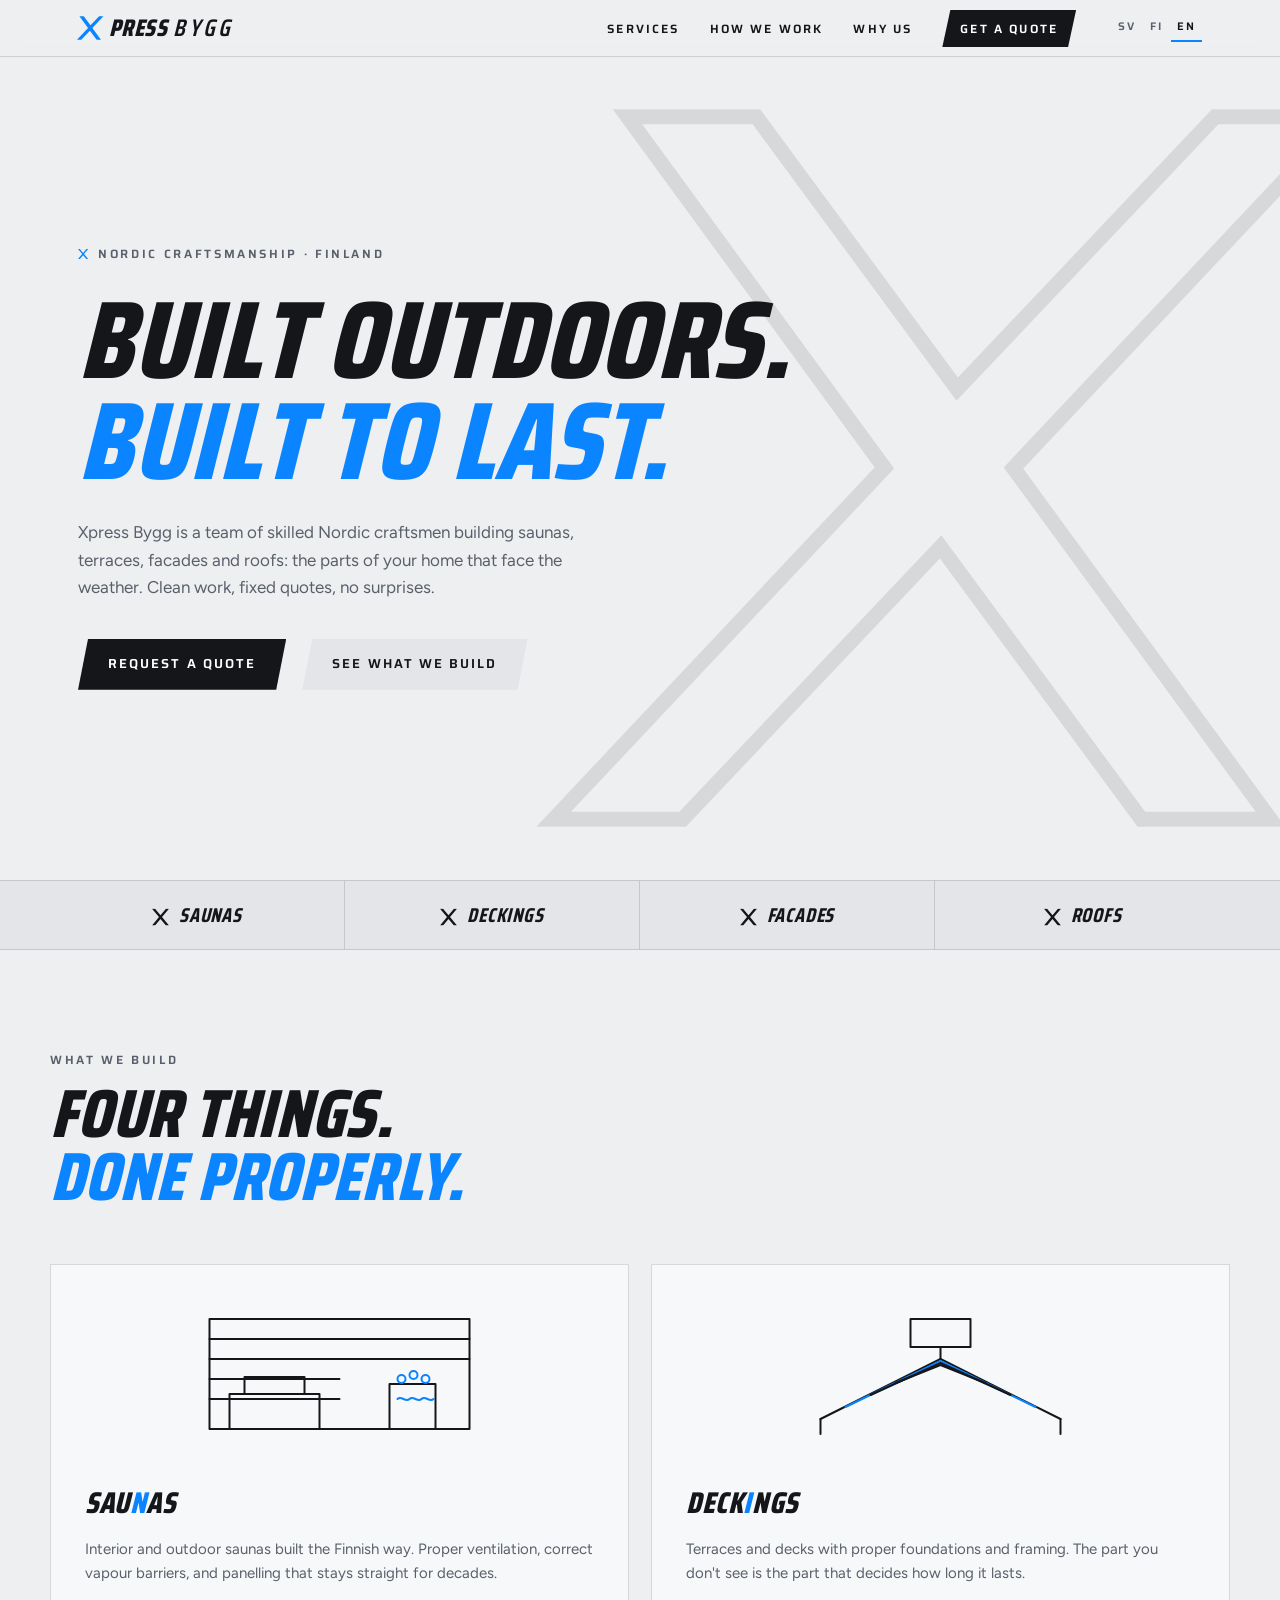
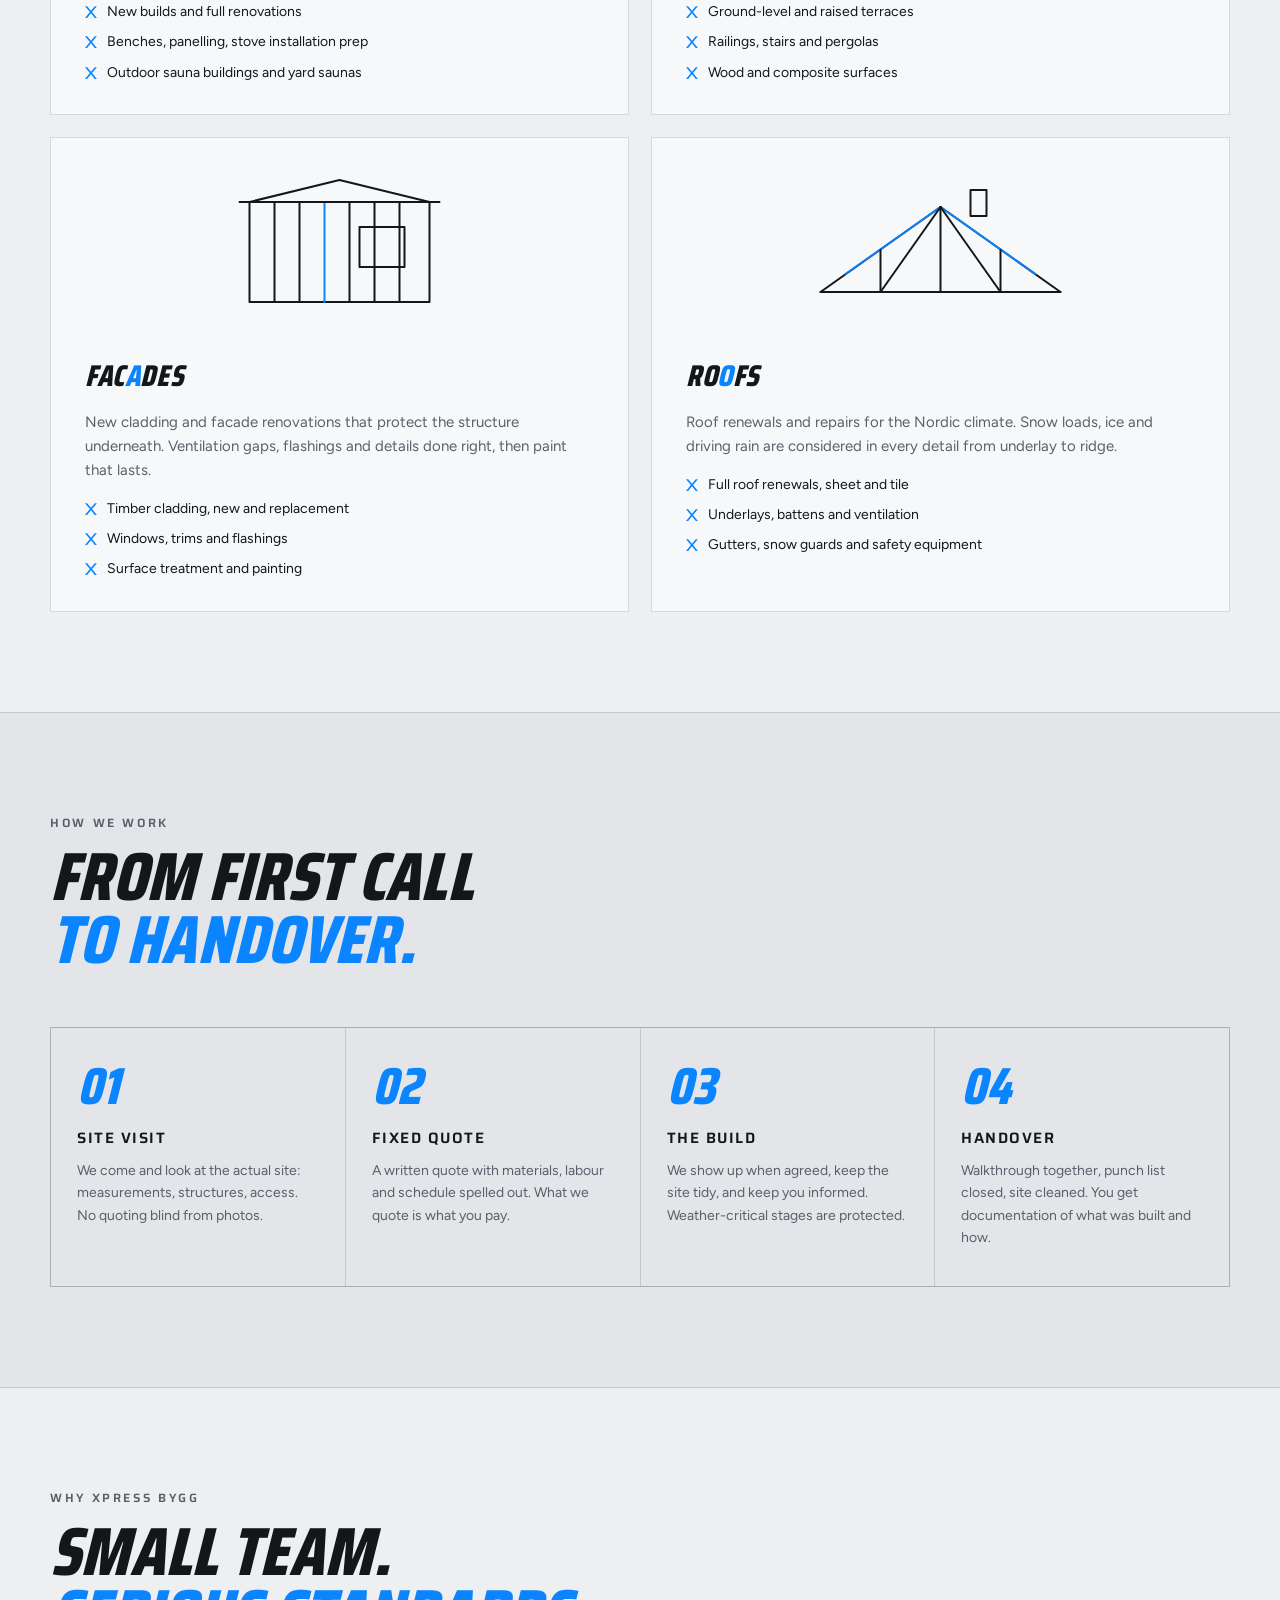
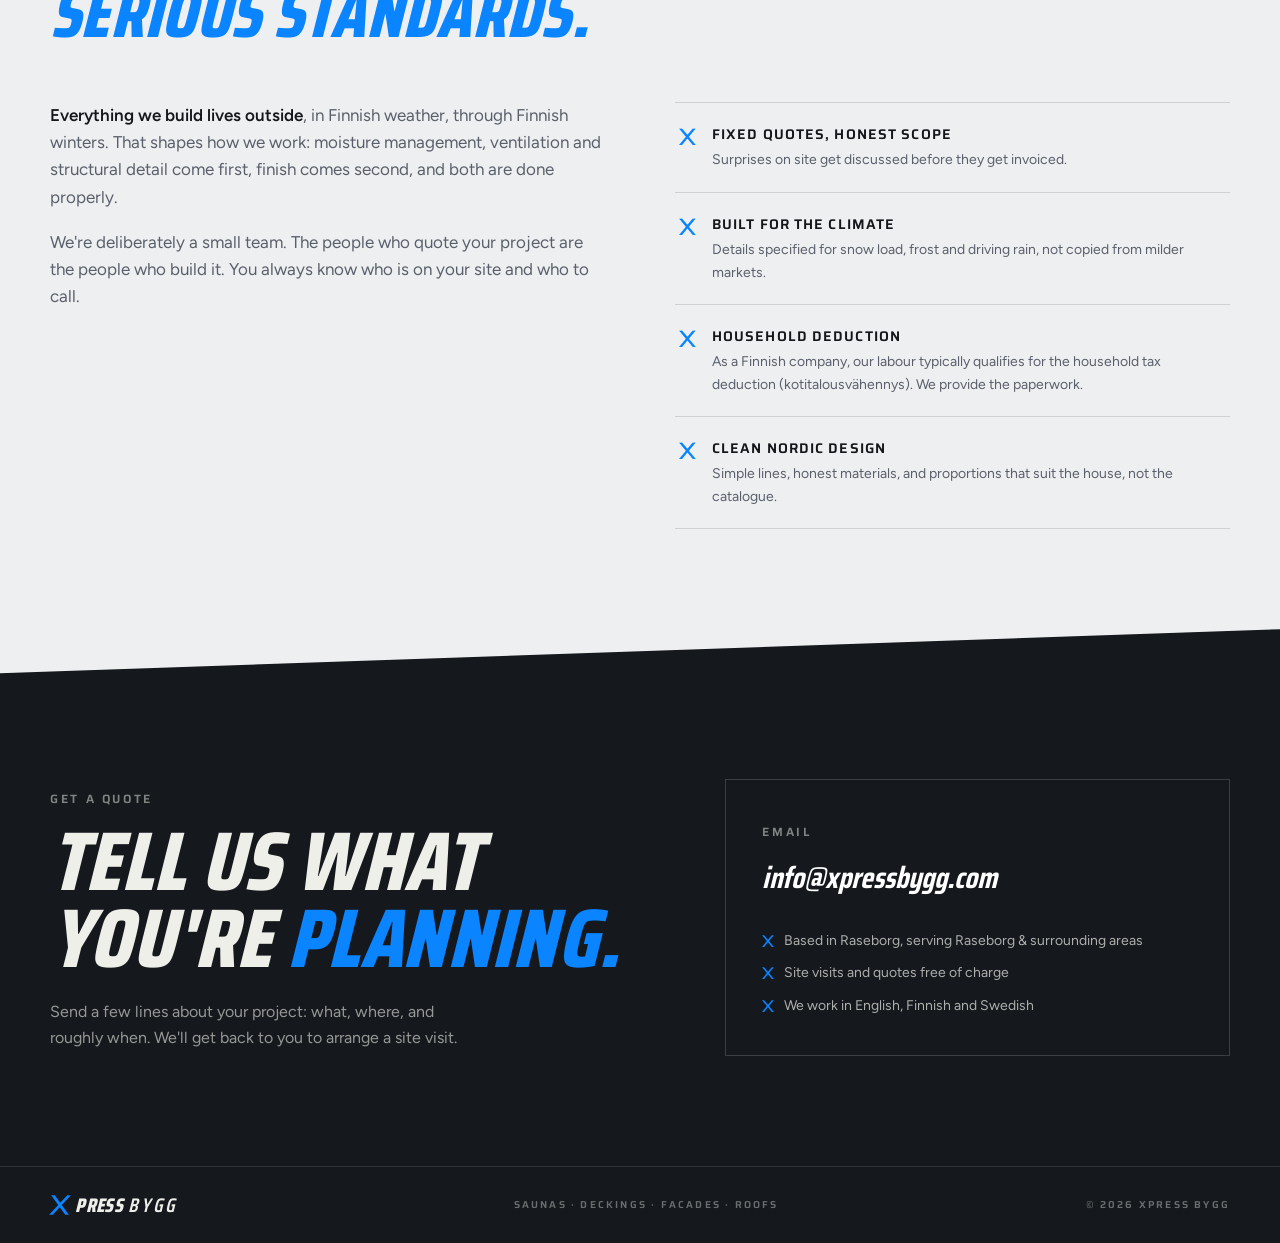
==== en/index.html @ eaad6d2d "Square corners on service cards and contact box Co-Authored-By: Claude Opus 5.5 <noreply@anthropic.c" ====
<!DOCTYPE html>
<html lang="en">
<head>
<meta charset="UTF-8">
<meta name="viewport" content="width=device-width, initial-scale=1.0">
<meta name="description" content="Xpress Bygg: saunas, deckings, facades and roofs. Skilled Nordic craftsmen based in Finland. Fixed quotes, clean work, built to last.">
<meta property="og:title" content="Xpress Bygg | Saunas, Deckings, Facades, Roofs">
<meta property="og:description" content="Skilled Nordic craftsmen in Finland. Fixed quotes, clean work, built to last.">
<meta property="og:image" content="/logo.png">
<link rel="alternate" hreflang="sv" href="https://xpressbygg.com/">
<link rel="alternate" hreflang="fi" href="https://xpressbygg.com/fi/">
<link rel="alternate" hreflang="en" href="https://xpressbygg.com/en/">
<link rel="alternate" hreflang="x-default" href="https://xpressbygg.com/">
<title>Xpress Bygg | Saunas · Deckings · Facades · Roofs</title>
<link rel="preconnect" href="https://fonts.googleapis.com">
<link rel="preconnect" href="https://fonts.gstatic.com" crossorigin>
<link href="https://fonts.googleapis.com/css2?family=Saira+Condensed:ital,wght@0,600;0,800;1,700;1,800&family=Saira:wght@500;600&family=Figtree:wght@400;500;600&display=swap" rel="stylesheet">
<style>
*,*::before,*::after{margin:0;padding:0;box-sizing:border-box}

:root{
  --paper:#EEEFF1;        /* light concrete */
  --panel:#E3E5E8;
  --ink:#14161A;
  --muted:#5A606B;
  --line:rgba(20,22,26,.14);
  --accent:#0A84FF;
  --accent-deep:#0060DF;
  --night:#15181D;        /* dark band only */
  --slant:-12deg;
  --radius:2px;
}

html{scroll-behavior:smooth;overflow-x:clip}
body{
  background:var(--paper);
  color:var(--ink);
  font-family:'Figtree',system-ui,sans-serif;
  font-size:16px;
  line-height:1.6;
  -webkit-font-smoothing:antialiased;
  overflow-x:hidden;
}

::selection{background:var(--accent);color:#fff}

img{max-width:100%;display:block}
a{color:inherit}

/* ── type helpers ─────────────────────── */
.display{
  font-family:'Saira Condensed',sans-serif;
  font-style:italic;
  font-weight:800;
  text-transform:uppercase;
  line-height:.92;
  letter-spacing:.005em;
}
.label{
  font-family:'Saira',sans-serif;
  font-weight:600;
  font-size:12px;
  letter-spacing:.22em;
  text-transform:uppercase;
  color:var(--muted);
}

/* X bullet: the logo glyph as a marker */
.xmark{display:inline-block;width:.85em;height:.85em;flex-shrink:0;transform:translateY(.08em)}

/* ── NAV ──────────────────────────────── */
header{
  position:fixed;top:0;left:0;right:0;z-index:100;
  background:color-mix(in srgb, var(--paper) 88%, transparent);
  backdrop-filter:blur(10px);
  border-bottom:1px solid var(--line);
}
.nav-inner{
  max-width:1180px;margin:0 auto;
  display:flex;align-items:center;justify-content:space-between;
  padding:14px 28px;
}
.brand{display:flex;align-items:center;gap:7px;text-decoration:none;color:var(--ink)}
.brand-x{height:24px;width:24px;flex-shrink:0;overflow:visible}
.brand-word{
  font-family:'Saira Condensed',sans-serif;font-style:italic;
  font-size:24px;line-height:1;letter-spacing:.02em;text-transform:uppercase;
  white-space:nowrap;display:flex;align-items:baseline;gap:6px;
}
.brand-word b{font-weight:800;font-style:italic}
.brand-word i{font-weight:600;font-style:italic;letter-spacing:.14em}
nav ul{display:flex;gap:30px;list-style:none;align-items:center}
nav a{
  font-family:'Saira',sans-serif;font-weight:600;font-size:12px;
  letter-spacing:.18em;text-transform:uppercase;
  text-decoration:none;color:var(--ink);
  padding:4px 0;border-bottom:2px solid transparent;
  transition:border-color .2s;
}
nav a:hover{border-color:var(--accent)}
.nav-cta{
  background:var(--ink);color:#fff !important;
  padding:9px 18px !important;border:none !important;
  clip-path:polygon(8px 0,100% 0,calc(100% - 8px) 100%,0 100%);
  transition:background .2s;
}
.nav-cta:hover{background:var(--accent-deep)}
.lang{display:flex;gap:2px;margin-left:6px}
.lang a{font-size:11px;padding:4px 6px;border-bottom:none !important;color:var(--muted)}
.lang a:hover{color:var(--ink)}
.lang a[aria-current]{color:var(--ink);border-bottom:2px solid var(--accent) !important}

/* ── HERO ─────────────────────────────── */
.hero{
  position:relative;
  padding:170px 28px 110px;
  max-width:1180px;margin:0 auto;
  overflow-x:visible;overflow-y:clip;
}
.hero-x{
  position:absolute;
  right:-150px;top:calc(50% + 28px);
  transform:translateY(-50%);
  width:min(70vw,860px);height:auto;
  opacity:.10;
  pointer-events:none;
  z-index:0;
}
.hero-x polygon{stroke-width:15px}
@media(min-width:881px){
  .hero{min-height:880px;display:flex;flex-direction:column;justify-content:center;padding-top:110px;padding-bottom:60px}
}
.hero-content{position:relative;z-index:1;max-width:820px}
.hero-kicker{
  display:inline-flex;align-items:center;gap:10px;
  margin-bottom:26px;
}
.hero h1{
  font-size:clamp(34px,8.6vw,112px);
}
.hero h1 .line{display:block;white-space:nowrap}
.hero h1 .accent{color:var(--accent)}
.hero-sub{
  margin-top:28px;
  max-width:520px;
  font-size:17px;
  color:var(--muted);
}
.hero-actions{margin-top:38px;display:flex;gap:16px;flex-wrap:wrap}
.btn{
  font-family:'Saira',sans-serif;font-weight:600;font-size:13px;
  letter-spacing:.16em;text-transform:uppercase;
  text-decoration:none;
  padding:15px 30px;
  clip-path:polygon(10px 0,100% 0,calc(100% - 10px) 100%,0 100%);
  transition:background .2s,color .2s;
  display:inline-block;
}
.btn-solid{background:var(--ink);color:#fff}
.btn-solid:hover{background:var(--accent-deep)}
.btn-ghost{background:var(--panel);color:var(--ink)}
.btn-ghost:hover{background:var(--accent);color:#fff}

/* service ticker strip under hero */
.strip{
  border-top:1px solid var(--line);
  border-bottom:1px solid var(--line);
  background:var(--panel);
}
.strip-inner{
  max-width:1180px;margin:0 auto;
  display:grid;grid-template-columns:repeat(4,1fr);
}
.strip a{
  display:flex;align-items:center;justify-content:center;gap:10px;
  padding:18px 10px;
  font-family:'Saira Condensed',sans-serif;font-style:italic;font-weight:700;
  font-size:20px;letter-spacing:.04em;text-transform:uppercase;
  text-decoration:none;
  border-right:1px solid var(--line);
  transition:background .2s,color .2s;
}
.strip a:last-child{border-right:none}
.strip a:hover{background:var(--ink);color:#fff}

/* ── SECTIONS ─────────────────────────── */
section{padding:100px 28px}
.container{max-width:1180px;margin:0 auto}
.sec-head{display:flex;flex-direction:column;align-items:flex-start;gap:14px;margin-bottom:56px}
.sec-head h2{font-size:clamp(38px,5.4vw,68px)}
.sec-head h2 .accent{color:var(--accent)}

/* services */
.svc-grid{
  display:grid;grid-template-columns:1fr 1fr;gap:22px;
}
.svc{
  background:#F7F8FA;
  border:1px solid var(--line);
  padding:34px 34px 30px;
  transition:border-color .25s, transform .25s;
  position:relative;
}
.svc:hover{border-color:var(--accent);transform:translateY(-3px)}
.svc svg.illu{width:100%;height:150px;margin-bottom:22px;stroke:var(--ink);}
.svc h3{
  font-family:'Saira Condensed',sans-serif;font-style:italic;font-weight:800;
  text-transform:uppercase;font-size:30px;letter-spacing:.02em;
  margin-bottom:10px;
}
.svc h3 em{font-style:italic;color:var(--accent)}
.svc p{color:var(--muted);font-size:15px}
.svc ul{list-style:none;margin-top:16px;display:grid;gap:8px}
.svc li{display:flex;gap:10px;font-size:14px;align-items:flex-start}
.svc li .xmark{margin-top:4px}

/* process */
#process{background:var(--panel);border-top:1px solid var(--line);border-bottom:1px solid var(--line)}
.steps{display:grid;grid-template-columns:repeat(4,1fr);gap:1px;background:var(--line);border:1px solid var(--line)}
.step{background:var(--panel);padding:32px 26px 36px}
.step-num{
  font-family:'Saira Condensed',sans-serif;font-style:italic;font-weight:800;
  font-size:52px;color:var(--accent);line-height:1;display:block;margin-bottom:14px;
}
.step h3{font-family:'Saira',sans-serif;font-weight:600;font-size:15px;letter-spacing:.1em;text-transform:uppercase;margin-bottom:10px}
.step p{font-size:14px;color:var(--muted)}

/* why us */
.why-layout{display:grid;grid-template-columns:1fr 1fr;gap:70px;align-items:start}
.why-copy p{font-size:17px;color:var(--muted);margin-bottom:18px}
.why-copy p strong{color:var(--ink);font-weight:600}
.why-list{display:grid;gap:0;border-top:1px solid var(--line)}
.why-item{
  display:flex;gap:16px;align-items:flex-start;
  padding:20px 4px;border-bottom:1px solid var(--line);
}
.why-item .xmark{width:1.05em;height:1.05em;margin-top:4px}
.why-item h4{font-family:'Saira',sans-serif;font-weight:600;font-size:14px;letter-spacing:.08em;text-transform:uppercase;margin-bottom:4px}
.why-item p{font-size:14px;color:var(--muted)}

/* ── CONTACT (single dark band) ───────── */
#contact{
  background:var(--night);
  color:#EDEFE8;
  clip-path:polygon(0 44px,100% 0,100% 100%,0 100%);
  padding:150px 28px 110px;
  margin-top:0;
}
.contact-inner{max-width:1180px;margin:0 auto;display:grid;grid-template-columns:1.2fr 1fr;gap:70px;align-items:center}
#contact h2{font-size:clamp(44px,6.5vw,84px)}
#contact h2 .accent{color:var(--accent)}
#contact .contact-note{margin-top:22px;color:rgba(237,239,232,.6);max-width:440px;font-size:16px}
.contact-card{
  border:1px solid rgba(237,239,232,.18);
  padding:38px 36px;
}
.contact-card .label{color:rgba(237,239,232,.5)}
.contact-card a.mail{
  display:block;
  font-family:'Saira Condensed',sans-serif;font-style:italic;font-weight:700;
  font-size:clamp(22px,2.6vw,30px);
  color:#fff;text-decoration:none;
  margin:10px 0 26px;
  word-break:break-all;
  border-bottom:2px solid transparent;
  width:fit-content;
  transition:color .2s;
}
.contact-card a.mail:hover{color:var(--accent)}
.contact-card .meta{display:grid;gap:10px}
.contact-card .meta div{display:flex;gap:10px;align-items:flex-start;font-size:14px;color:rgba(237,239,232,.7)}
.contact-card .meta .xmark{margin-top:4px}

/* footer */
footer{background:var(--night);color:rgba(237,239,232,.45);padding:26px 28px;border-top:1px solid rgba(237,239,232,.12)}
.foot-inner{max-width:1180px;margin:0 auto;display:flex;justify-content:space-between;align-items:center;gap:16px;flex-wrap:wrap}
.foot-inner .brand{transform:scale(.82);transform-origin:left center}
.foot-inner .label{color:rgba(237,239,232,.4);font-size:10px}

/* ── reveal ───────────────────────────── */
.reveal{opacity:0;transform:translateY(22px);transition:opacity .7s ease,transform .7s ease}
.reveal.visible{opacity:1;transform:translateY(0)}
@media (prefers-reduced-motion:reduce){
  html{scroll-behavior:auto}
  .reveal{opacity:1;transform:none;transition:none}
}
a:focus-visible,.btn:focus-visible{outline:3px solid var(--accent);outline-offset:3px}

/* ── mobile ───────────────────────────── */
@media(max-width:880px){
  nav ul{gap:18px}
  nav ul li.hide-m{display:none}
  .hero{padding:140px 20px 80px}
  .hero-x{right:-150px;width:560px;opacity:.07}
  .hero-x polygon{stroke-width:10px}
  .strip-inner{grid-template-columns:1fr 1fr}
  .strip a{border-bottom:1px solid var(--line)}
  .strip a:nth-child(2n){border-right:none}
  section{padding:72px 20px}
  .svc-grid{grid-template-columns:1fr}
  .steps{grid-template-columns:1fr 1fr}
  .why-layout{grid-template-columns:1fr;gap:36px}
  .contact-inner{grid-template-columns:1fr;gap:44px}
  #contact{clip-path:polygon(0 26px,100% 0,100% 100%,0 100%);padding:110px 20px 90px}
}
@media(max-width:600px){
  nav ul li:has(.nav-cta){display:none}
  .lang{margin-left:0}
}
@media(max-width:520px){
  .steps{grid-template-columns:1fr}
  .nav-inner{padding:12px 16px}
  .brand svg{height:22px}
}
</style>
</head>
<body>

<!-- reusable X glyph -->
<svg width="0" height="0" style="position:absolute" aria-hidden="true">
  <defs>
    <g id="xglyph">
      <polygon points="18,0 50,38 82,0 100,0 59,49 100,98 82,98 50,60 18,98 0,98 41,49 0,0"/>
    </g>
  </defs>
</svg>

<header>
  <div class="nav-inner">
    <a class="brand" href="#top" aria-label="Xpress Bygg, home">
      <svg class="brand-x" viewBox="0 0 100 98" aria-hidden="true"><use href="#xglyph" fill="var(--accent)" transform="skewX(-6) translate(6,0)"/></svg>
      <span class="brand-word"><b>PRESS</b><i>BYGG</i></span>
    </a>
    <nav aria-label="Main">
      <ul>
        <li class="hide-m"><a href="#services">Services</a></li>
        <li class="hide-m"><a href="#process">How we work</a></li>
        <li class="hide-m"><a href="#why">Why us</a></li>
        <li><a class="nav-cta" href="#contact">Get a quote</a></li>
        <li class="lang" aria-label="Language">
          <a href="/" hreflang="sv" lang="sv">SV</a>
          <a href="/fi/" hreflang="fi" lang="fi">FI</a>
          <a href="/en/" hreflang="en" aria-current="true">EN</a>
        </li>
      </ul>
    </nav>
  </div>
</header>

<!-- HERO -->
<main id="top">
<div class="hero">
  <svg class="hero-x" viewBox="-15 -4 120 106" aria-hidden="true">
    <polygon points="18,0 50,38 82,0 100,0 59,49 100,98 82,98 50,60 18,98 0,98 41,49 0,0" fill="none" stroke="var(--ink)" vector-effect="non-scaling-stroke" stroke-linejoin="miter" transform="skewX(-6)"/>
  </svg>
  <div class="hero-content">
    <span class="hero-kicker label">
      <svg class="xmark" viewBox="0 0 100 98" aria-hidden="true"><use href="#xglyph" fill="var(--accent)"/></svg>
      Nordic craftsmanship · Finland
    </span>
    <h1 class="display">
      <span class="line">Built outdoors.</span>
      <span class="line accent">Built to last.</span>
    </h1>
    <p class="hero-sub">Xpress Bygg is a team of skilled Nordic craftsmen building saunas, terraces, facades and roofs: the parts of your home that face the weather. Clean work, fixed quotes, no surprises.</p>
    <div class="hero-actions">
      <a class="btn btn-solid" href="#contact">Request a quote</a>
      <a class="btn btn-ghost" href="#services">See what we build</a>
    </div>
  </div>
</div>

<!-- service strip -->
<div class="strip" aria-label="Services shortcut">
  <div class="strip-inner">
    <a href="#svc-sauna"><svg class="xmark" viewBox="0 0 100 98" aria-hidden="true"><use href="#xglyph" fill="currentColor"/></svg>Saunas</a>
    <a href="#svc-deck"><svg class="xmark" viewBox="0 0 100 98" aria-hidden="true"><use href="#xglyph" fill="currentColor"/></svg>Deckings</a>
    <a href="#svc-facade"><svg class="xmark" viewBox="0 0 100 98" aria-hidden="true"><use href="#xglyph" fill="currentColor"/></svg>Facades</a>
    <a href="#svc-roof"><svg class="xmark" viewBox="0 0 100 98" aria-hidden="true"><use href="#xglyph" fill="currentColor"/></svg>Roofs</a>
  </div>
</div>

<!-- SERVICES -->
<section id="services">
  <div class="container">
    <div class="sec-head reveal">
      <span class="label">What we build</span>
      <h2 class="display">Four things.<br><span class="accent">Done properly.</span></h2>
    </div>
    <div class="svc-grid">

      <article class="svc reveal" id="svc-sauna">
        <svg class="illu" viewBox="0 0 300 150" fill="none" stroke-width="2" stroke-linecap="round" stroke-linejoin="round" aria-hidden="true">
          <!-- sauna interior: benches, stove, window -->
          <rect x="20" y="20" width="260" height="110"/>
          <line x1="20" y1="40" x2="280" y2="40"/><line x1="20" y1="60" x2="280" y2="60"/>
          <line x1="20" y1="80" x2="150" y2="80"/><line x1="20" y1="100" x2="150" y2="100"/>
          <path d="M40 130V95h90v35"/><path d="M55 95V78h60v17"/>
          <rect x="200" y="85" width="46" height="45"/>
          <circle cx="212" cy="80" r="4" stroke="var(--accent)"/><circle cx="224" cy="76" r="4" stroke="var(--accent)"/><circle cx="236" cy="80" r="4" stroke="var(--accent)"/>
          <path d="M208 100c4-4 8 4 12 0s8 4 12 0s8 4 12 0" stroke="var(--accent)"/>
        </svg>
        <h3>Sau<em>n</em>as</h3>
        <p>Interior and outdoor saunas built the Finnish way. Proper ventilation, correct vapour barriers, and panelling that stays straight for decades.</p>
        <ul>
          <li><svg class="xmark" viewBox="0 0 100 98" aria-hidden="true"><use href="#xglyph" fill="var(--accent)"/></svg>New builds and full renovations</li>
          <li><svg class="xmark" viewBox="0 0 100 98" aria-hidden="true"><use href="#xglyph" fill="var(--accent)"/></svg>Benches, panelling, stove installation prep</li>
          <li><svg class="xmark" viewBox="0 0 100 98" aria-hidden="true"><use href="#xglyph" fill="var(--accent)"/></svg>Outdoor sauna buildings and yard saunas</li>
        </ul>
      </article>

      <article class="svc reveal" id="svc-deck">
        <svg class="illu" viewBox="0 0 300 150" fill="none" stroke-width="2" stroke-linecap="round" stroke-linejoin="round" aria-hidden="true">
          <!-- deck perspective -->
          <path d="M30 120L150 60l120 60"/>
          <path d="M55 108L150 62l95 46" stroke="var(--accent)"/>
          <path d="M80 96L150 64l70 32"/>
          <path d="M105 84L150 66l45 18"/>
          <line x1="30" y1="120" x2="30" y2="135"/><line x1="270" y1="120" x2="270" y2="135"/>
          <line x1="150" y1="60" x2="150" y2="48"/>
          <rect x="120" y="20" width="60" height="28"/>
        </svg>
        <h3>Deck<em>i</em>ngs</h3>
        <p>Terraces and decks with proper foundations and framing. The part you don't see is the part that decides how long it lasts.</p>
        <ul>
          <li><svg class="xmark" viewBox="0 0 100 98" aria-hidden="true"><use href="#xglyph" fill="var(--accent)"/></svg>Ground-level and raised terraces</li>
          <li><svg class="xmark" viewBox="0 0 100 98" aria-hidden="true"><use href="#xglyph" fill="var(--accent)"/></svg>Railings, stairs and pergolas</li>
          <li><svg class="xmark" viewBox="0 0 100 98" aria-hidden="true"><use href="#xglyph" fill="var(--accent)"/></svg>Wood and composite surfaces</li>
        </ul>
      </article>

      <article class="svc reveal" id="svc-facade">
        <svg class="illu" viewBox="0 0 300 150" fill="none" stroke-width="2" stroke-linecap="round" stroke-linejoin="round" aria-hidden="true">
          <!-- facade cladding -->
          <rect x="60" y="30" width="180" height="100"/>
          <line x1="85" y1="30" x2="85" y2="130"/><line x1="110" y1="30" x2="110" y2="130"/>
          <line x1="135" y1="30" x2="135" y2="130" stroke="var(--accent)"/>
          <line x1="160" y1="30" x2="160" y2="130"/><line x1="185" y1="30" x2="185" y2="130"/>
          <line x1="210" y1="30" x2="210" y2="130"/>
          <rect x="170" y="55" width="45" height="40"/>
          <path d="M50 30h200"/><path d="M60 30L150 8l90 22"/>
        </svg>
        <h3>Fac<em>a</em>des</h3>
        <p>New cladding and facade renovations that protect the structure underneath. Ventilation gaps, flashings and details done right, then paint that lasts.</p>
        <ul>
          <li><svg class="xmark" viewBox="0 0 100 98" aria-hidden="true"><use href="#xglyph" fill="var(--accent)"/></svg>Timber cladding, new and replacement</li>
          <li><svg class="xmark" viewBox="0 0 100 98" aria-hidden="true"><use href="#xglyph" fill="var(--accent)"/></svg>Windows, trims and flashings</li>
          <li><svg class="xmark" viewBox="0 0 100 98" aria-hidden="true"><use href="#xglyph" fill="var(--accent)"/></svg>Surface treatment and painting</li>
        </ul>
      </article>

      <article class="svc reveal" id="svc-roof">
        <svg class="illu" viewBox="0 0 300 150" fill="none" stroke-width="2" stroke-linecap="round" stroke-linejoin="round" aria-hidden="true">
          <!-- roof trusses -->
          <path d="M30 120L150 35l120 85"/>
          <path d="M55 102L150 35l95 67" stroke="var(--accent)"/>
          <line x1="30" y1="120" x2="270" y2="120"/>
          <line x1="90" y1="78" x2="90" y2="120"/><line x1="150" y1="35" x2="150" y2="120"/><line x1="210" y1="78" x2="210" y2="120"/>
          <line x1="150" y1="35" x2="90" y2="120"/><line x1="150" y1="35" x2="210" y2="120"/>
          <rect x="180" y="18" width="16" height="26"/>
        </svg>
        <h3>Ro<em>o</em>fs</h3>
        <p>Roof renewals and repairs for the Nordic climate. Snow loads, ice and driving rain are considered in every detail from underlay to ridge.</p>
        <ul>
          <li><svg class="xmark" viewBox="0 0 100 98" aria-hidden="true"><use href="#xglyph" fill="var(--accent)"/></svg>Full roof renewals, sheet and tile</li>
          <li><svg class="xmark" viewBox="0 0 100 98" aria-hidden="true"><use href="#xglyph" fill="var(--accent)"/></svg>Underlays, battens and ventilation</li>
          <li><svg class="xmark" viewBox="0 0 100 98" aria-hidden="true"><use href="#xglyph" fill="var(--accent)"/></svg>Gutters, snow guards and safety equipment</li>
        </ul>
      </article>

    </div>
  </div>
</section>

<!-- PROCESS -->
<section id="process">
  <div class="container">
    <div class="sec-head reveal">
      <span class="label">How we work</span>
      <h2 class="display">From first call<br><span class="accent">to handover.</span></h2>
    </div>
    <div class="steps reveal">
      <div class="step">
        <span class="step-num">01</span>
        <h3>Site visit</h3>
        <p>We come and look at the actual site: measurements, structures, access. No quoting blind from photos.</p>
      </div>
      <div class="step">
        <span class="step-num">02</span>
        <h3>Fixed quote</h3>
        <p>A written quote with materials, labour and schedule spelled out. What we quote is what you pay.</p>
      </div>
      <div class="step">
        <span class="step-num">03</span>
        <h3>The build</h3>
        <p>We show up when agreed, keep the site tidy, and keep you informed. Weather-critical stages are protected.</p>
      </div>
      <div class="step">
        <span class="step-num">04</span>
        <h3>Handover</h3>
        <p>Walkthrough together, punch list closed, site cleaned. You get documentation of what was built and how.</p>
      </div>
    </div>
  </div>
</section>

<!-- WHY US -->
<section id="why">
  <div class="container">
    <div class="sec-head reveal">
      <span class="label">Why Xpress Bygg</span>
      <h2 class="display">Small team.<br><span class="accent">Serious standards.</span></h2>
    </div>
    <div class="why-layout">
      <div class="why-copy reveal">
        <p><strong>Everything we build lives outside</strong>, in Finnish weather, through Finnish winters. That shapes how we work: moisture management, ventilation and structural detail come first, finish comes second, and both are done properly.</p>
        <p>We're deliberately a small team. The people who quote your project are the people who build it. You always know who is on your site and who to call.</p>
      </div>
      <div class="why-list reveal">
        <div class="why-item">
          <svg class="xmark" viewBox="0 0 100 98" aria-hidden="true"><use href="#xglyph" fill="var(--accent)"/></svg>
          <div><h4>Fixed quotes, honest scope</h4><p>Surprises on site get discussed before they get invoiced.</p></div>
        </div>
        <div class="why-item">
          <svg class="xmark" viewBox="0 0 100 98" aria-hidden="true"><use href="#xglyph" fill="var(--accent)"/></svg>
          <div><h4>Built for the climate</h4><p>Details specified for snow load, frost and driving rain, not copied from milder markets.</p></div>
        </div>
        <div class="why-item">
          <svg class="xmark" viewBox="0 0 100 98" aria-hidden="true"><use href="#xglyph" fill="var(--accent)"/></svg>
          <div><h4>Household deduction</h4><p>As a Finnish company, our labour typically qualifies for the household tax deduction (kotitalousvähennys). We provide the paperwork.</p></div>
        </div>
        <div class="why-item">
          <svg class="xmark" viewBox="0 0 100 98" aria-hidden="true"><use href="#xglyph" fill="var(--accent)"/></svg>
          <div><h4>Clean Nordic design</h4><p>Simple lines, honest materials, and proportions that suit the house, not the catalogue.</p></div>
        </div>
      </div>
    </div>
  </div>
</section>

<!-- CONTACT -->
<section id="contact">
  <div class="contact-inner">
    <div class="reveal">
      <span class="label" style="color:rgba(237,239,232,.5)">Get a quote</span>
      <h2 class="display" style="margin-top:14px">Tell us what<br>you're <span class="accent">planning.</span></h2>
      <p class="contact-note">Send a few lines about your project: what, where, and roughly when. We'll get back to you to arrange a site visit.</p>
    </div>
    <div class="contact-card reveal">
      <span class="label">Email</span>
      <a class="mail" href="mailto:info@xpressbygg.com">info@xpressbygg.com</a>
      <div class="meta">
        <div><svg class="xmark" viewBox="0 0 100 98" aria-hidden="true"><use href="#xglyph" fill="var(--accent)"/></svg>Based in Raseborg, serving Raseborg &amp; surrounding areas</div>
        <div><svg class="xmark" viewBox="0 0 100 98" aria-hidden="true"><use href="#xglyph" fill="var(--accent)"/></svg>Site visits and quotes free of charge</div>
        <div><svg class="xmark" viewBox="0 0 100 98" aria-hidden="true"><use href="#xglyph" fill="var(--accent)"/></svg>We work in English, Finnish and Swedish</div>
      </div>
    </div>
  </div>
</section>
</main>

<footer>
  <div class="foot-inner">
    <span class="brand" style="color:#EDEFE8">
      <svg class="brand-x" viewBox="0 0 100 98" aria-hidden="true"><use href="#xglyph" fill="var(--accent)" transform="skewX(-6) translate(6,0)"/></svg>
      <span class="brand-word"><b>PRESS</b><i>BYGG</i></span>
    </span>
    <span class="label">Saunas · Deckings · Facades · Roofs</span>
    <span class="label">© <span id="yr">2026</span> Xpress Bygg</span>
  </div>
</footer>

<script>
document.getElementById('yr').textContent = new Date().getFullYear();

// scale hero headline so the longest nowrap line fits its container
const heroH1 = document.querySelector('.hero h1');
function fitHero(){
  if(!heroH1) return;
  heroH1.style.fontSize='';
  const max = heroH1.parentElement.clientWidth;
  let size = parseFloat(getComputedStyle(heroH1).fontSize);
  const widest = () => Math.max(...[...heroH1.querySelectorAll('.line')].map(l=>l.scrollWidth));
  let guard = 40;
  while(widest() > max && size > 24 && guard--){
    size *= 0.94;
    heroH1.style.fontSize = size+'px';
  }
}
fitHero();
addEventListener('resize', fitHero);
if(document.fonts && document.fonts.ready) document.fonts.ready.then(fitHero);

const io = new IntersectionObserver((entries)=>{
  entries.forEach(e=>{
    if(e.isIntersecting){e.target.classList.add('visible');io.unobserve(e.target);}
  });
},{threshold:0.12});
document.querySelectorAll('.reveal').forEach(el=>io.observe(el));
</script>

</body>
</html>
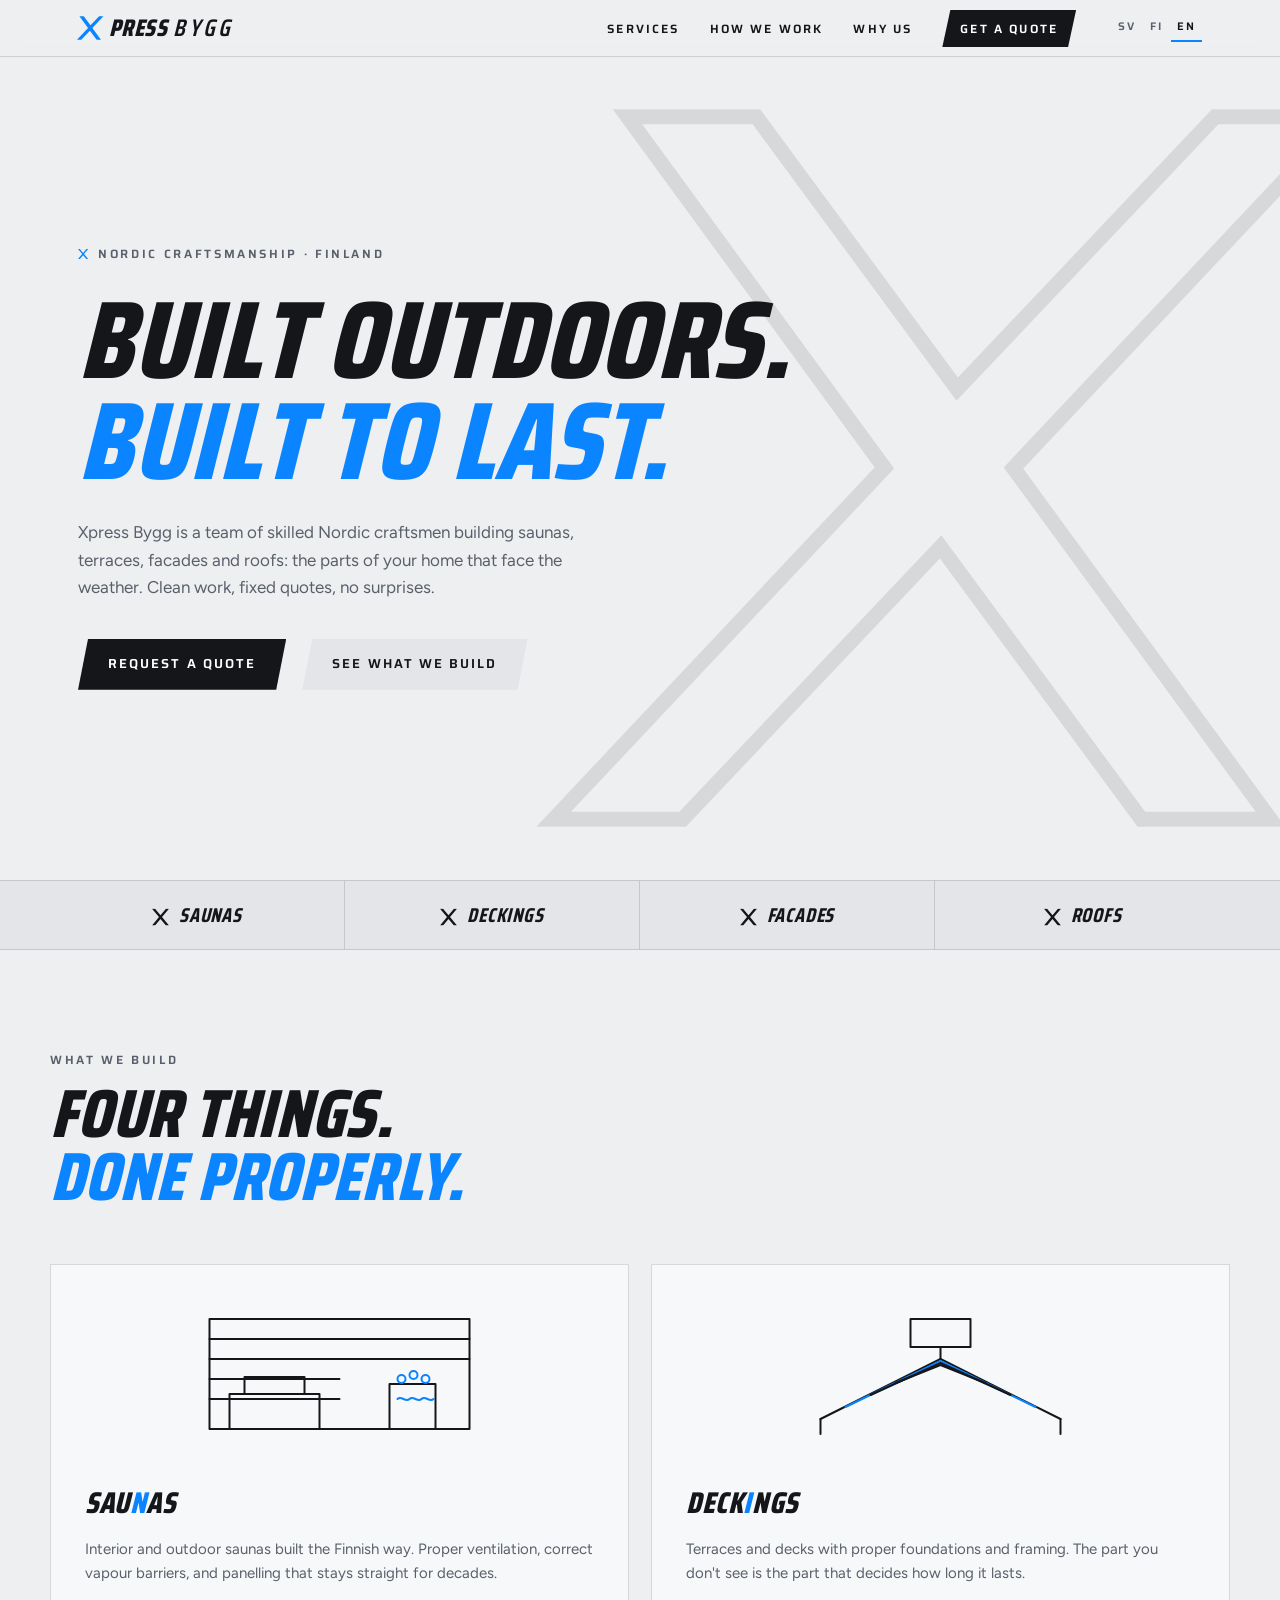
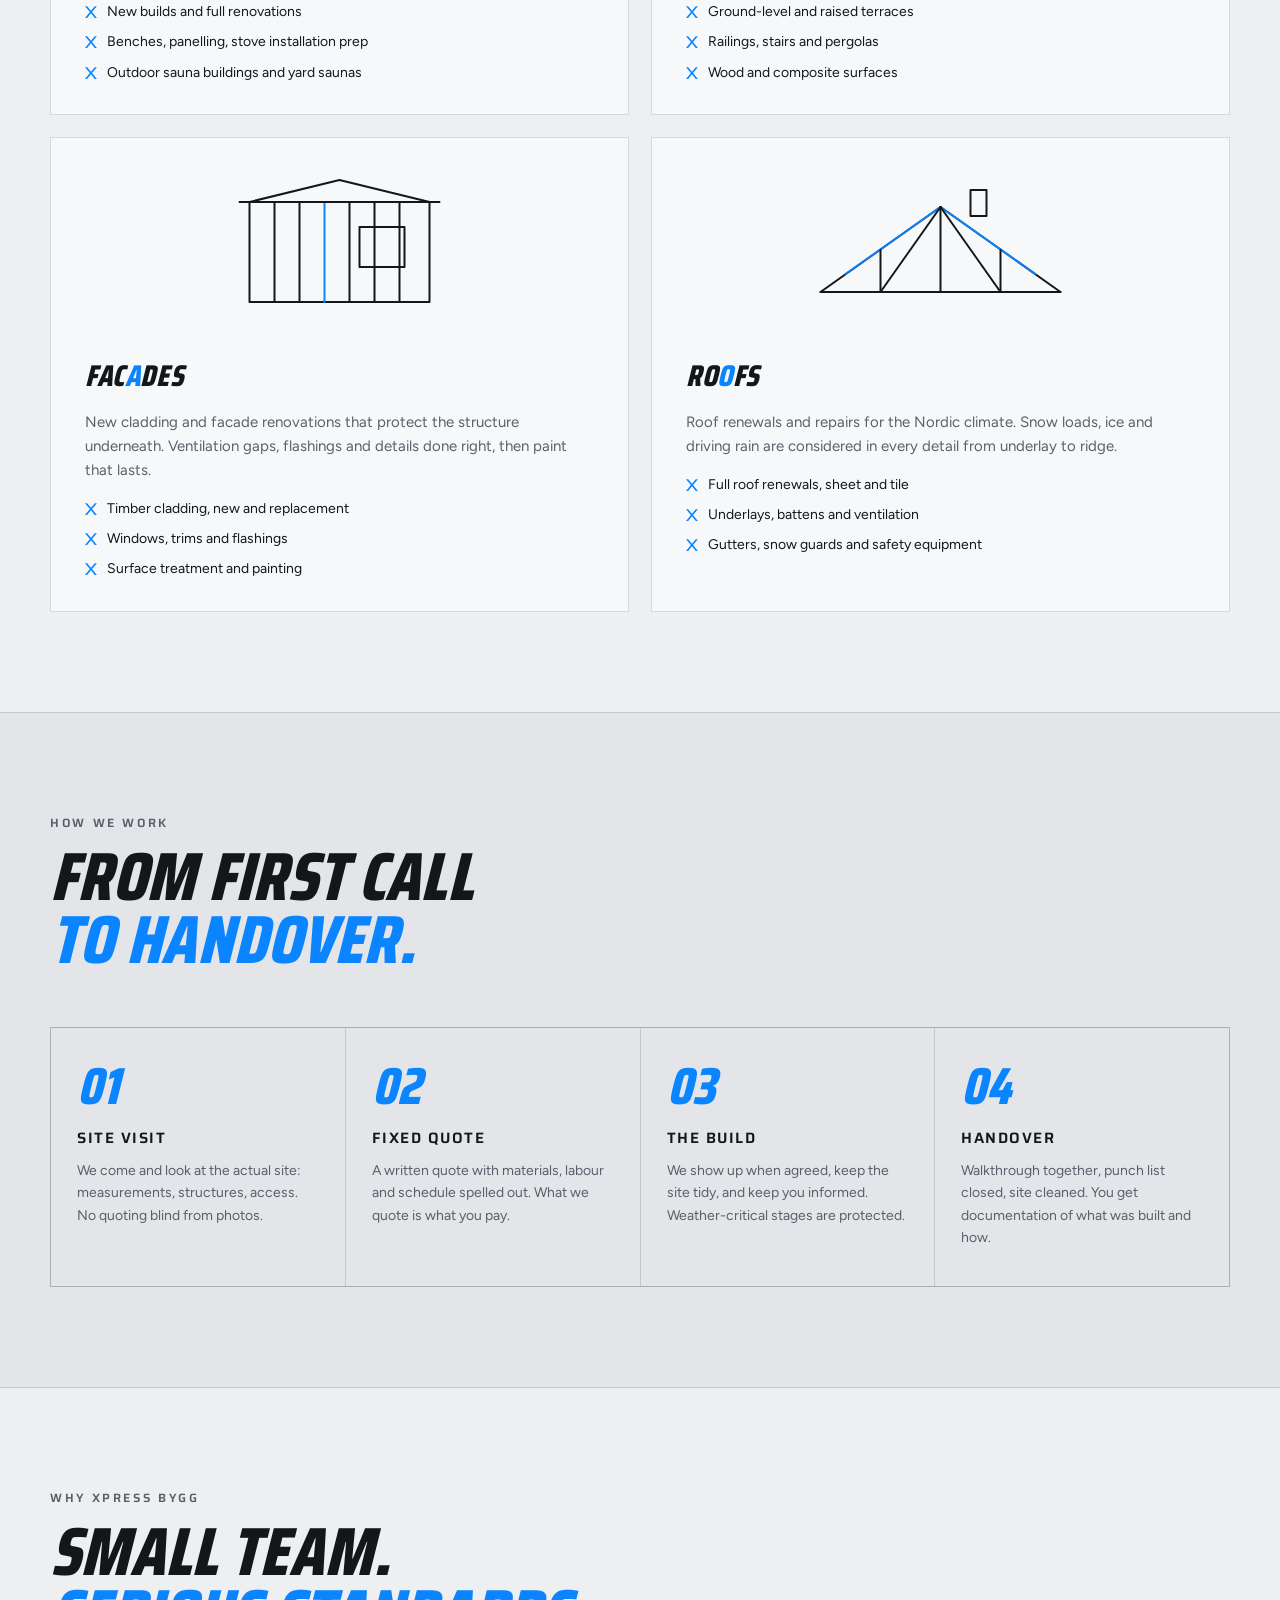
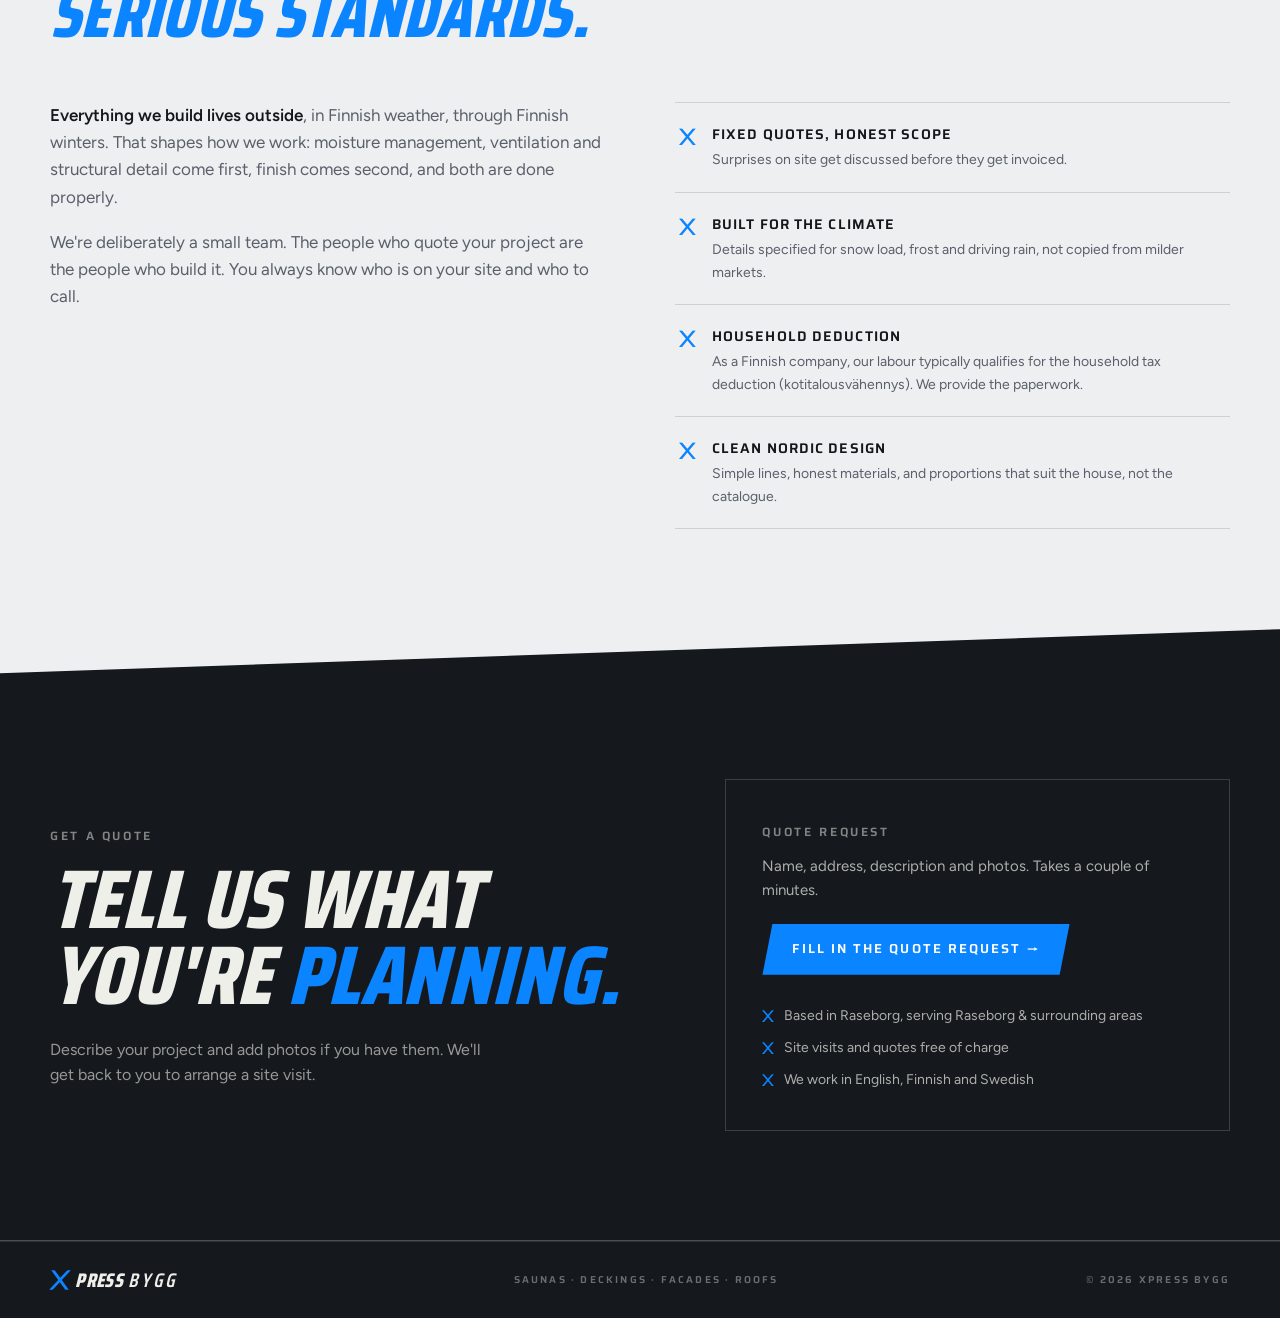
==== commit 8f1f9f4e: "Add quote request page with photo upload and email back end - New pages: /offert/, /fi/tarjous/, /en" ====
--- a/en/index.html
+++ b/en/index.html
@@ -267,6 +267,10 @@
   transition:color .2s;
 }
 .contact-card a.mail:hover{color:var(--accent)}
+.cc-sub{color:rgba(237,239,232,.7);font-size:15px;margin:10px 0 22px}
+.btn-accent{background:var(--accent);color:#fff}
+.btn-accent:hover{background:#fff;color:var(--ink)}
+.cc-btn{margin-bottom:30px}
 .contact-card .meta{display:grid;gap:10px}
 .contact-card .meta div{display:flex;gap:10px;align-items:flex-start;font-size:14px;color:rgba(237,239,232,.7)}
 .contact-card .meta .xmark{margin-top:4px}
@@ -336,7 +340,7 @@
         <li class="hide-m"><a href="#services">Services</a></li>
         <li class="hide-m"><a href="#process">How we work</a></li>
         <li class="hide-m"><a href="#why">Why us</a></li>
-        <li><a class="nav-cta" href="#contact">Get a quote</a></li>
+        <li><a class="nav-cta" href="/en/quote/">Get a quote</a></li>
         <li class="lang" aria-label="Language">
           <a href="/" hreflang="sv" lang="sv">SV</a>
           <a href="/fi/" hreflang="fi" lang="fi">FI</a>
@@ -364,7 +368,7 @@
     </h1>
     <p class="hero-sub">Xpress Bygg is a team of skilled Nordic craftsmen building saunas, terraces, facades and roofs: the parts of your home that face the weather. Clean work, fixed quotes, no surprises.</p>
     <div class="hero-actions">
-      <a class="btn btn-solid" href="#contact">Request a quote</a>
+      <a class="btn btn-solid" href="/en/quote/">Request a quote</a>
       <a class="btn btn-ghost" href="#services">See what we build</a>
     </div>
   </div>
@@ -544,11 +548,12 @@
     <div class="reveal">
       <span class="label" style="color:rgba(237,239,232,.5)">Get a quote</span>
       <h2 class="display" style="margin-top:14px">Tell us what<br>you're <span class="accent">planning.</span></h2>
-      <p class="contact-note">Send a few lines about your project: what, where, and roughly when. We'll get back to you to arrange a site visit.</p>
+      <p class="contact-note">Describe your project and add photos if you have them. We'll get back to you to arrange a site visit.</p>
     </div>
     <div class="contact-card reveal">
-      <span class="label">Email</span>
-      <a class="mail" href="mailto:info@xpressbygg.com">info@xpressbygg.com</a>
+      <span class="label">Quote request</span>
+      <p class="cc-sub">Name, address, description and photos. Takes a couple of minutes.</p>
+      <a class="btn btn-accent cc-btn" href="/en/quote/">Fill in the quote request &rarr;</a>
       <div class="meta">
         <div><svg class="xmark" viewBox="0 0 100 98" aria-hidden="true"><use href="#xglyph" fill="var(--accent)"/></svg>Based in Raseborg, serving Raseborg &amp; surrounding areas</div>
         <div><svg class="xmark" viewBox="0 0 100 98" aria-hidden="true"><use href="#xglyph" fill="var(--accent)"/></svg>Site visits and quotes free of charge</div>
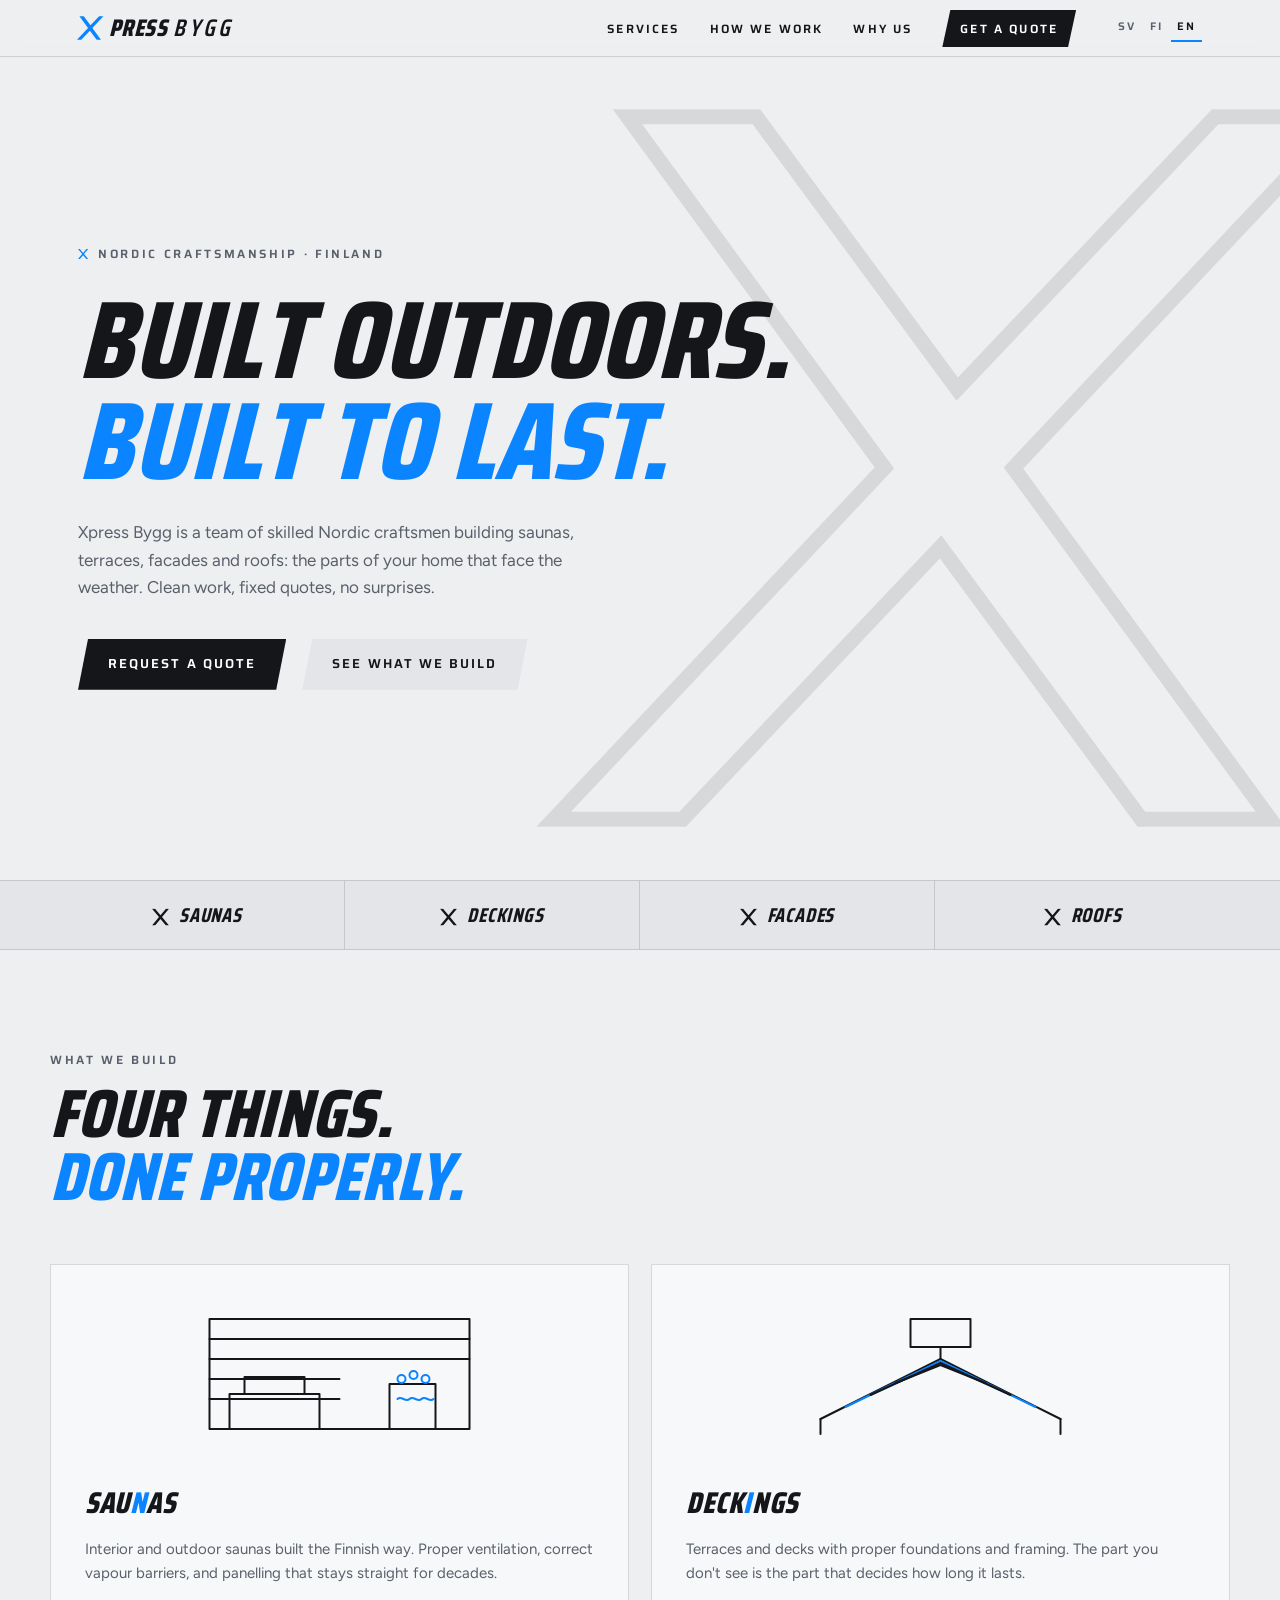
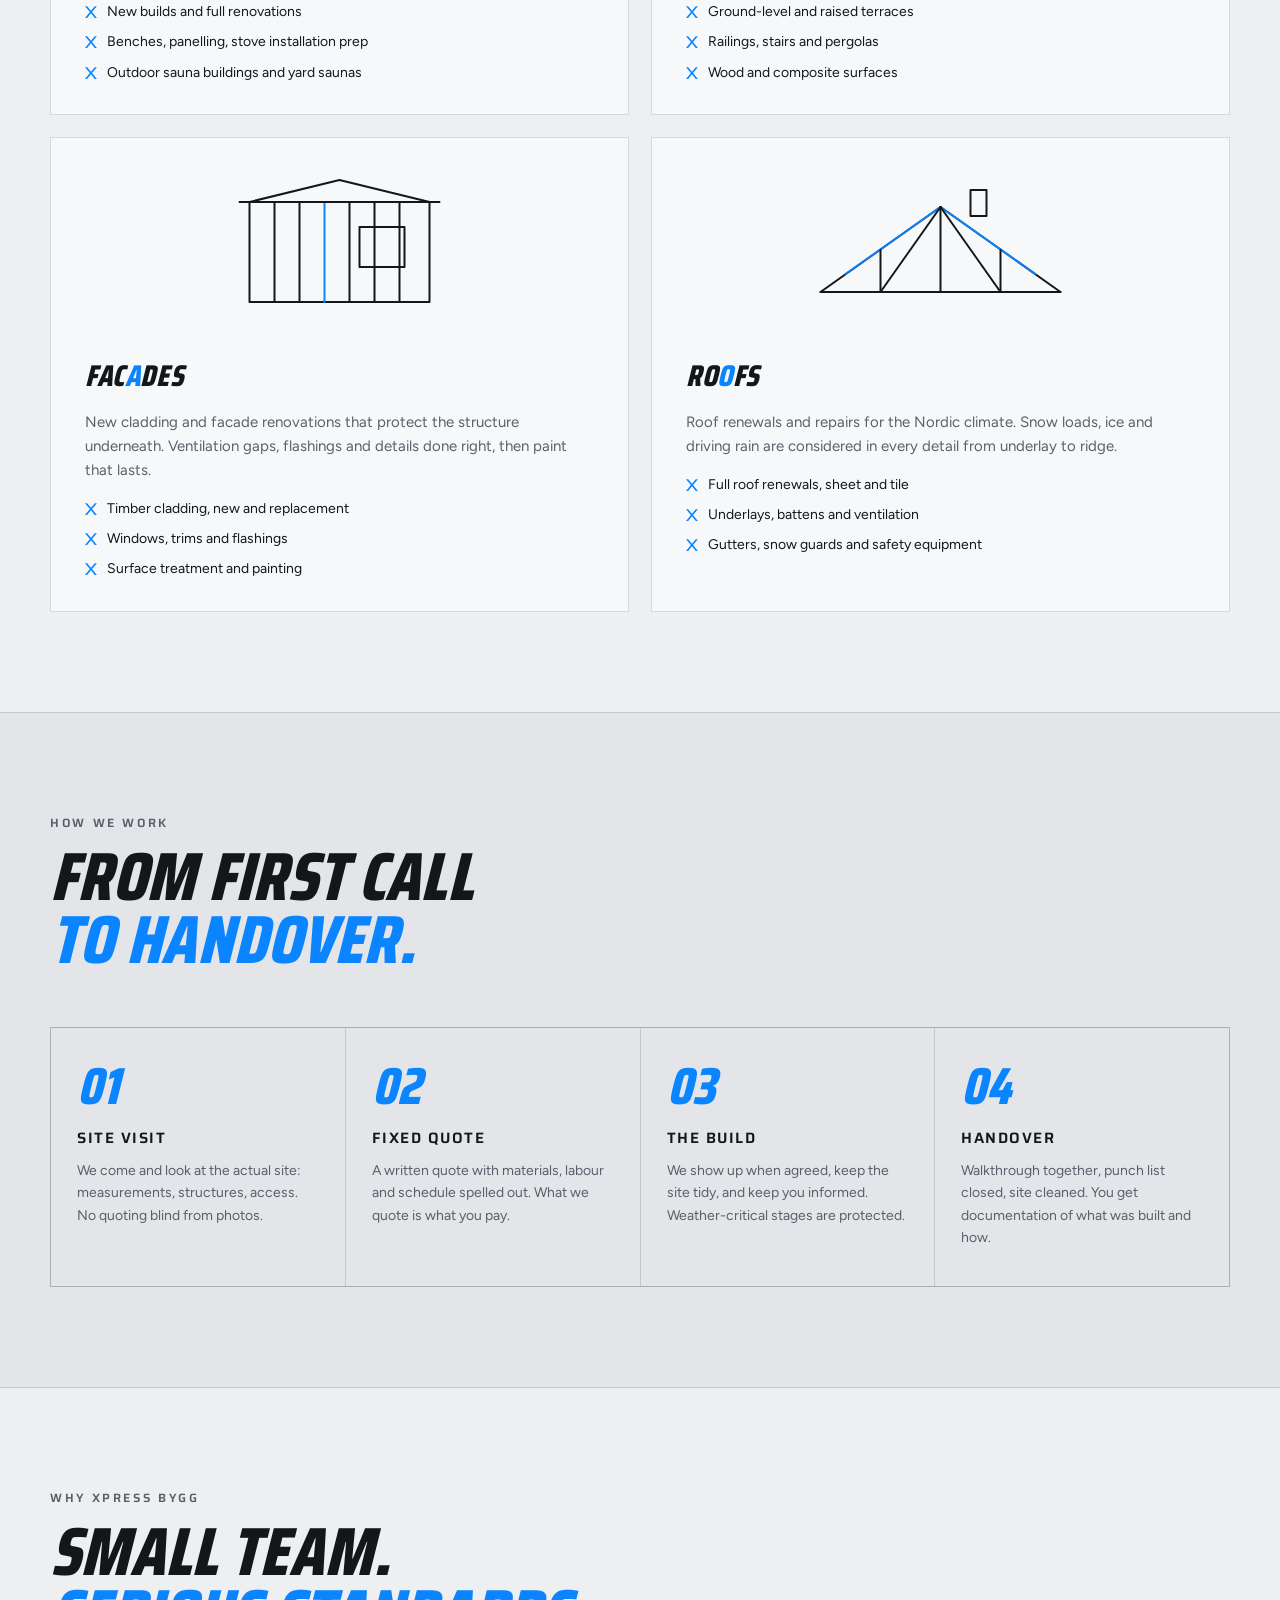
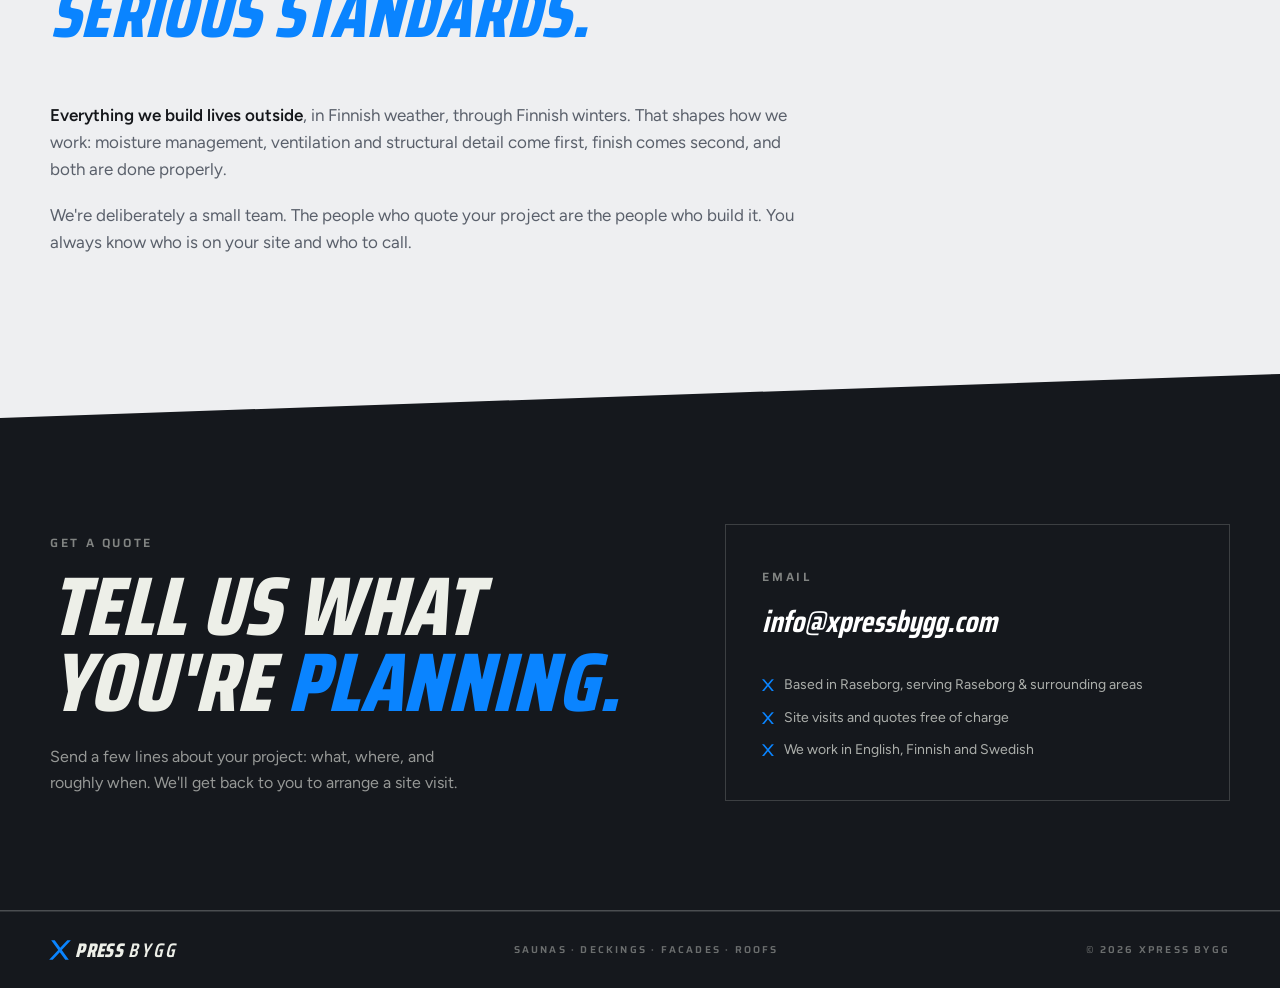
==== commit bc70aba0: "Remove the four-point list from the Why us section Co-Authored-By: Claude Opus 5.5 <noreply@anthropi" ====
--- a/en/index.html
+++ b/en/index.html
@@ -226,17 +226,9 @@
 .step p{font-size:14px;color:var(--muted)}
 
 /* why us */
-.why-layout{display:grid;grid-template-columns:1fr 1fr;gap:70px;align-items:start}
+.why-layout{max-width:760px}
 .why-copy p{font-size:17px;color:var(--muted);margin-bottom:18px}
 .why-copy p strong{color:var(--ink);font-weight:600}
-.why-list{display:grid;gap:0;border-top:1px solid var(--line)}
-.why-item{
-  display:flex;gap:16px;align-items:flex-start;
-  padding:20px 4px;border-bottom:1px solid var(--line);
-}
-.why-item .xmark{width:1.05em;height:1.05em;margin-top:4px}
-.why-item h4{font-family:'Saira',sans-serif;font-weight:600;font-size:14px;letter-spacing:.08em;text-transform:uppercase;margin-bottom:4px}
-.why-item p{font-size:14px;color:var(--muted)}
 
 /* ── CONTACT (single dark band) ───────── */
 #contact{
@@ -267,10 +259,6 @@
   transition:color .2s;
 }
 .contact-card a.mail:hover{color:var(--accent)}
-.cc-sub{color:rgba(237,239,232,.7);font-size:15px;margin:10px 0 22px}
-.btn-accent{background:var(--accent);color:#fff}
-.btn-accent:hover{background:#fff;color:var(--ink)}
-.cc-btn{margin-bottom:30px}
 .contact-card .meta{display:grid;gap:10px}
 .contact-card .meta div{display:flex;gap:10px;align-items:flex-start;font-size:14px;color:rgba(237,239,232,.7)}
 .contact-card .meta .xmark{margin-top:4px}
@@ -303,7 +291,6 @@
   section{padding:72px 20px}
   .svc-grid{grid-template-columns:1fr}
   .steps{grid-template-columns:1fr 1fr}
-  .why-layout{grid-template-columns:1fr;gap:36px}
   .contact-inner{grid-template-columns:1fr;gap:44px}
   #contact{clip-path:polygon(0 26px,100% 0,100% 100%,0 100%);padding:110px 20px 90px}
 }
@@ -340,7 +327,7 @@
         <li class="hide-m"><a href="#services">Services</a></li>
         <li class="hide-m"><a href="#process">How we work</a></li>
         <li class="hide-m"><a href="#why">Why us</a></li>
-        <li><a class="nav-cta" href="/en/quote/">Get a quote</a></li>
+        <li><a class="nav-cta" href="#contact">Get a quote</a></li>
         <li class="lang" aria-label="Language">
           <a href="/" hreflang="sv" lang="sv">SV</a>
           <a href="/fi/" hreflang="fi" lang="fi">FI</a>
@@ -368,7 +355,7 @@
     </h1>
     <p class="hero-sub">Xpress Bygg is a team of skilled Nordic craftsmen building saunas, terraces, facades and roofs: the parts of your home that face the weather. Clean work, fixed quotes, no surprises.</p>
     <div class="hero-actions">
-      <a class="btn btn-solid" href="/en/quote/">Request a quote</a>
+      <a class="btn btn-solid" href="#contact">Request a quote</a>
       <a class="btn btn-ghost" href="#services">See what we build</a>
     </div>
   </div>
@@ -520,24 +507,6 @@
         <p><strong>Everything we build lives outside</strong>, in Finnish weather, through Finnish winters. That shapes how we work: moisture management, ventilation and structural detail come first, finish comes second, and both are done properly.</p>
         <p>We're deliberately a small team. The people who quote your project are the people who build it. You always know who is on your site and who to call.</p>
       </div>
-      <div class="why-list reveal">
-        <div class="why-item">
-          <svg class="xmark" viewBox="0 0 100 98" aria-hidden="true"><use href="#xglyph" fill="var(--accent)"/></svg>
-          <div><h4>Fixed quotes, honest scope</h4><p>Surprises on site get discussed before they get invoiced.</p></div>
-        </div>
-        <div class="why-item">
-          <svg class="xmark" viewBox="0 0 100 98" aria-hidden="true"><use href="#xglyph" fill="var(--accent)"/></svg>
-          <div><h4>Built for the climate</h4><p>Details specified for snow load, frost and driving rain, not copied from milder markets.</p></div>
-        </div>
-        <div class="why-item">
-          <svg class="xmark" viewBox="0 0 100 98" aria-hidden="true"><use href="#xglyph" fill="var(--accent)"/></svg>
-          <div><h4>Household deduction</h4><p>As a Finnish company, our labour typically qualifies for the household tax deduction (kotitalousvähennys). We provide the paperwork.</p></div>
-        </div>
-        <div class="why-item">
-          <svg class="xmark" viewBox="0 0 100 98" aria-hidden="true"><use href="#xglyph" fill="var(--accent)"/></svg>
-          <div><h4>Clean Nordic design</h4><p>Simple lines, honest materials, and proportions that suit the house, not the catalogue.</p></div>
-        </div>
-      </div>
     </div>
   </div>
 </section>
@@ -548,12 +517,11 @@
     <div class="reveal">
       <span class="label" style="color:rgba(237,239,232,.5)">Get a quote</span>
       <h2 class="display" style="margin-top:14px">Tell us what<br>you're <span class="accent">planning.</span></h2>
-      <p class="contact-note">Describe your project and add photos if you have them. We'll get back to you to arrange a site visit.</p>
+      <p class="contact-note">Send a few lines about your project: what, where, and roughly when. We'll get back to you to arrange a site visit.</p>
     </div>
     <div class="contact-card reveal">
-      <span class="label">Quote request</span>
-      <p class="cc-sub">Name, address, description and photos. Takes a couple of minutes.</p>
-      <a class="btn btn-accent cc-btn" href="/en/quote/">Fill in the quote request &rarr;</a>
+      <span class="label">Email</span>
+      <a class="mail" href="mailto:info@xpressbygg.com">info@xpressbygg.com</a>
       <div class="meta">
         <div><svg class="xmark" viewBox="0 0 100 98" aria-hidden="true"><use href="#xglyph" fill="var(--accent)"/></svg>Based in Raseborg, serving Raseborg &amp; surrounding areas</div>
         <div><svg class="xmark" viewBox="0 0 100 98" aria-hidden="true"><use href="#xglyph" fill="var(--accent)"/></svg>Site visits and quotes free of charge</div>
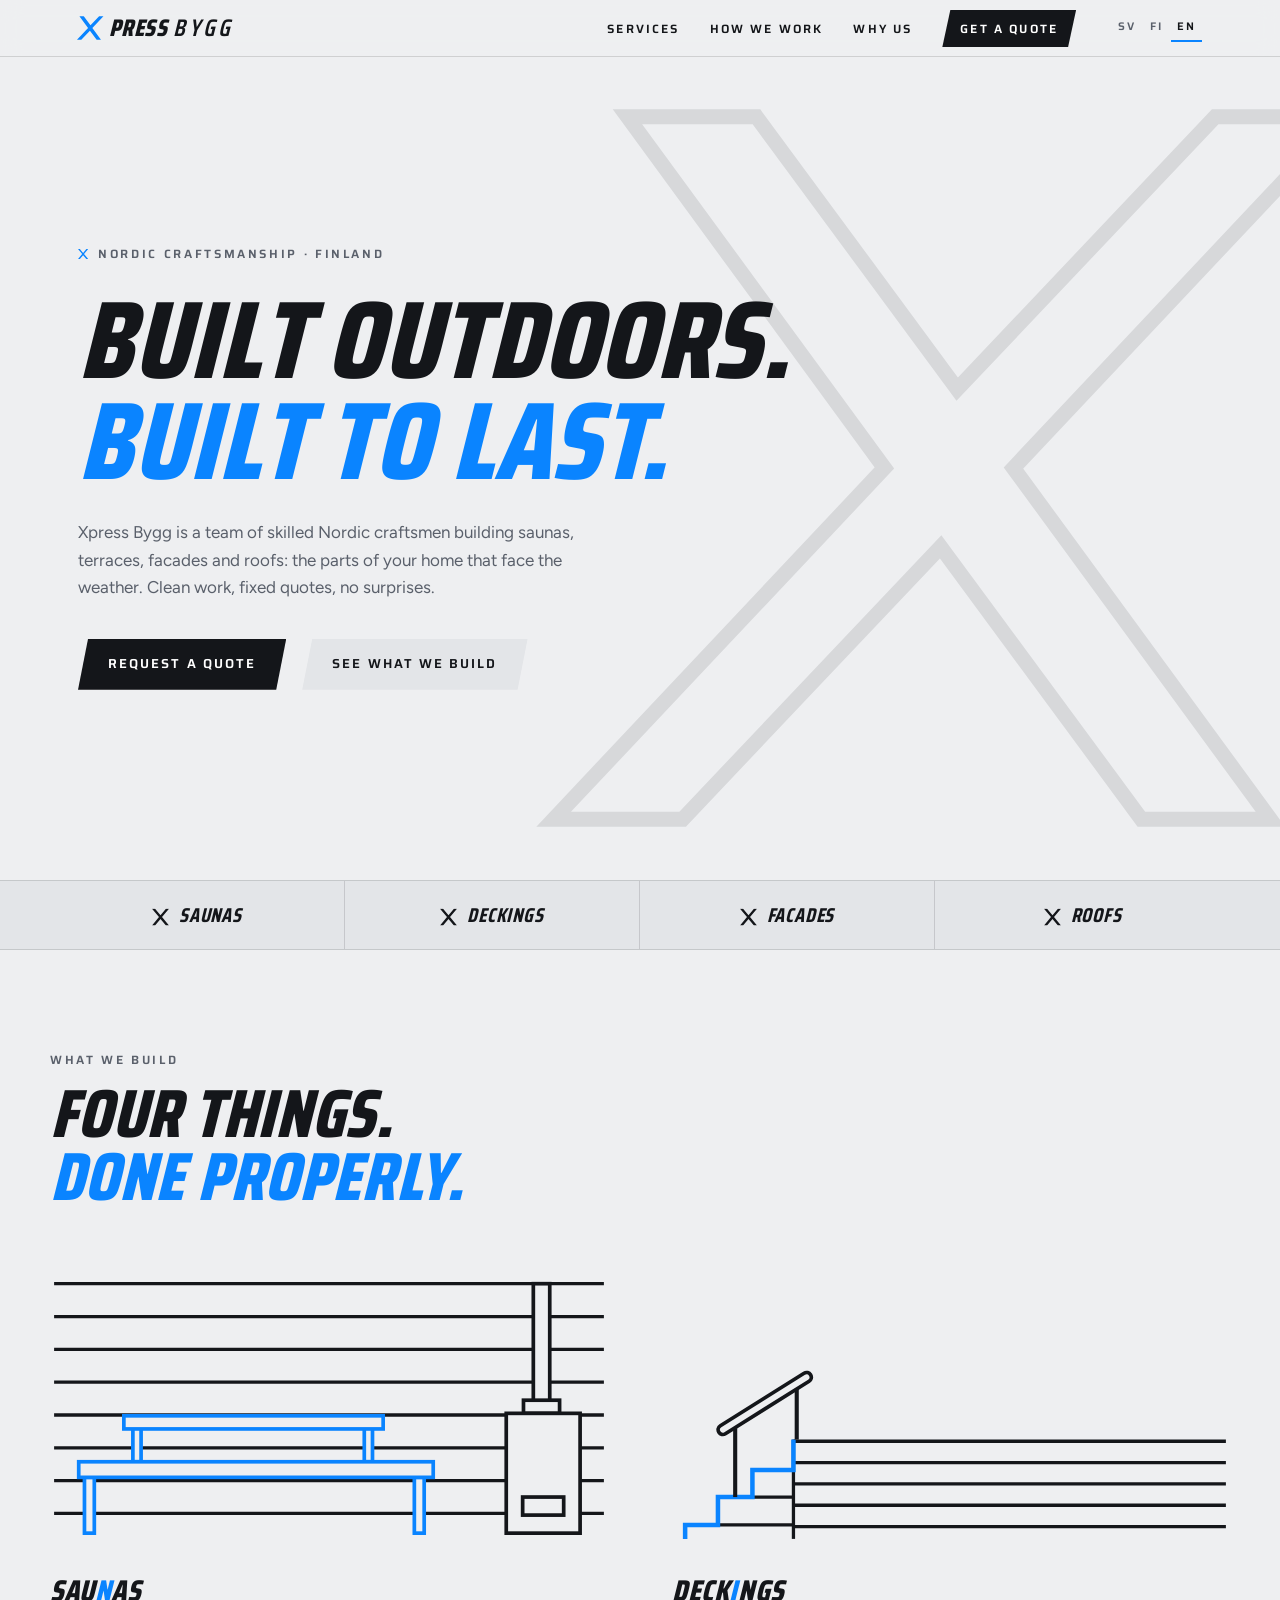
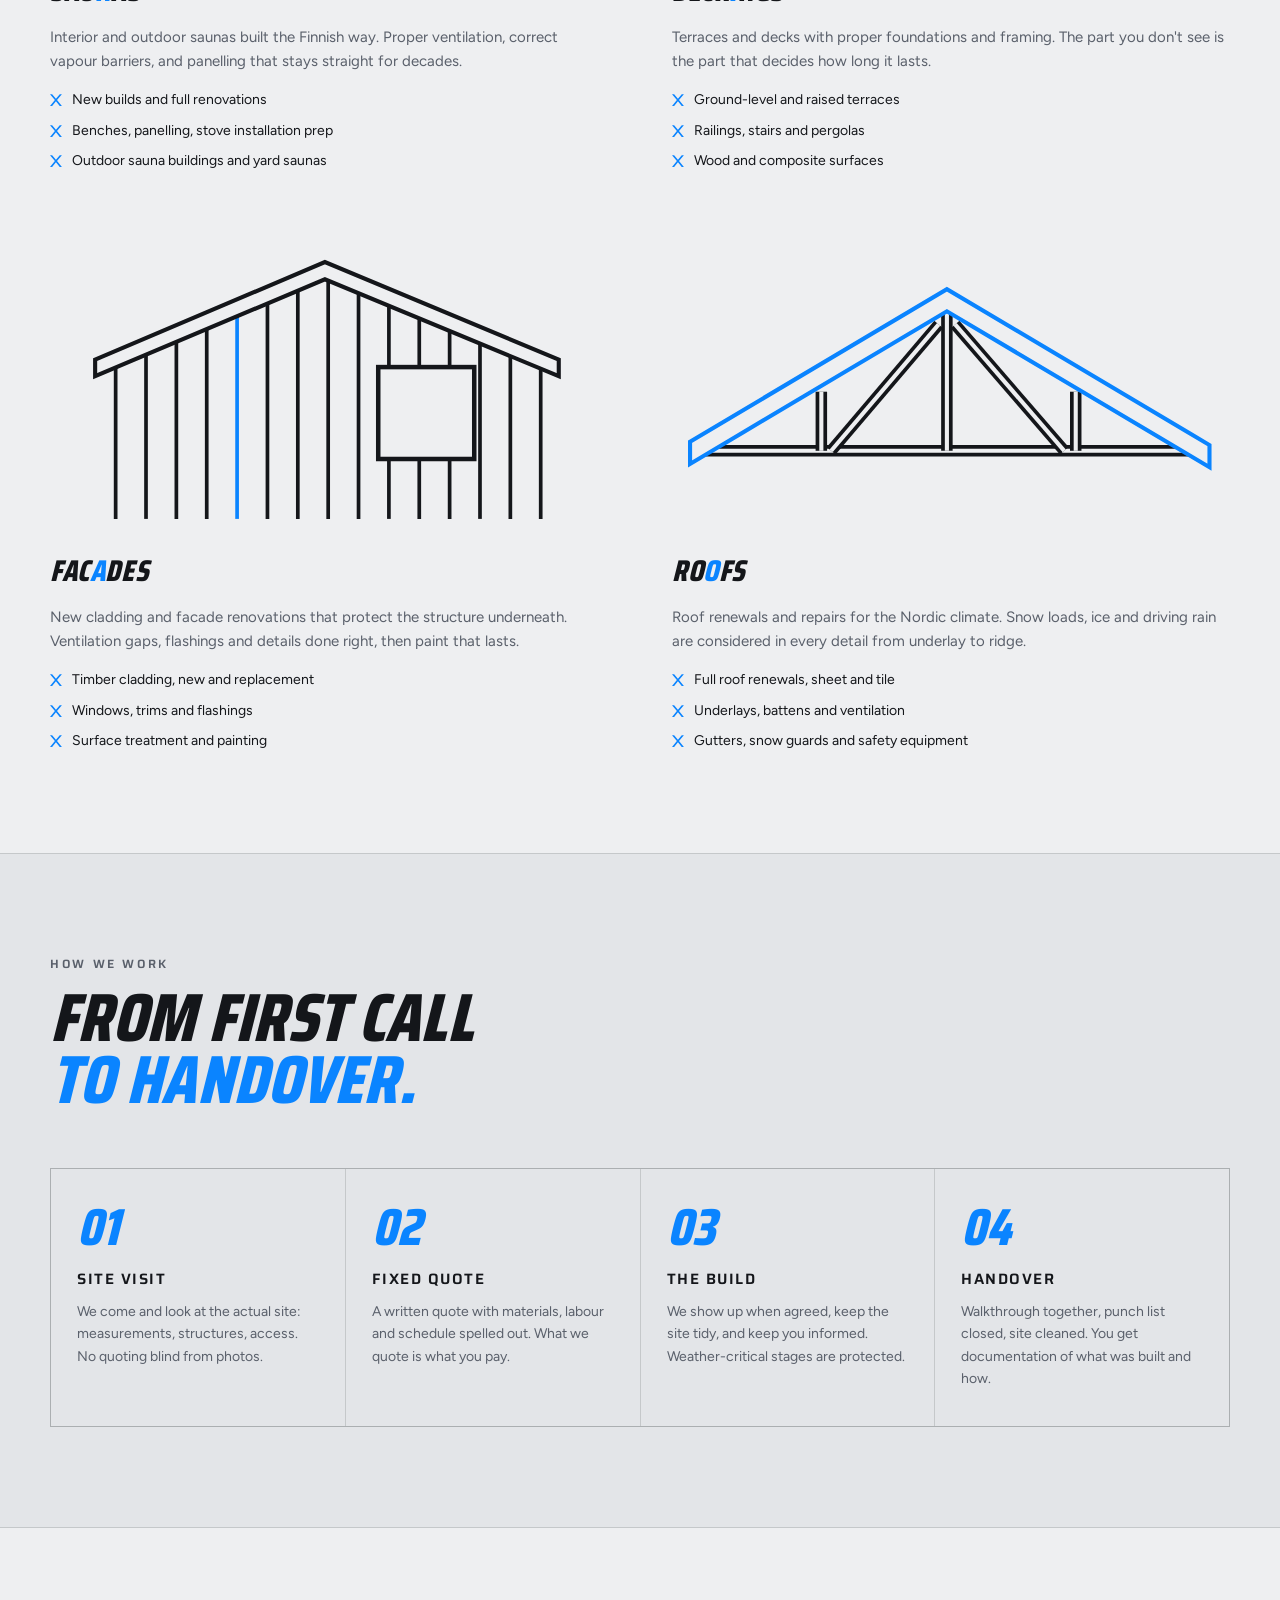
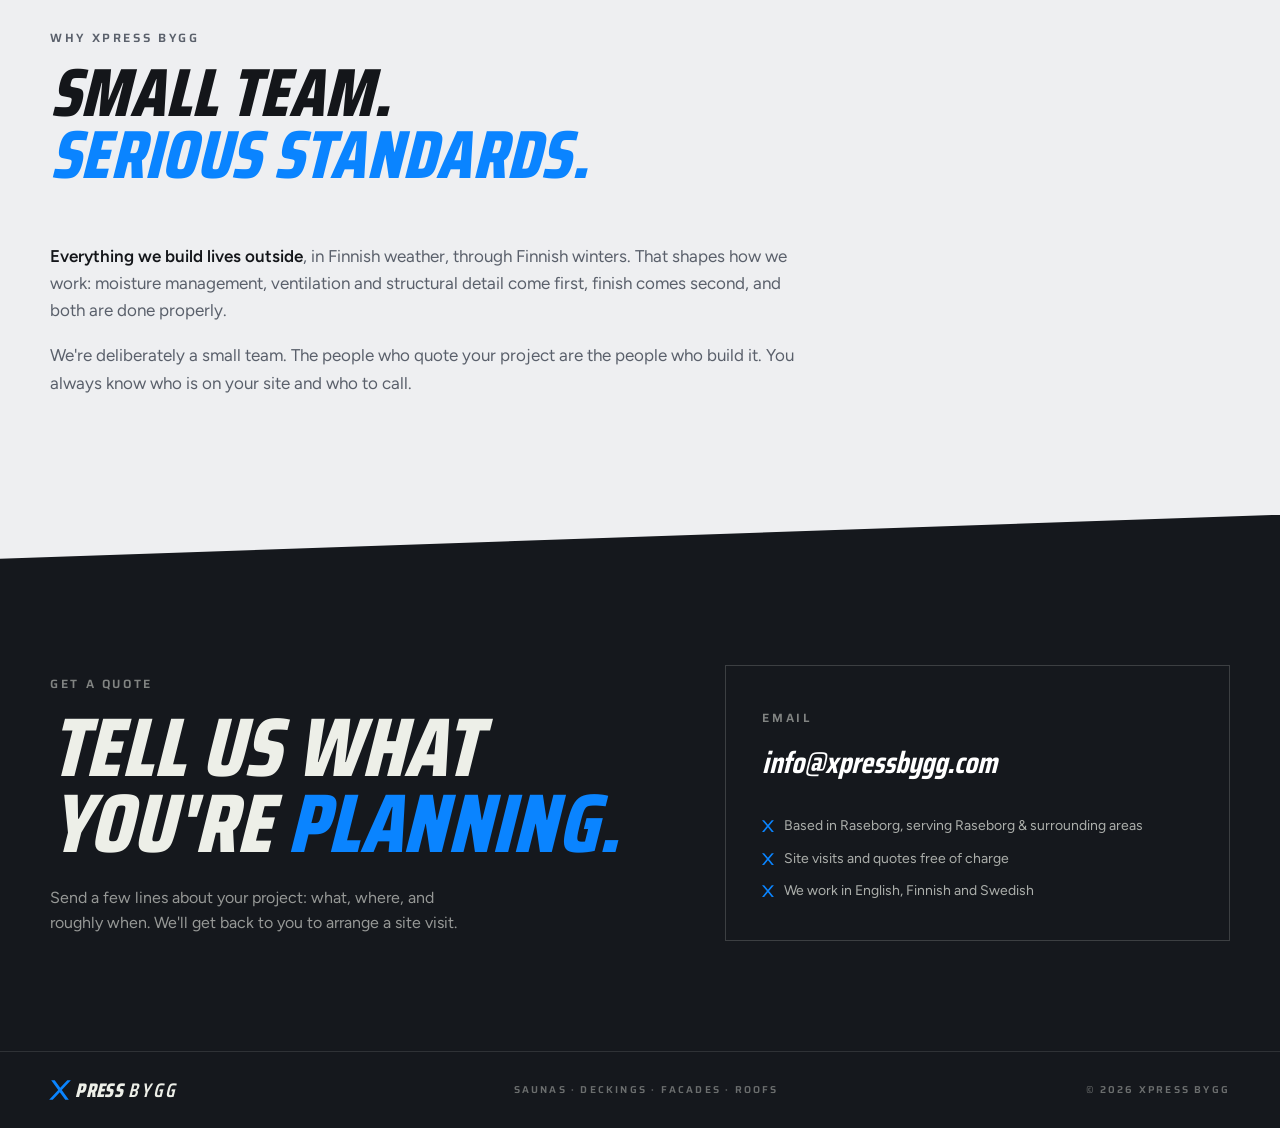
==== commit 012fdecf: "New service drawings in the reference style; no frames or card boxes Co-Authored-By: Claude Opus 5.5" ====
--- a/en/index.html
+++ b/en/index.html
@@ -192,17 +192,10 @@
 
 /* services */
 .svc-grid{
-  display:grid;grid-template-columns:1fr 1fr;gap:22px;
-}
-.svc{
-  background:#F7F8FA;
-  border:1px solid var(--line);
-  padding:34px 34px 30px;
-  transition:border-color .25s, transform .25s;
-  position:relative;
-}
-.svc:hover{border-color:var(--accent);transform:translateY(-3px)}
-.svc svg.illu{width:100%;height:150px;margin-bottom:22px;stroke:var(--ink);}
+  display:grid;grid-template-columns:1fr 1fr;gap:72px 64px;
+}
+.svc{position:relative}
+.svc svg.illu{display:block;width:100%;height:auto;aspect-ratio:2/1;margin-bottom:24px}
 .svc h3{
   font-family:'Saira Condensed',sans-serif;font-style:italic;font-weight:800;
   text-transform:uppercase;font-size:30px;letter-spacing:.02em;
@@ -381,16 +374,7 @@
     <div class="svc-grid">
 
       <article class="svc reveal" id="svc-sauna">
-        <svg class="illu" viewBox="0 0 300 150" fill="none" stroke-width="2" stroke-linecap="round" stroke-linejoin="round" aria-hidden="true">
-          <!-- sauna interior: benches, stove, window -->
-          <rect x="20" y="20" width="260" height="110"/>
-          <line x1="20" y1="40" x2="280" y2="40"/><line x1="20" y1="60" x2="280" y2="60"/>
-          <line x1="20" y1="80" x2="150" y2="80"/><line x1="20" y1="100" x2="150" y2="100"/>
-          <path d="M40 130V95h90v35"/><path d="M55 95V78h60v17"/>
-          <rect x="200" y="85" width="46" height="45"/>
-          <circle cx="212" cy="80" r="4" stroke="var(--accent)"/><circle cx="224" cy="76" r="4" stroke="var(--accent)"/><circle cx="236" cy="80" r="4" stroke="var(--accent)"/>
-          <path d="M208 100c4-4 8 4 12 0s8 4 12 0s8 4 12 0" stroke="var(--accent)"/>
-        </svg>
+        <svg class="illu" viewBox="0 0 680 340" role="img" aria-label="Bastu" stroke-linecap="butt"><line x1="5" y1="24" x2="675" y2="24" stroke="var(--ink)" stroke-width="4"/><line x1="5" y1="64" x2="675" y2="64" stroke="var(--ink)" stroke-width="4"/><line x1="5" y1="104" x2="675" y2="104" stroke="var(--ink)" stroke-width="4"/><line x1="5" y1="144" x2="675" y2="144" stroke="var(--ink)" stroke-width="4"/><line x1="5" y1="184" x2="675" y2="184" stroke="var(--ink)" stroke-width="4"/><line x1="5" y1="224" x2="675" y2="224" stroke="var(--ink)" stroke-width="4"/><line x1="5" y1="264" x2="675" y2="264" stroke="var(--ink)" stroke-width="4"/><line x1="5" y1="304" x2="675" y2="304" stroke="var(--ink)" stroke-width="4"/><rect x="589" y="24" width="20" height="147" fill="var(--paper)" stroke="var(--ink)" stroke-width="4.5"/><rect x="577" y="166" width="44" height="16" fill="var(--paper)" stroke="var(--ink)" stroke-width="4.5"/><rect x="556" y="182" width="90" height="146" fill="var(--paper)" stroke="var(--ink)" stroke-width="4.5"/><rect x="576" y="284" width="50" height="22" fill="var(--paper)" stroke="var(--ink)" stroke-width="4.5"/><rect x="42" y="260" width="12" height="68" fill="var(--paper)" stroke="var(--accent)" stroke-width="4.5"/><rect x="444" y="260" width="12" height="68" fill="var(--paper)" stroke="var(--accent)" stroke-width="4.5"/><rect x="101" y="200" width="10" height="41" fill="var(--paper)" stroke="var(--accent)" stroke-width="4.5"/><rect x="383" y="200" width="10" height="41" fill="var(--paper)" stroke="var(--accent)" stroke-width="4.5"/><rect x="90" y="185" width="316" height="16" fill="var(--paper)" stroke="var(--accent)" stroke-width="4.5"/><rect x="35" y="241" width="432" height="19" fill="var(--paper)" stroke="var(--accent)" stroke-width="4.5"/></svg>
         <h3>Sau<em>n</em>as</h3>
         <p>Interior and outdoor saunas built the Finnish way. Proper ventilation, correct vapour barriers, and panelling that stays straight for decades.</p>
         <ul>
@@ -401,16 +385,7 @@
       </article>
 
       <article class="svc reveal" id="svc-deck">
-        <svg class="illu" viewBox="0 0 300 150" fill="none" stroke-width="2" stroke-linecap="round" stroke-linejoin="round" aria-hidden="true">
-          <!-- deck perspective -->
-          <path d="M30 120L150 60l120 60"/>
-          <path d="M55 108L150 62l95 46" stroke="var(--accent)"/>
-          <path d="M80 96L150 64l70 32"/>
-          <path d="M105 84L150 66l45 18"/>
-          <line x1="30" y1="120" x2="30" y2="135"/><line x1="270" y1="120" x2="270" y2="135"/>
-          <line x1="150" y1="60" x2="150" y2="48"/>
-          <rect x="120" y="20" width="60" height="28"/>
-        </svg>
+        <svg class="illu" viewBox="0 0 680 340" role="img" aria-label="Terrass" stroke-linecap="butt"><line x1="148" y1="216" x2="675" y2="216" stroke="var(--ink)" stroke-width="4"/><line x1="148" y1="242" x2="675" y2="242" stroke="var(--ink)" stroke-width="4"/><line x1="148" y1="268" x2="675" y2="268" stroke="var(--ink)" stroke-width="4"/><line x1="148" y1="294" x2="675" y2="294" stroke="var(--ink)" stroke-width="4"/><line x1="148" y1="320" x2="675" y2="320" stroke="var(--ink)" stroke-width="4"/><line x1="148" y1="214" x2="148" y2="335" stroke="var(--ink)" stroke-width="4"/><line x1="56" y1="318" x2="148" y2="318" stroke="var(--ink)" stroke-width="4"/><line x1="98" y1="284" x2="148" y2="284" stroke="var(--ink)" stroke-width="4"/><line x1="140" y1="251" x2="148" y2="251" stroke="var(--ink)" stroke-width="4"/><path d="M16 335 V318 H56 V284 H98 V251 H148 V214" fill="none" stroke="var(--accent)" stroke-width="5.5" stroke-linejoin="miter"/><line x1="77" y1="200" x2="77" y2="284" stroke="var(--ink)" stroke-width="5"/><line x1="152" y1="150" x2="152" y2="214" stroke="var(--ink)" stroke-width="5"/><path d="M62 202 L164 138" fill="none" stroke="var(--ink)" stroke-width="16" stroke-linecap="round" stroke-linejoin="miter"/><path d="M62 202 L164 138" fill="none" stroke="var(--paper)" stroke-width="7" stroke-linecap="round" stroke-linejoin="miter"/></svg>
         <h3>Deck<em>i</em>ngs</h3>
         <p>Terraces and decks with proper foundations and framing. The part you don't see is the part that decides how long it lasts.</p>
         <ul>
@@ -421,16 +396,7 @@
       </article>
 
       <article class="svc reveal" id="svc-facade">
-        <svg class="illu" viewBox="0 0 300 150" fill="none" stroke-width="2" stroke-linecap="round" stroke-linejoin="round" aria-hidden="true">
-          <!-- facade cladding -->
-          <rect x="60" y="30" width="180" height="100"/>
-          <line x1="85" y1="30" x2="85" y2="130"/><line x1="110" y1="30" x2="110" y2="130"/>
-          <line x1="135" y1="30" x2="135" y2="130" stroke="var(--accent)"/>
-          <line x1="160" y1="30" x2="160" y2="130"/><line x1="185" y1="30" x2="185" y2="130"/>
-          <line x1="210" y1="30" x2="210" y2="130"/>
-          <rect x="170" y="55" width="45" height="40"/>
-          <path d="M50 30h200"/><path d="M60 30L150 8l90 22"/>
-        </svg>
+        <svg class="illu" viewBox="0 0 680 340" role="img" aria-label="Fasad" stroke-linecap="butt"><line x1="80" y1="150.5" x2="80" y2="335" stroke="var(--ink)" stroke-width="4.5"/><line x1="117" y1="134.9" x2="117" y2="335" stroke="var(--ink)" stroke-width="4.5"/><line x1="154" y1="119.3" x2="154" y2="335" stroke="var(--ink)" stroke-width="4.5"/><line x1="191" y1="103.7" x2="191" y2="335" stroke="var(--ink)" stroke-width="4.5"/><line x1="228" y1="88.1" x2="228" y2="335" stroke="var(--accent)" stroke-width="4.5"/><line x1="265" y1="72.5" x2="265" y2="335" stroke="var(--ink)" stroke-width="4.5"/><line x1="302" y1="56.9" x2="302" y2="335" stroke="var(--ink)" stroke-width="4.5"/><line x1="339" y1="44.7" x2="339" y2="335" stroke="var(--ink)" stroke-width="4.5"/><line x1="376" y1="60.0" x2="376" y2="335" stroke="var(--ink)" stroke-width="4.5"/><line x1="413" y1="75.3" x2="413" y2="335" stroke="var(--ink)" stroke-width="4.5"/><line x1="450" y1="90.6" x2="450" y2="335" stroke="var(--ink)" stroke-width="4.5"/><line x1="487" y1="105.9" x2="487" y2="335" stroke="var(--ink)" stroke-width="4.5"/><line x1="524" y1="121.3" x2="524" y2="335" stroke="var(--ink)" stroke-width="4.5"/><line x1="561" y1="136.6" x2="561" y2="335" stroke="var(--ink)" stroke-width="4.5"/><line x1="598" y1="151.9" x2="598" y2="335" stroke="var(--ink)" stroke-width="4.5"/><rect x="400" y="150" width="117" height="112" fill="var(--paper)" stroke="var(--ink)" stroke-width="5.5"/><path d="M55 141 L335 22 L620 141 L620 161 L335 43 L55 161 Z" fill="var(--paper)" stroke="var(--ink)" stroke-width="5" stroke-linejoin="miter"/></svg>
         <h3>Fac<em>a</em>des</h3>
         <p>New cladding and facade renovations that protect the structure underneath. Ventilation gaps, flashings and details done right, then paint that lasts.</p>
         <ul>
@@ -441,15 +407,7 @@
       </article>
 
       <article class="svc reveal" id="svc-roof">
-        <svg class="illu" viewBox="0 0 300 150" fill="none" stroke-width="2" stroke-linecap="round" stroke-linejoin="round" aria-hidden="true">
-          <!-- roof trusses -->
-          <path d="M30 120L150 35l120 85"/>
-          <path d="M55 102L150 35l95 67" stroke="var(--accent)"/>
-          <line x1="30" y1="120" x2="270" y2="120"/>
-          <line x1="90" y1="78" x2="90" y2="120"/><line x1="150" y1="35" x2="150" y2="120"/><line x1="210" y1="78" x2="210" y2="120"/>
-          <line x1="150" y1="35" x2="90" y2="120"/><line x1="150" y1="35" x2="210" y2="120"/>
-          <rect x="180" y="18" width="16" height="26"/>
-        </svg>
+        <svg class="illu" viewBox="0 0 680 340" role="img" aria-label="Tak" stroke-linecap="butt"><path d="M40 252 H640" fill="none" stroke="var(--ink)" stroke-width="14" stroke-linecap="butt" stroke-linejoin="miter"/><path d="M40 252 H640" fill="none" stroke="var(--paper)" stroke-width="5" stroke-linecap="butt" stroke-linejoin="miter"/><path d="M182 180 V252" fill="none" stroke="var(--ink)" stroke-width="14" stroke-linecap="butt" stroke-linejoin="miter"/><path d="M182 180 V252" fill="none" stroke="var(--paper)" stroke-width="5" stroke-linecap="butt" stroke-linejoin="miter"/><path d="M492 180 V252" fill="none" stroke="var(--ink)" stroke-width="14" stroke-linecap="butt" stroke-linejoin="miter"/><path d="M492 180 V252" fill="none" stroke="var(--paper)" stroke-width="5" stroke-linecap="butt" stroke-linejoin="miter"/><path d="M335 82 V252" fill="none" stroke="var(--ink)" stroke-width="14" stroke-linecap="butt" stroke-linejoin="miter"/><path d="M335 82 V252" fill="none" stroke="var(--paper)" stroke-width="5" stroke-linecap="butt" stroke-linejoin="miter"/><path d="M325 98 L194 252" fill="none" stroke="var(--ink)" stroke-width="14" stroke-linecap="butt" stroke-linejoin="miter"/><path d="M325 98 L194 252" fill="none" stroke="var(--paper)" stroke-width="5" stroke-linecap="butt" stroke-linejoin="miter"/><path d="M345 98 L478 252" fill="none" stroke="var(--ink)" stroke-width="14" stroke-linecap="butt" stroke-linejoin="miter"/><path d="M345 98 L478 252" fill="none" stroke="var(--paper)" stroke-width="5" stroke-linecap="butt" stroke-linejoin="miter"/><path d="M22 241 L335 55 L655 245 L655 272 L335 82 L22 268 Z" fill="var(--paper)" stroke="var(--accent)" stroke-width="5" stroke-linejoin="miter"/></svg>
         <h3>Ro<em>o</em>fs</h3>
         <p>Roof renewals and repairs for the Nordic climate. Snow loads, ice and driving rain are considered in every detail from underlay to ridge.</p>
         <ul>
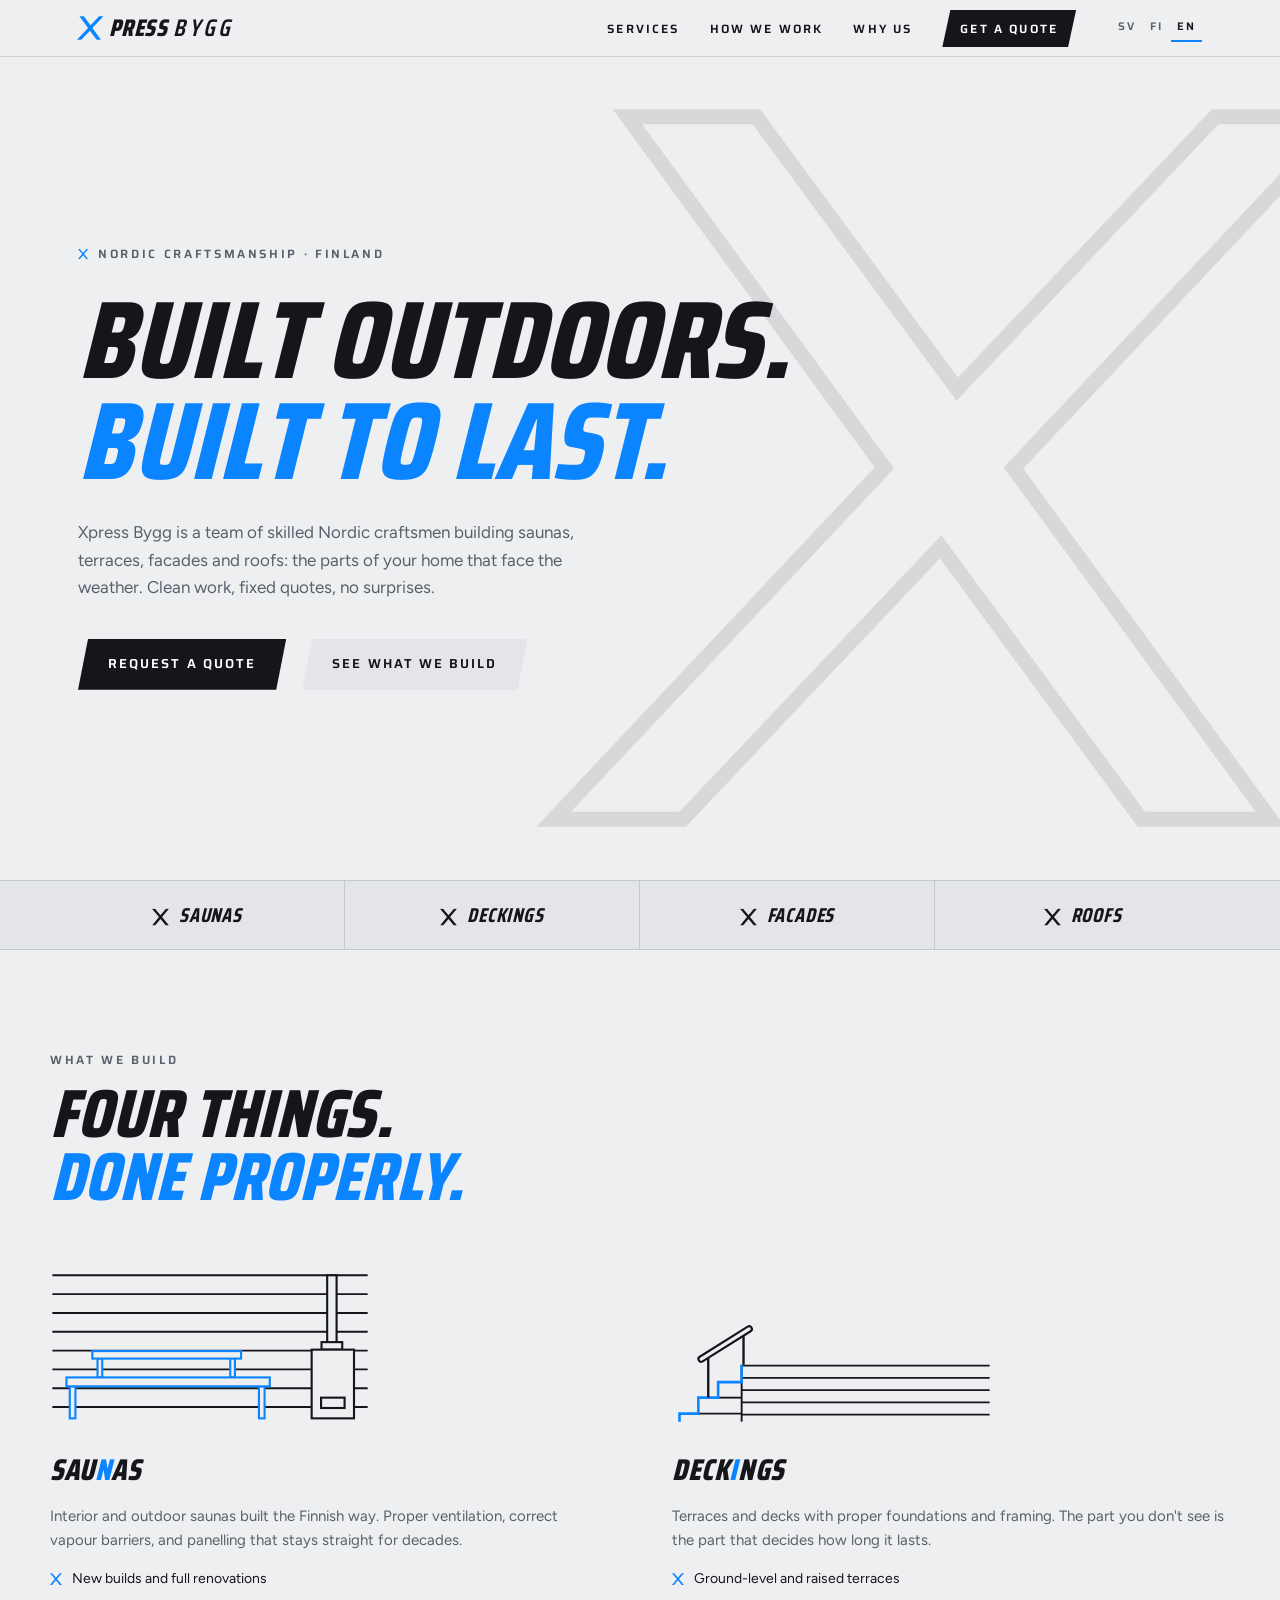
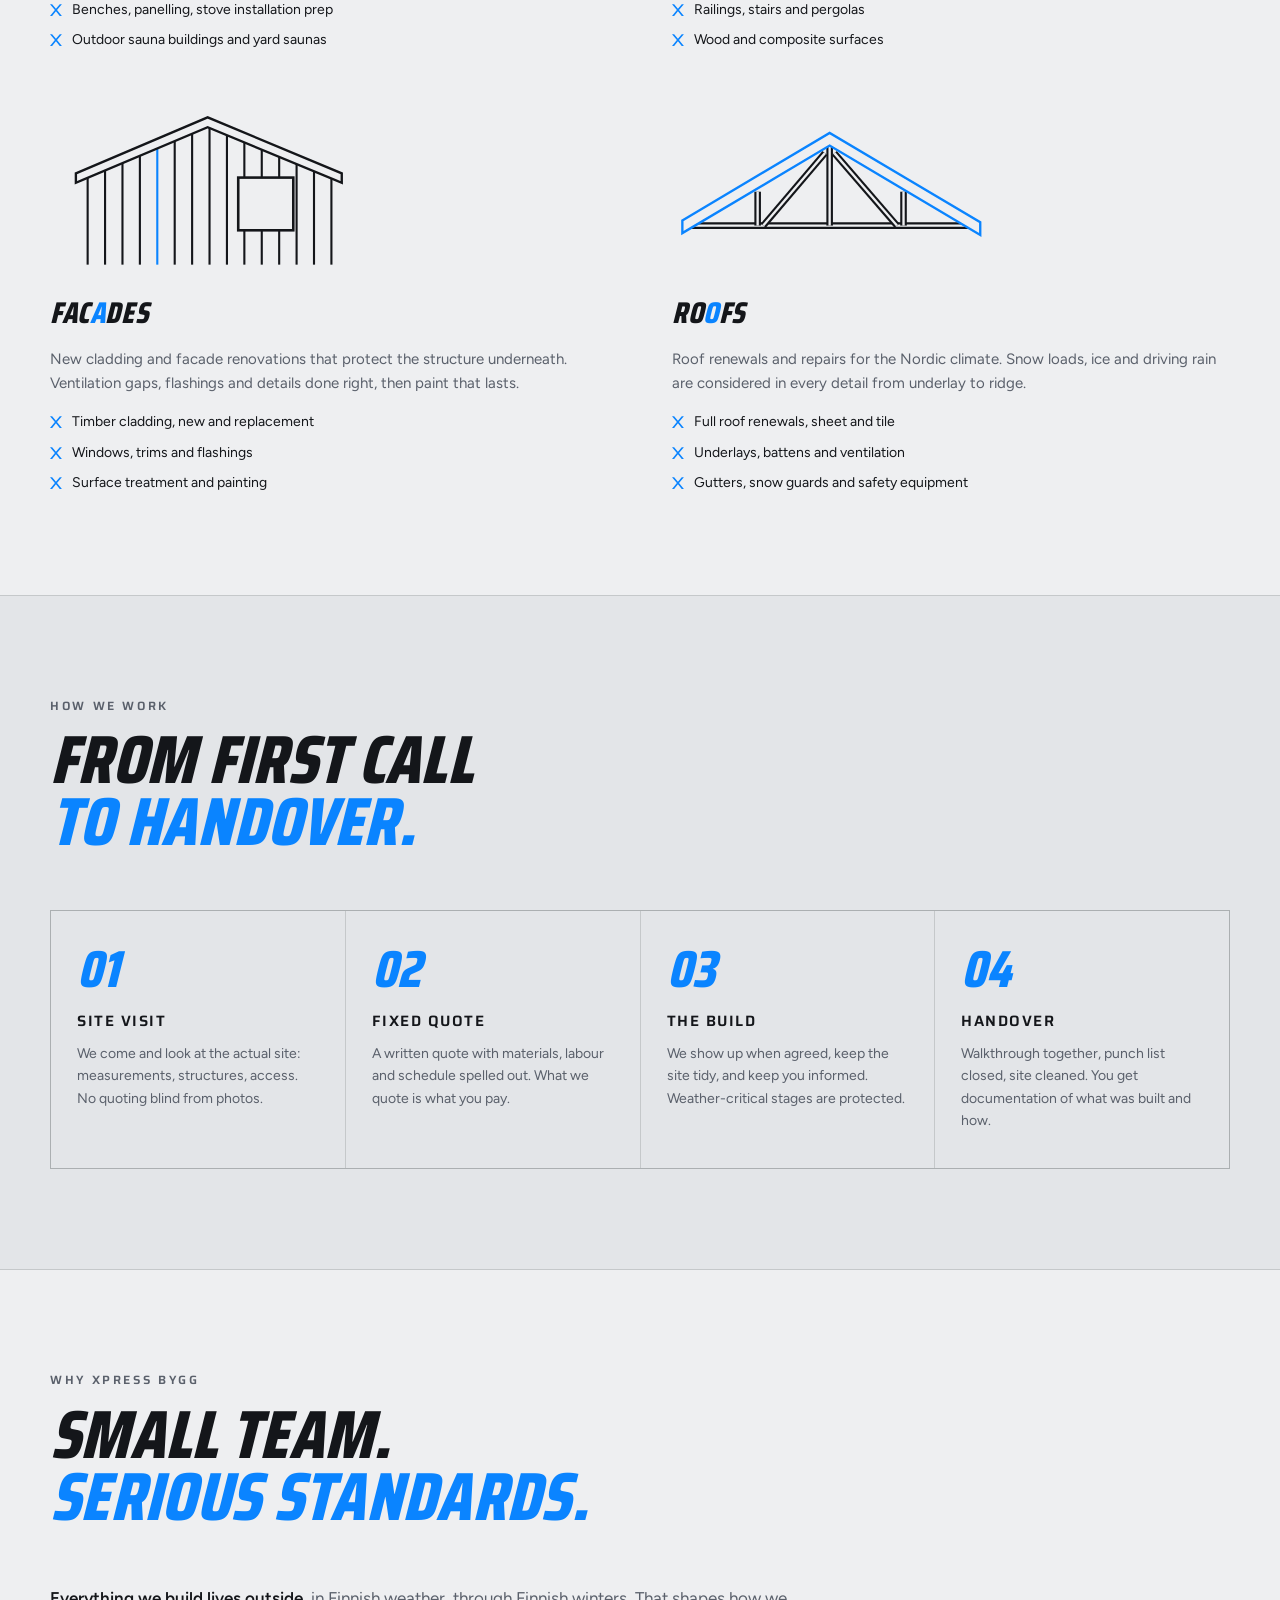
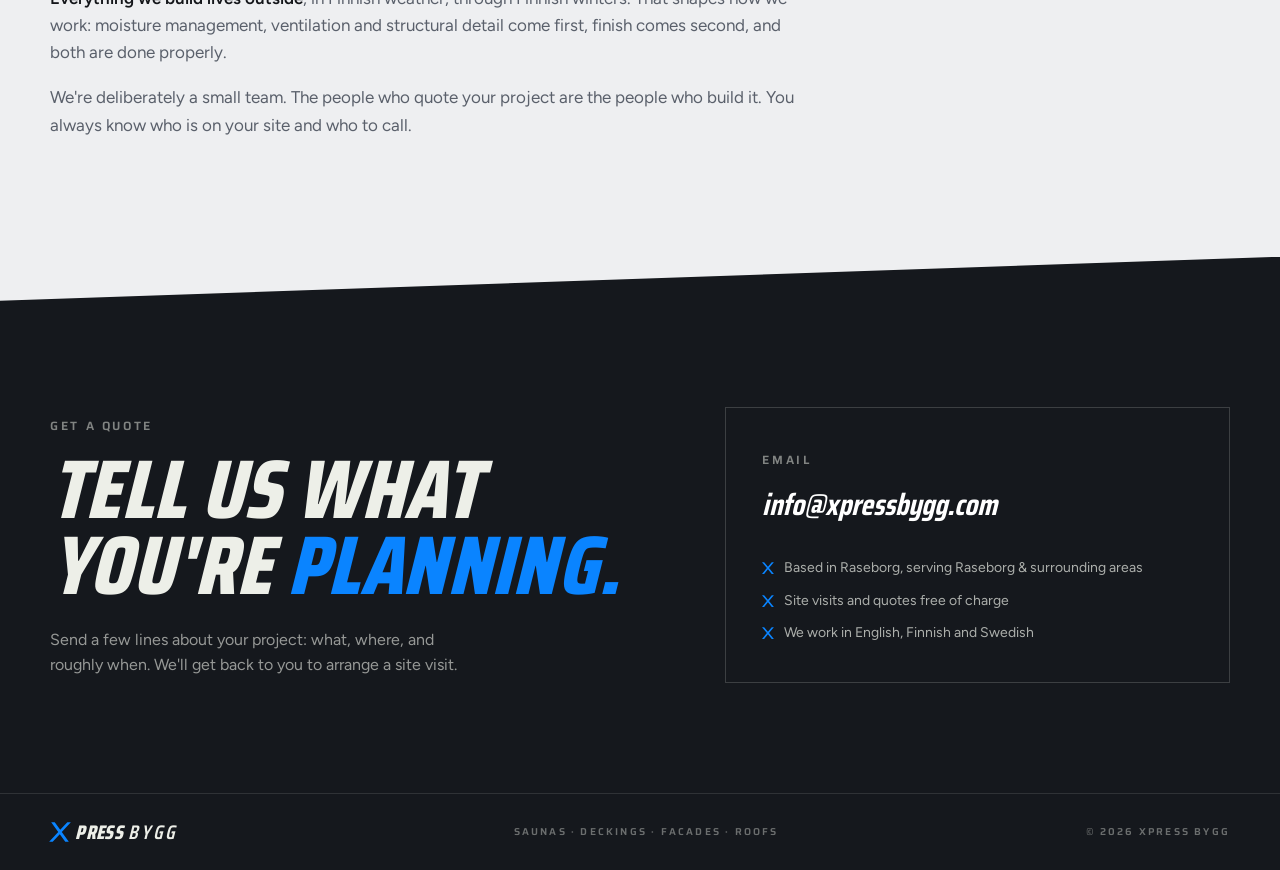
==== commit 73d3a17e: "Smaller service drawings (max 320px wide) Co-Authored-By: Claude Opus 5.5 <noreply@anthropic.com> Cl" ====
--- a/en/index.html
+++ b/en/index.html
@@ -192,10 +192,10 @@
 
 /* services */
 .svc-grid{
-  display:grid;grid-template-columns:1fr 1fr;gap:72px 64px;
+  display:grid;grid-template-columns:1fr 1fr;gap:56px 64px;
 }
 .svc{position:relative}
-.svc svg.illu{display:block;width:100%;height:auto;aspect-ratio:2/1;margin-bottom:24px}
+.svc svg.illu{display:block;width:100%;max-width:320px;height:auto;aspect-ratio:2/1;margin-bottom:22px}
 .svc h3{
   font-family:'Saira Condensed',sans-serif;font-style:italic;font-weight:800;
   text-transform:uppercase;font-size:30px;letter-spacing:.02em;
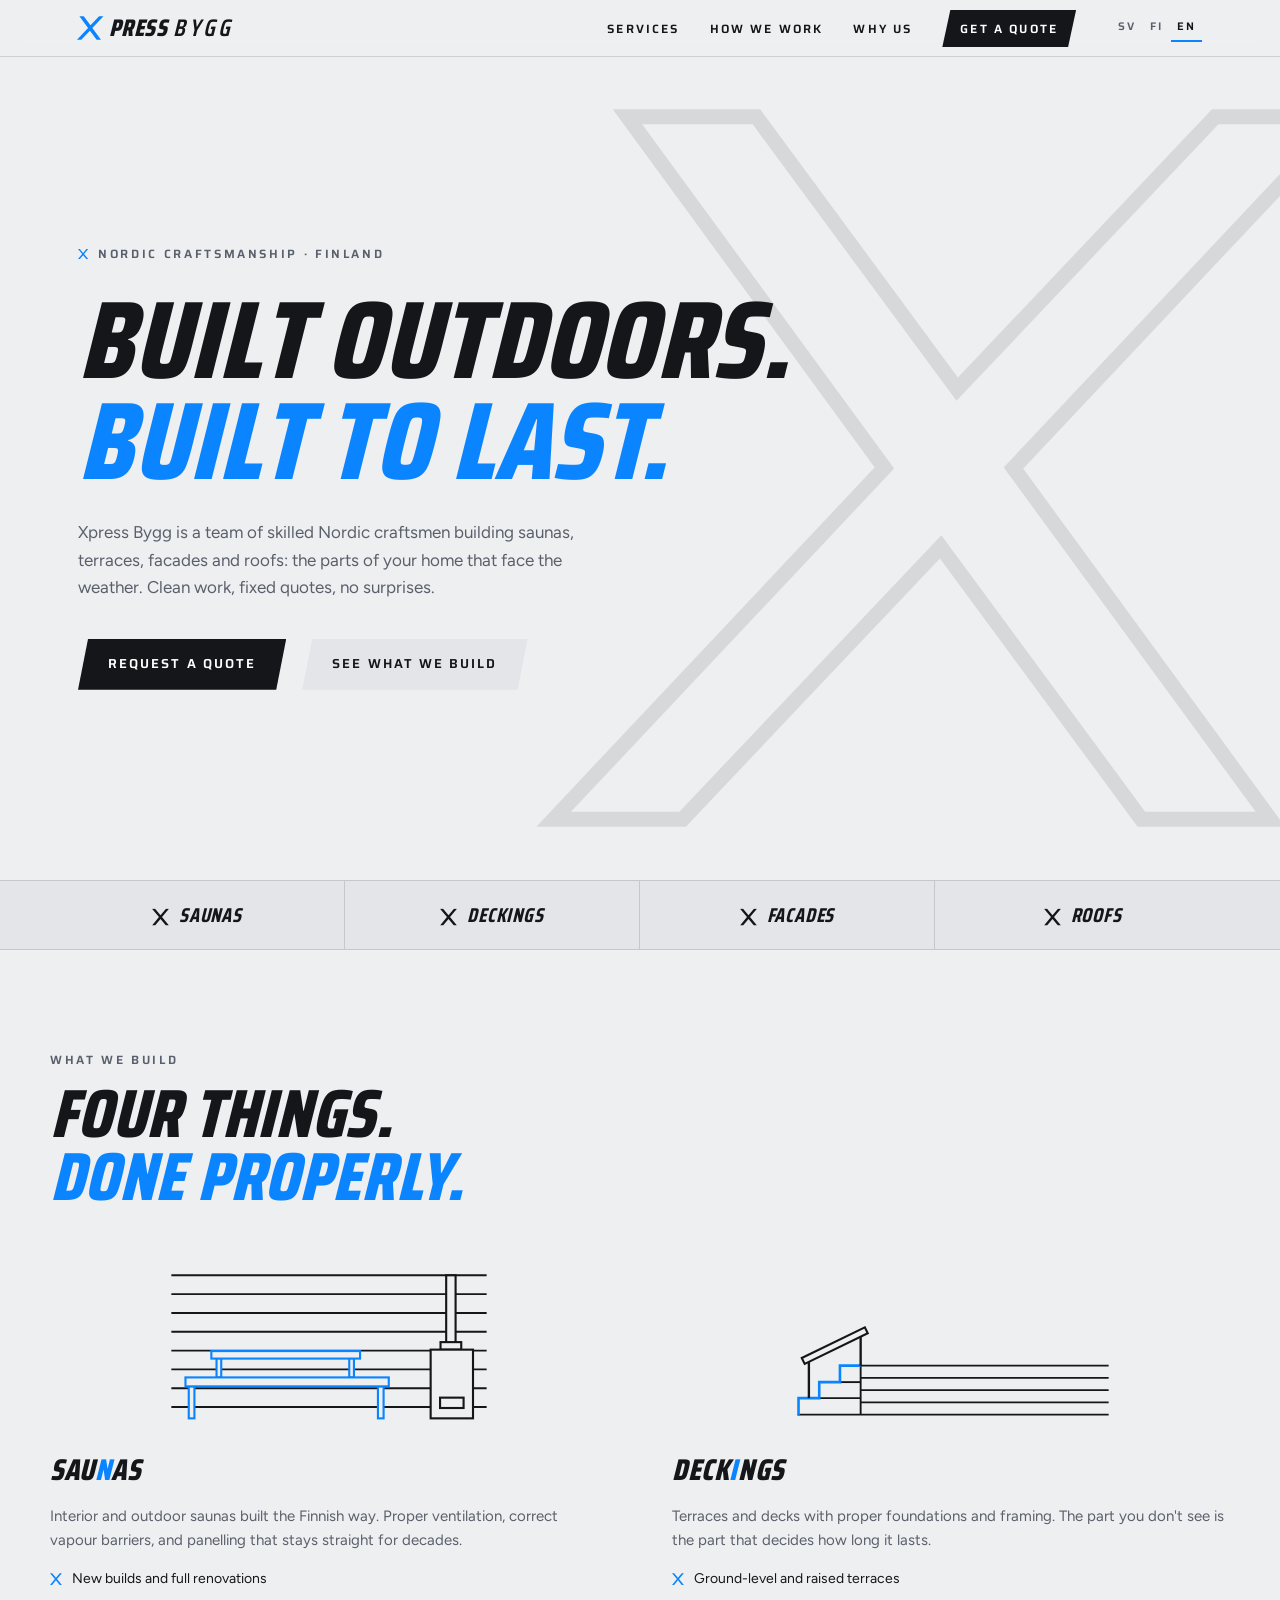
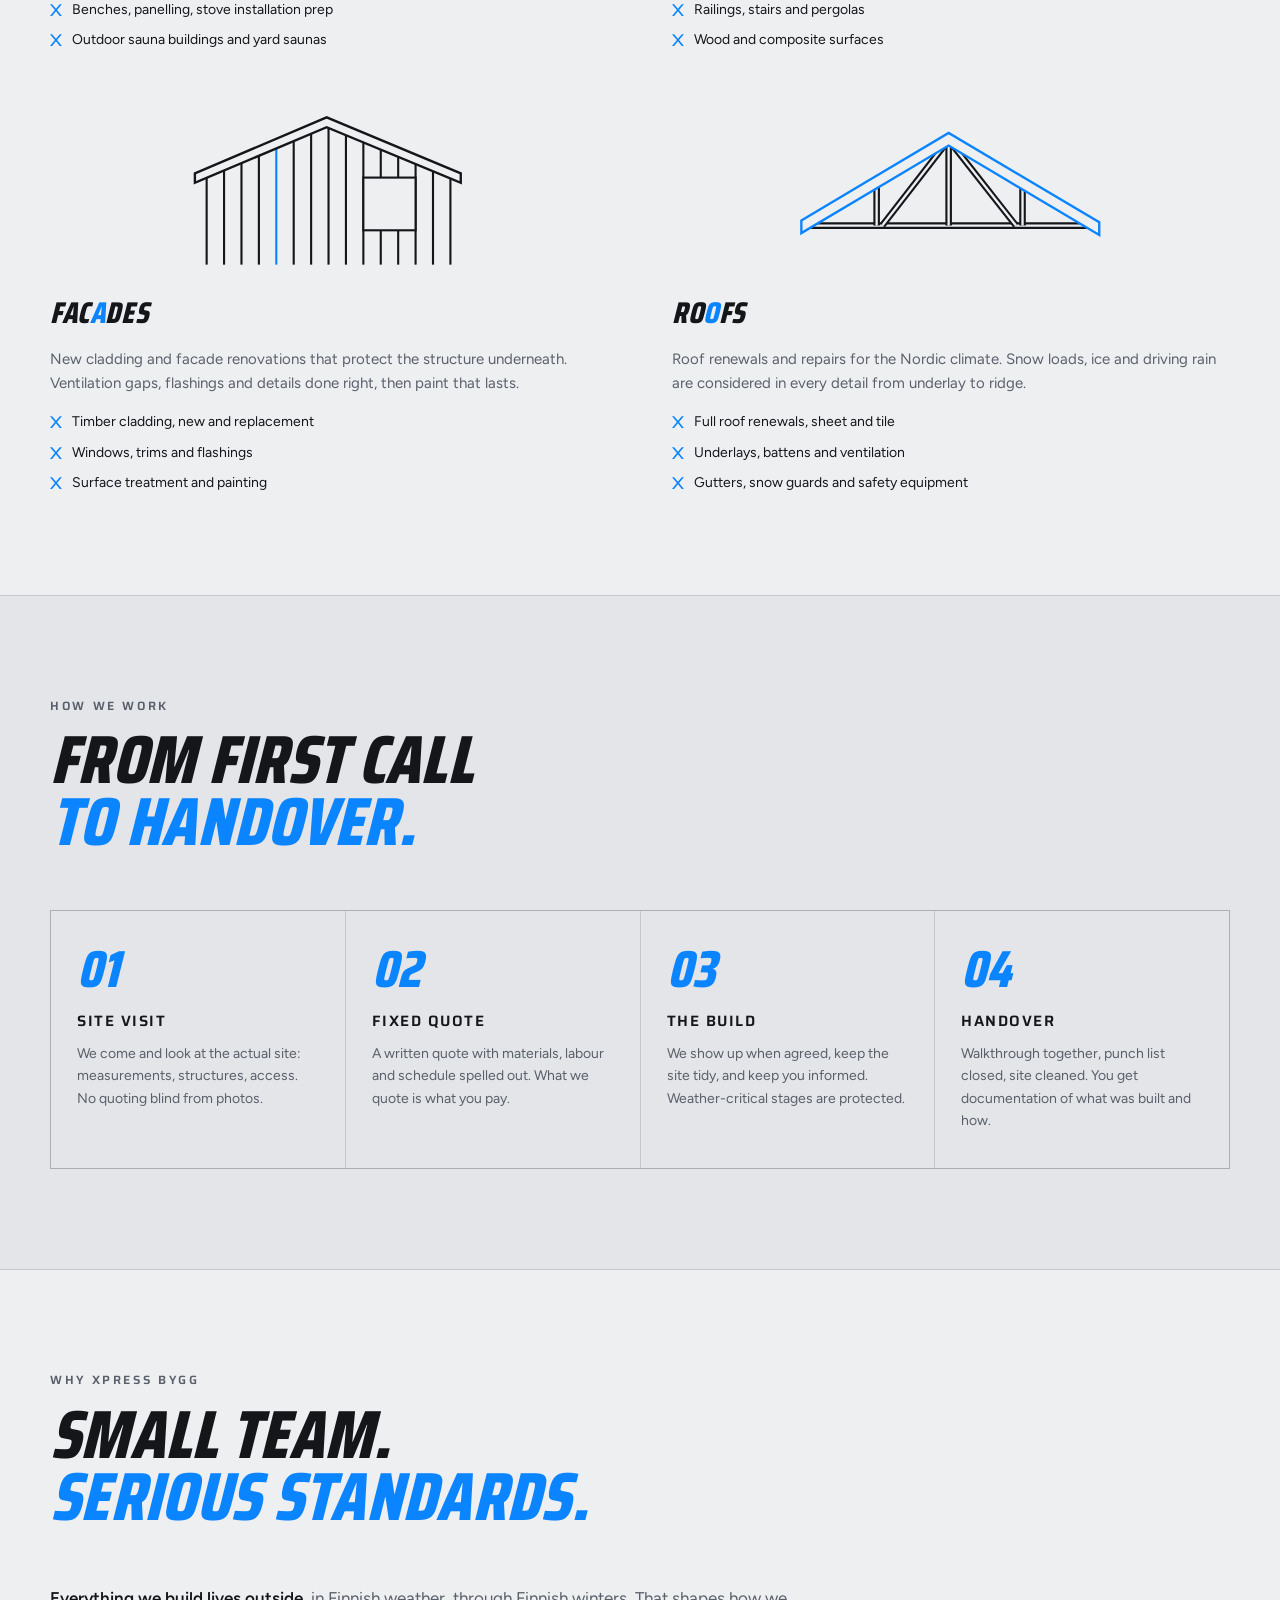
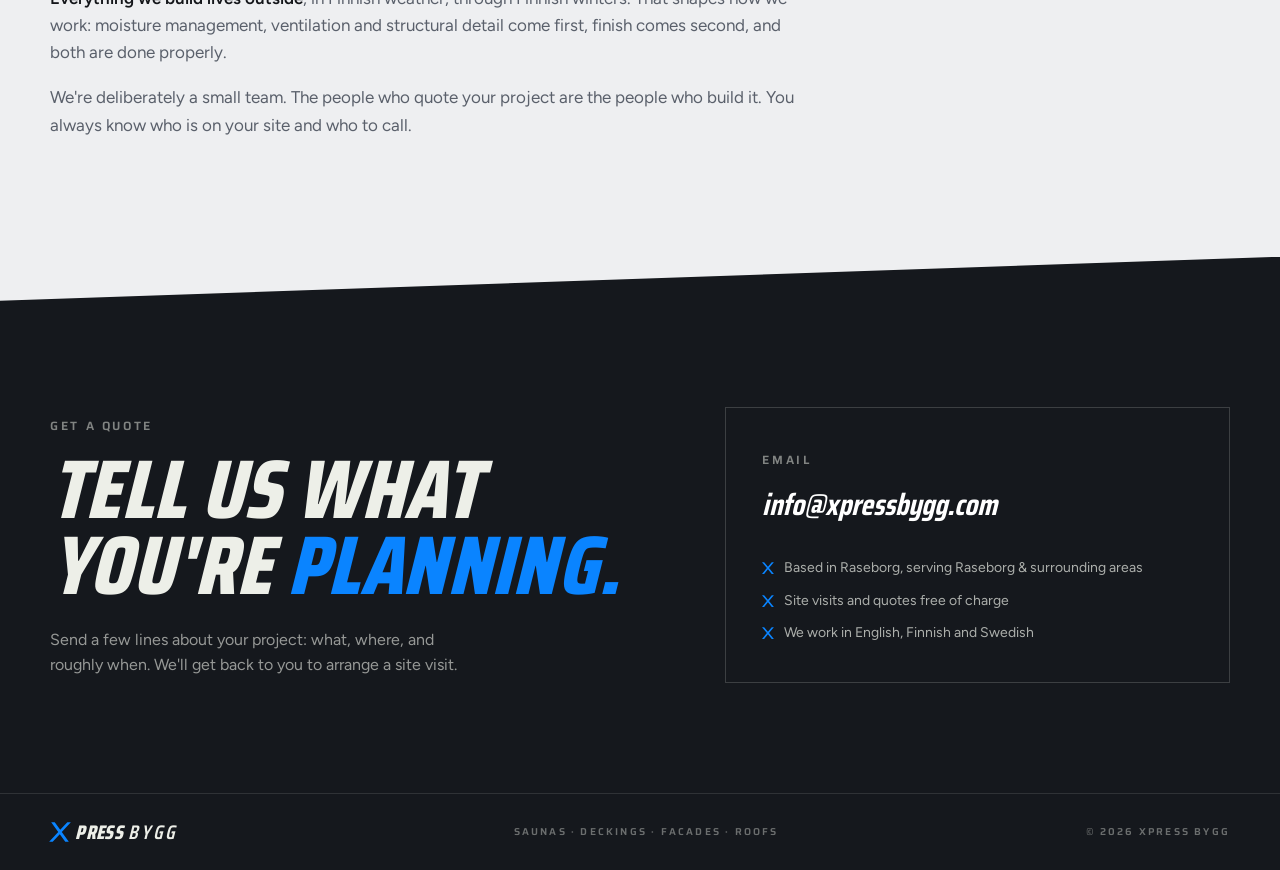
==== commit d4c588de: "Centre service drawings; square handrail and shared base on decking, window on cladding lines, close" ====
--- a/en/index.html
+++ b/en/index.html
@@ -195,7 +195,7 @@
   display:grid;grid-template-columns:1fr 1fr;gap:56px 64px;
 }
 .svc{position:relative}
-.svc svg.illu{display:block;width:100%;max-width:320px;height:auto;aspect-ratio:2/1;margin-bottom:22px}
+.svc svg.illu{display:block;width:100%;max-width:320px;height:auto;aspect-ratio:2/1;margin:0 auto 22px}
 .svc h3{
   font-family:'Saira Condensed',sans-serif;font-style:italic;font-weight:800;
   text-transform:uppercase;font-size:30px;letter-spacing:.02em;
@@ -385,7 +385,7 @@
       </article>
 
       <article class="svc reveal" id="svc-deck">
-        <svg class="illu" viewBox="0 0 680 340" role="img" aria-label="Terrass" stroke-linecap="butt"><line x1="148" y1="216" x2="675" y2="216" stroke="var(--ink)" stroke-width="4"/><line x1="148" y1="242" x2="675" y2="242" stroke="var(--ink)" stroke-width="4"/><line x1="148" y1="268" x2="675" y2="268" stroke="var(--ink)" stroke-width="4"/><line x1="148" y1="294" x2="675" y2="294" stroke="var(--ink)" stroke-width="4"/><line x1="148" y1="320" x2="675" y2="320" stroke="var(--ink)" stroke-width="4"/><line x1="148" y1="214" x2="148" y2="335" stroke="var(--ink)" stroke-width="4"/><line x1="56" y1="318" x2="148" y2="318" stroke="var(--ink)" stroke-width="4"/><line x1="98" y1="284" x2="148" y2="284" stroke="var(--ink)" stroke-width="4"/><line x1="140" y1="251" x2="148" y2="251" stroke="var(--ink)" stroke-width="4"/><path d="M16 335 V318 H56 V284 H98 V251 H148 V214" fill="none" stroke="var(--accent)" stroke-width="5.5" stroke-linejoin="miter"/><line x1="77" y1="200" x2="77" y2="284" stroke="var(--ink)" stroke-width="5"/><line x1="152" y1="150" x2="152" y2="214" stroke="var(--ink)" stroke-width="5"/><path d="M62 202 L164 138" fill="none" stroke="var(--ink)" stroke-width="16" stroke-linecap="round" stroke-linejoin="miter"/><path d="M62 202 L164 138" fill="none" stroke="var(--paper)" stroke-width="7" stroke-linecap="round" stroke-linejoin="miter"/></svg>
+        <svg class="illu" viewBox="0 0 680 340" role="img" aria-label="Terrass" stroke-linecap="butt"><line x1="148" y1="216" x2="675" y2="216" stroke="var(--ink)" stroke-width="4"/><line x1="148" y1="242" x2="675" y2="242" stroke="var(--ink)" stroke-width="4"/><line x1="148" y1="268" x2="675" y2="268" stroke="var(--ink)" stroke-width="4"/><line x1="148" y1="294" x2="675" y2="294" stroke="var(--ink)" stroke-width="4"/><line x1="14" y1="320" x2="675" y2="320" stroke="var(--ink)" stroke-width="4"/><line x1="148" y1="214" x2="148" y2="320" stroke="var(--ink)" stroke-width="4"/><line x1="60" y1="285" x2="148" y2="285" stroke="var(--ink)" stroke-width="4"/><line x1="104" y1="251" x2="148" y2="251" stroke="var(--ink)" stroke-width="4"/><path d="M16 322 V285 H60 V251 H104 V216 H148" fill="none" stroke="var(--accent)" stroke-width="5.5" stroke-linejoin="miter"/><line x1="38" y1="205" x2="38" y2="285" stroke="var(--ink)" stroke-width="5"/><line x1="148" y1="152" x2="148" y2="216" stroke="var(--ink)" stroke-width="5"/><polygon points="22.9,199.7 156.9,134.7 163.1,147.3 29.1,212.3" fill="var(--paper)" stroke="var(--ink)" stroke-width="4.5" stroke-linejoin="miter"/></svg>
         <h3>Deck<em>i</em>ngs</h3>
         <p>Terraces and decks with proper foundations and framing. The part you don't see is the part that decides how long it lasts.</p>
         <ul>
@@ -396,7 +396,7 @@
       </article>
 
       <article class="svc reveal" id="svc-facade">
-        <svg class="illu" viewBox="0 0 680 340" role="img" aria-label="Fasad" stroke-linecap="butt"><line x1="80" y1="150.5" x2="80" y2="335" stroke="var(--ink)" stroke-width="4.5"/><line x1="117" y1="134.9" x2="117" y2="335" stroke="var(--ink)" stroke-width="4.5"/><line x1="154" y1="119.3" x2="154" y2="335" stroke="var(--ink)" stroke-width="4.5"/><line x1="191" y1="103.7" x2="191" y2="335" stroke="var(--ink)" stroke-width="4.5"/><line x1="228" y1="88.1" x2="228" y2="335" stroke="var(--accent)" stroke-width="4.5"/><line x1="265" y1="72.5" x2="265" y2="335" stroke="var(--ink)" stroke-width="4.5"/><line x1="302" y1="56.9" x2="302" y2="335" stroke="var(--ink)" stroke-width="4.5"/><line x1="339" y1="44.7" x2="339" y2="335" stroke="var(--ink)" stroke-width="4.5"/><line x1="376" y1="60.0" x2="376" y2="335" stroke="var(--ink)" stroke-width="4.5"/><line x1="413" y1="75.3" x2="413" y2="335" stroke="var(--ink)" stroke-width="4.5"/><line x1="450" y1="90.6" x2="450" y2="335" stroke="var(--ink)" stroke-width="4.5"/><line x1="487" y1="105.9" x2="487" y2="335" stroke="var(--ink)" stroke-width="4.5"/><line x1="524" y1="121.3" x2="524" y2="335" stroke="var(--ink)" stroke-width="4.5"/><line x1="561" y1="136.6" x2="561" y2="335" stroke="var(--ink)" stroke-width="4.5"/><line x1="598" y1="151.9" x2="598" y2="335" stroke="var(--ink)" stroke-width="4.5"/><rect x="400" y="150" width="117" height="112" fill="var(--paper)" stroke="var(--ink)" stroke-width="5.5"/><path d="M55 141 L335 22 L620 141 L620 161 L335 43 L55 161 Z" fill="var(--paper)" stroke="var(--ink)" stroke-width="5" stroke-linejoin="miter"/></svg>
+        <svg class="illu" viewBox="0 0 680 340" role="img" aria-label="Fasad" stroke-linecap="butt"><line x1="80" y1="150.5" x2="80" y2="335" stroke="var(--ink)" stroke-width="4.5"/><line x1="117" y1="134.9" x2="117" y2="335" stroke="var(--ink)" stroke-width="4.5"/><line x1="154" y1="119.3" x2="154" y2="335" stroke="var(--ink)" stroke-width="4.5"/><line x1="191" y1="103.7" x2="191" y2="335" stroke="var(--ink)" stroke-width="4.5"/><line x1="228" y1="88.1" x2="228" y2="335" stroke="var(--accent)" stroke-width="4.5"/><line x1="265" y1="72.5" x2="265" y2="335" stroke="var(--ink)" stroke-width="4.5"/><line x1="302" y1="56.9" x2="302" y2="335" stroke="var(--ink)" stroke-width="4.5"/><line x1="339" y1="44.7" x2="339" y2="335" stroke="var(--ink)" stroke-width="4.5"/><line x1="376" y1="60.0" x2="376" y2="335" stroke="var(--ink)" stroke-width="4.5"/><line x1="413" y1="75.3" x2="413" y2="335" stroke="var(--ink)" stroke-width="4.5"/><line x1="450" y1="90.6" x2="450" y2="335" stroke="var(--ink)" stroke-width="4.5"/><line x1="487" y1="105.9" x2="487" y2="335" stroke="var(--ink)" stroke-width="4.5"/><line x1="524" y1="121.3" x2="524" y2="335" stroke="var(--ink)" stroke-width="4.5"/><line x1="561" y1="136.6" x2="561" y2="335" stroke="var(--ink)" stroke-width="4.5"/><line x1="598" y1="151.9" x2="598" y2="335" stroke="var(--ink)" stroke-width="4.5"/><rect x="413" y="150" width="111" height="112" fill="var(--paper)" stroke="var(--ink)" stroke-width="4.5"/><path d="M55 141 L335 22 L620 141 L620 161 L335 43 L55 161 Z" fill="var(--paper)" stroke="var(--ink)" stroke-width="5" stroke-linejoin="miter"/></svg>
         <h3>Fac<em>a</em>des</h3>
         <p>New cladding and facade renovations that protect the structure underneath. Ventilation gaps, flashings and details done right, then paint that lasts.</p>
         <ul>
@@ -407,7 +407,7 @@
       </article>
 
       <article class="svc reveal" id="svc-roof">
-        <svg class="illu" viewBox="0 0 680 340" role="img" aria-label="Tak" stroke-linecap="butt"><path d="M40 252 H640" fill="none" stroke="var(--ink)" stroke-width="14" stroke-linecap="butt" stroke-linejoin="miter"/><path d="M40 252 H640" fill="none" stroke="var(--paper)" stroke-width="5" stroke-linecap="butt" stroke-linejoin="miter"/><path d="M182 180 V252" fill="none" stroke="var(--ink)" stroke-width="14" stroke-linecap="butt" stroke-linejoin="miter"/><path d="M182 180 V252" fill="none" stroke="var(--paper)" stroke-width="5" stroke-linecap="butt" stroke-linejoin="miter"/><path d="M492 180 V252" fill="none" stroke="var(--ink)" stroke-width="14" stroke-linecap="butt" stroke-linejoin="miter"/><path d="M492 180 V252" fill="none" stroke="var(--paper)" stroke-width="5" stroke-linecap="butt" stroke-linejoin="miter"/><path d="M335 82 V252" fill="none" stroke="var(--ink)" stroke-width="14" stroke-linecap="butt" stroke-linejoin="miter"/><path d="M335 82 V252" fill="none" stroke="var(--paper)" stroke-width="5" stroke-linecap="butt" stroke-linejoin="miter"/><path d="M325 98 L194 252" fill="none" stroke="var(--ink)" stroke-width="14" stroke-linecap="butt" stroke-linejoin="miter"/><path d="M325 98 L194 252" fill="none" stroke="var(--paper)" stroke-width="5" stroke-linecap="butt" stroke-linejoin="miter"/><path d="M345 98 L478 252" fill="none" stroke="var(--ink)" stroke-width="14" stroke-linecap="butt" stroke-linejoin="miter"/><path d="M345 98 L478 252" fill="none" stroke="var(--paper)" stroke-width="5" stroke-linecap="butt" stroke-linejoin="miter"/><path d="M22 241 L335 55 L655 245 L655 272 L335 82 L22 268 Z" fill="var(--paper)" stroke="var(--accent)" stroke-width="5" stroke-linejoin="miter"/></svg>
+        <svg class="illu" viewBox="0 0 680 340" role="img" aria-label="Tak" stroke-linecap="butt"><defs><clipPath id="truss-in"><path d="M22 268 L335 82 L655 272 L680 340 L0 340 Z"/></clipPath></defs><path d="M22 241 L335 55 L655 245 L655 272 L335 82 L22 268 Z" fill="var(--paper)" stroke="none"/><g clip-path="url(#truss-in)"><path d="M0 252 H680" fill="none" stroke="var(--ink)" stroke-width="14" stroke-linecap="butt" stroke-linejoin="miter"/><path d="M0 252 H680" fill="none" stroke="var(--paper)" stroke-width="5" stroke-linecap="butt" stroke-linejoin="miter"/><path d="M182 40 V252" fill="none" stroke="var(--ink)" stroke-width="14" stroke-linecap="butt" stroke-linejoin="miter"/><path d="M182 40 V252" fill="none" stroke="var(--paper)" stroke-width="5" stroke-linecap="butt" stroke-linejoin="miter"/><path d="M492 40 V252" fill="none" stroke="var(--ink)" stroke-width="14" stroke-linecap="butt" stroke-linejoin="miter"/><path d="M492 40 V252" fill="none" stroke="var(--paper)" stroke-width="5" stroke-linecap="butt" stroke-linejoin="miter"/><path d="M335 40 V252" fill="none" stroke="var(--ink)" stroke-width="14" stroke-linecap="butt" stroke-linejoin="miter"/><path d="M335 40 V252" fill="none" stroke="var(--paper)" stroke-width="5" stroke-linecap="butt" stroke-linejoin="miter"/><path d="M335 70 L194 252" fill="none" stroke="var(--ink)" stroke-width="14" stroke-linecap="butt" stroke-linejoin="miter"/><path d="M335 70 L194 252" fill="none" stroke="var(--paper)" stroke-width="5" stroke-linecap="butt" stroke-linejoin="miter"/><path d="M335 70 L478 252" fill="none" stroke="var(--ink)" stroke-width="14" stroke-linecap="butt" stroke-linejoin="miter"/><path d="M335 70 L478 252" fill="none" stroke="var(--paper)" stroke-width="5" stroke-linecap="butt" stroke-linejoin="miter"/></g><path d="M22 241 L335 55 L655 245 L655 272 L335 82 L22 268 Z" fill="none" stroke="var(--accent)" stroke-width="5" stroke-linejoin="miter"/></svg>
         <h3>Ro<em>o</em>fs</h3>
         <p>Roof renewals and repairs for the Nordic climate. Snow loads, ice and driving rain are considered in every detail from underlay to ridge.</p>
         <ul>
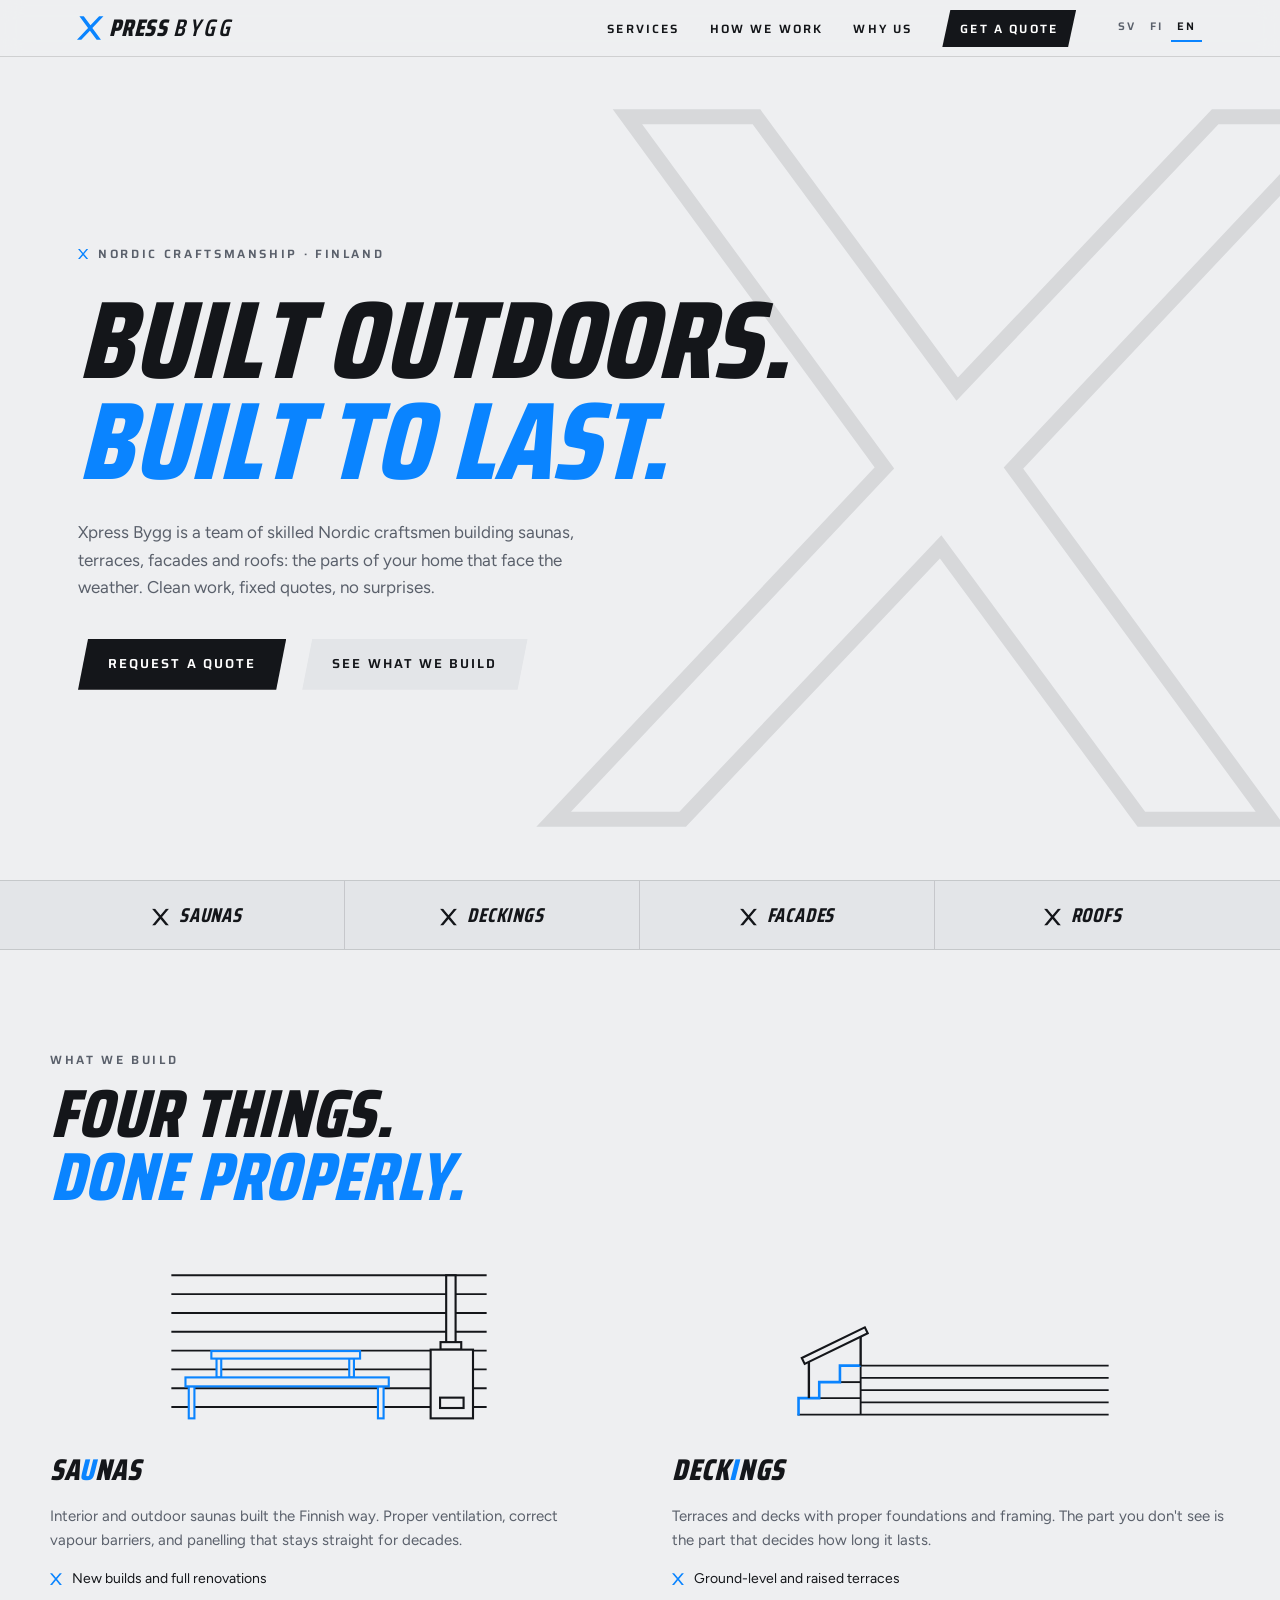
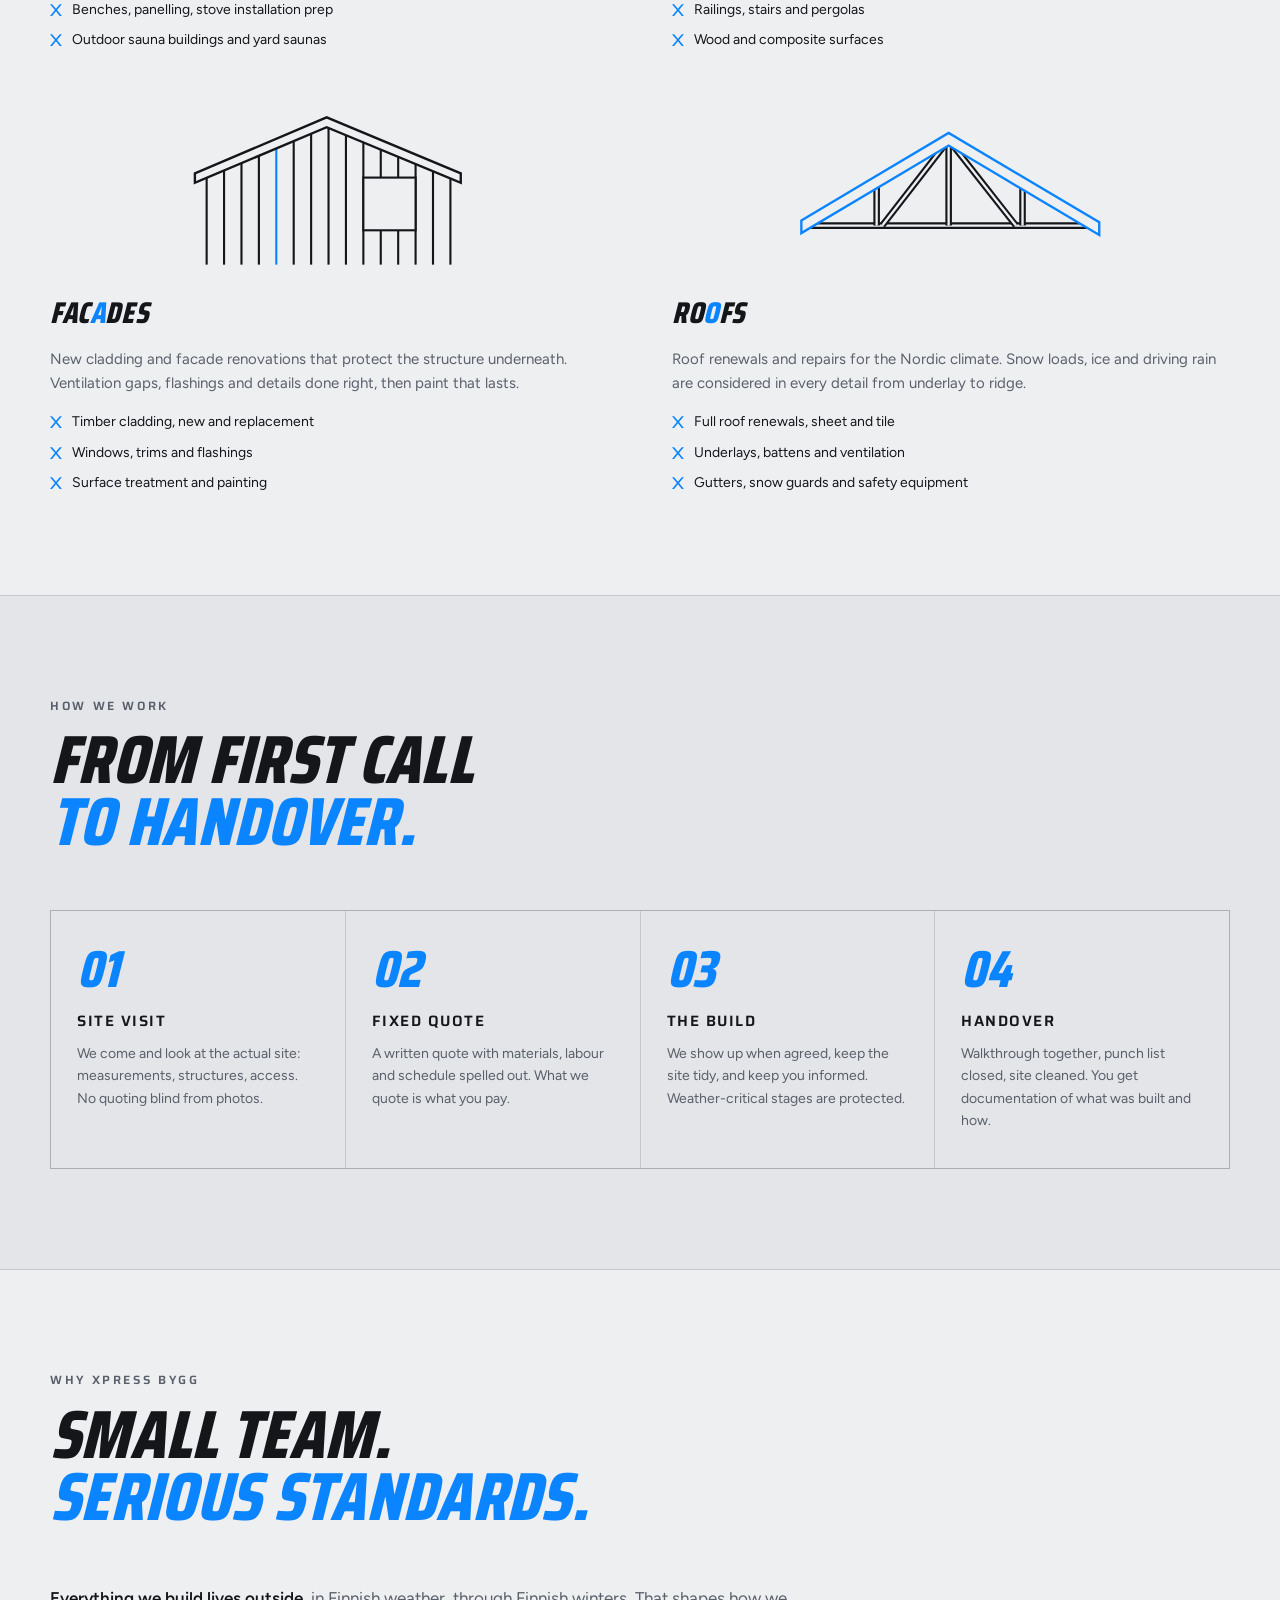
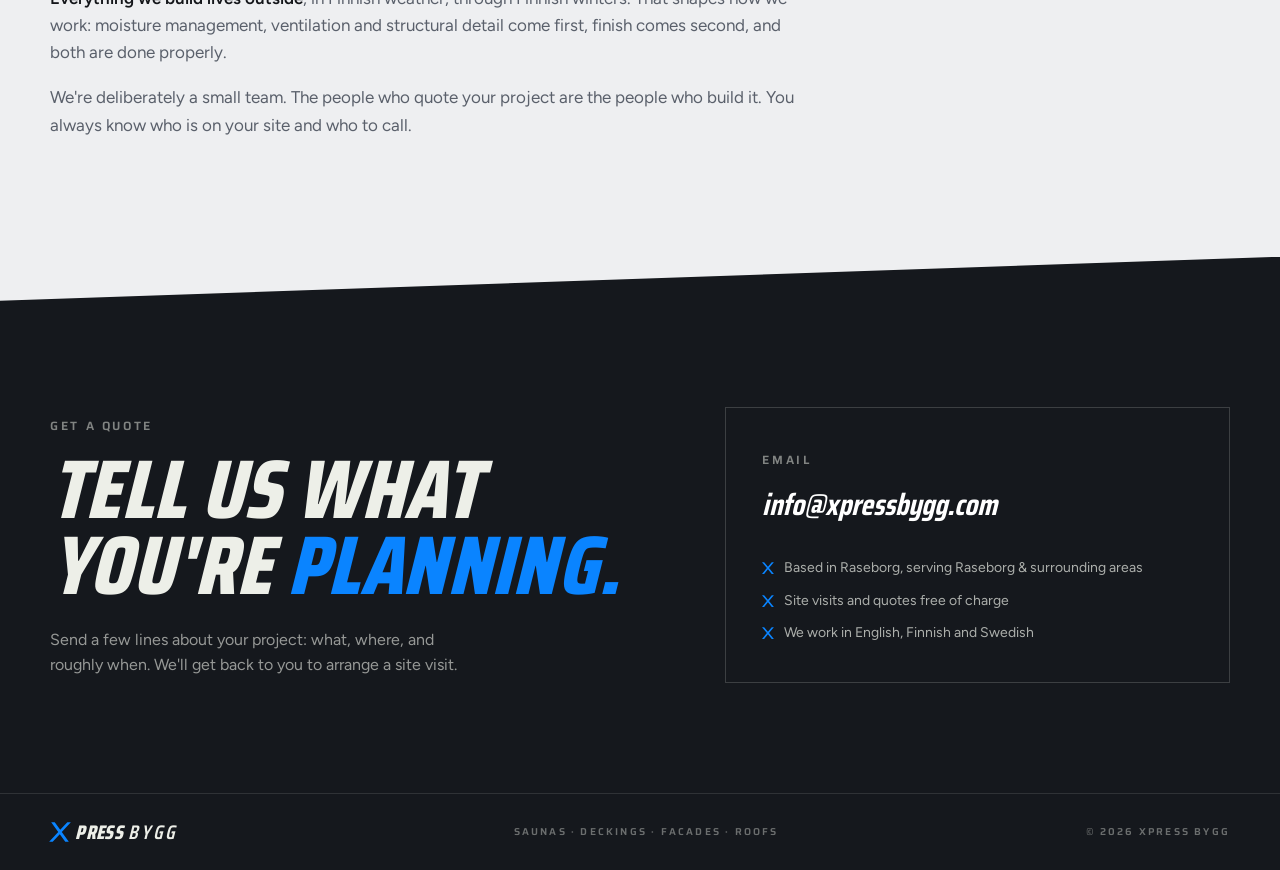
==== commit 1ed4df90: "Saunas heading: blue U instead of N (FI/EN) Co-Authored-By: Claude Opus 5.5 <noreply@anthropic.com> " ====
--- a/en/index.html
+++ b/en/index.html
@@ -375,7 +375,7 @@
 
       <article class="svc reveal" id="svc-sauna">
         <svg class="illu" viewBox="0 0 680 340" role="img" aria-label="Bastu" stroke-linecap="butt"><line x1="5" y1="24" x2="675" y2="24" stroke="var(--ink)" stroke-width="4"/><line x1="5" y1="64" x2="675" y2="64" stroke="var(--ink)" stroke-width="4"/><line x1="5" y1="104" x2="675" y2="104" stroke="var(--ink)" stroke-width="4"/><line x1="5" y1="144" x2="675" y2="144" stroke="var(--ink)" stroke-width="4"/><line x1="5" y1="184" x2="675" y2="184" stroke="var(--ink)" stroke-width="4"/><line x1="5" y1="224" x2="675" y2="224" stroke="var(--ink)" stroke-width="4"/><line x1="5" y1="264" x2="675" y2="264" stroke="var(--ink)" stroke-width="4"/><line x1="5" y1="304" x2="675" y2="304" stroke="var(--ink)" stroke-width="4"/><rect x="589" y="24" width="20" height="147" fill="var(--paper)" stroke="var(--ink)" stroke-width="4.5"/><rect x="577" y="166" width="44" height="16" fill="var(--paper)" stroke="var(--ink)" stroke-width="4.5"/><rect x="556" y="182" width="90" height="146" fill="var(--paper)" stroke="var(--ink)" stroke-width="4.5"/><rect x="576" y="284" width="50" height="22" fill="var(--paper)" stroke="var(--ink)" stroke-width="4.5"/><rect x="42" y="260" width="12" height="68" fill="var(--paper)" stroke="var(--accent)" stroke-width="4.5"/><rect x="444" y="260" width="12" height="68" fill="var(--paper)" stroke="var(--accent)" stroke-width="4.5"/><rect x="101" y="200" width="10" height="41" fill="var(--paper)" stroke="var(--accent)" stroke-width="4.5"/><rect x="383" y="200" width="10" height="41" fill="var(--paper)" stroke="var(--accent)" stroke-width="4.5"/><rect x="90" y="185" width="316" height="16" fill="var(--paper)" stroke="var(--accent)" stroke-width="4.5"/><rect x="35" y="241" width="432" height="19" fill="var(--paper)" stroke="var(--accent)" stroke-width="4.5"/></svg>
-        <h3>Sau<em>n</em>as</h3>
+        <h3>Sa<em>u</em>nas</h3>
         <p>Interior and outdoor saunas built the Finnish way. Proper ventilation, correct vapour barriers, and panelling that stays straight for decades.</p>
         <ul>
           <li><svg class="xmark" viewBox="0 0 100 98" aria-hidden="true"><use href="#xglyph" fill="var(--accent)"/></svg>New builds and full renovations</li>
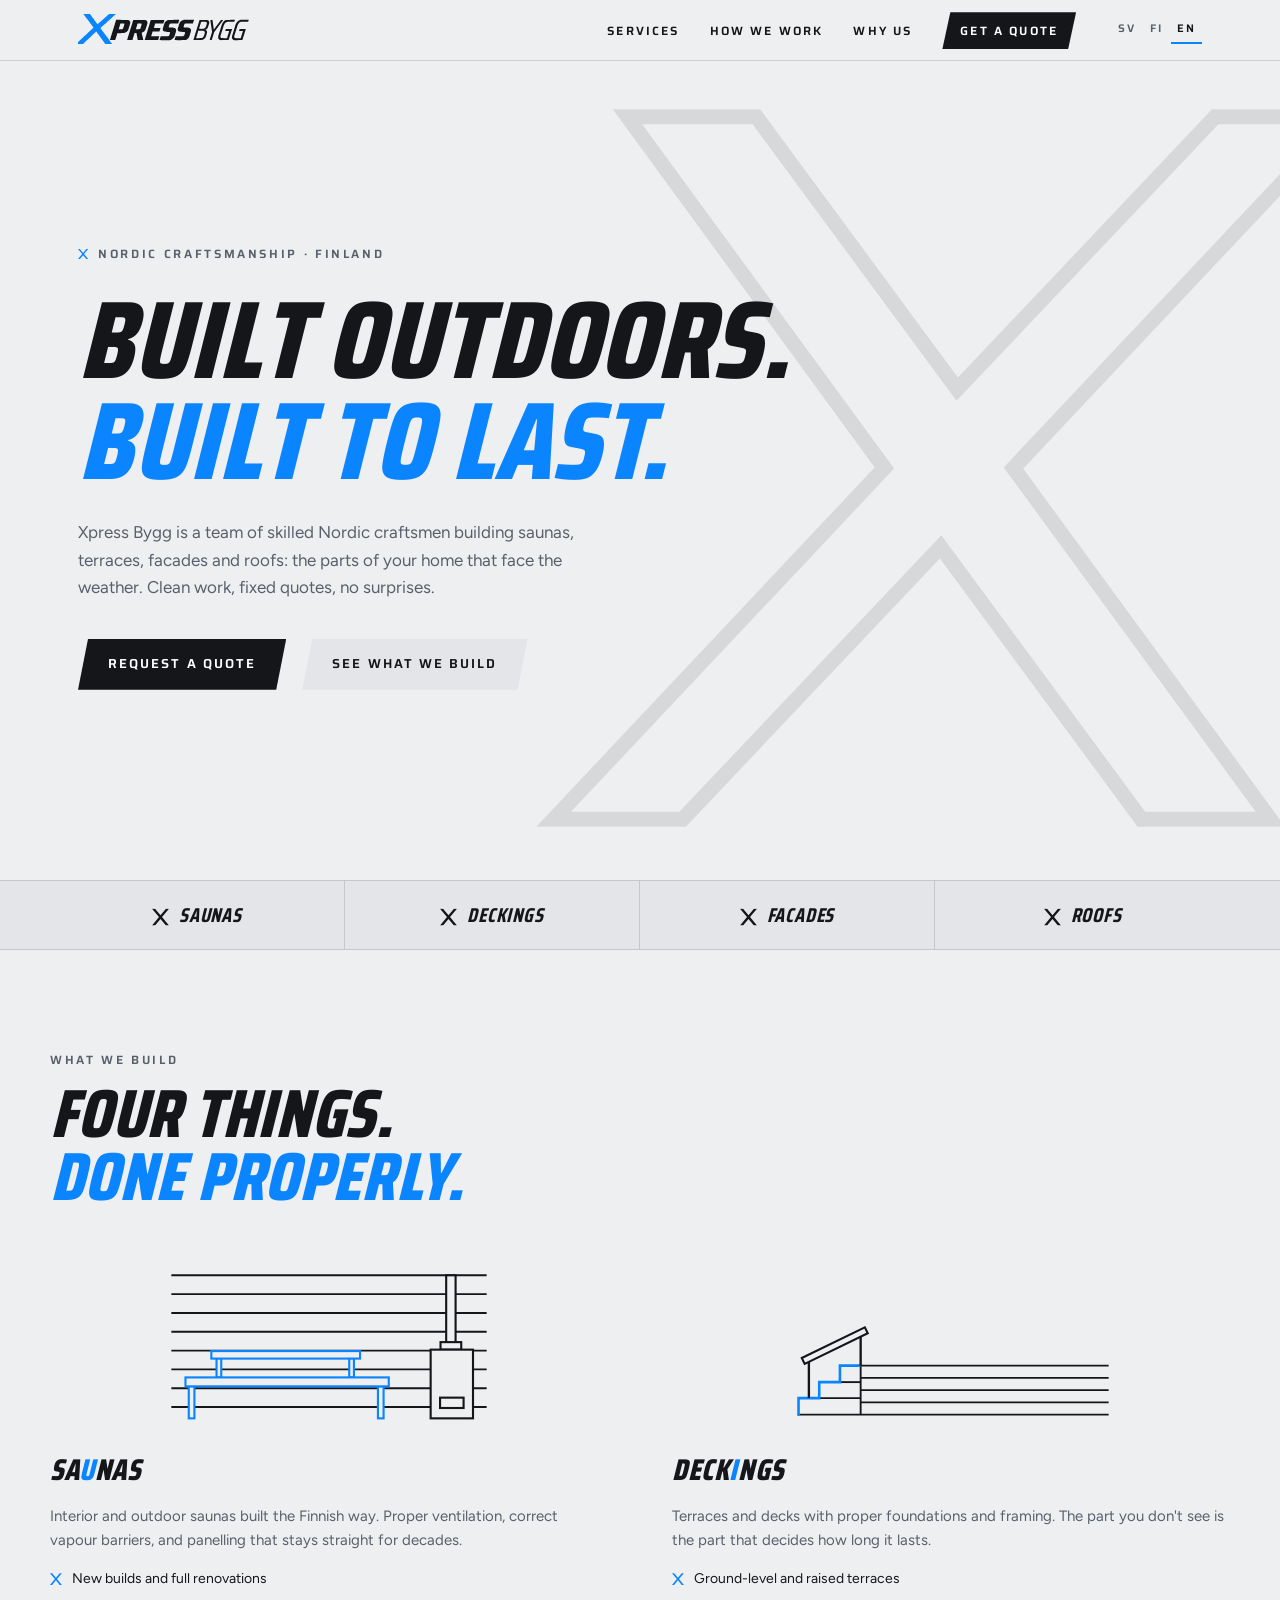
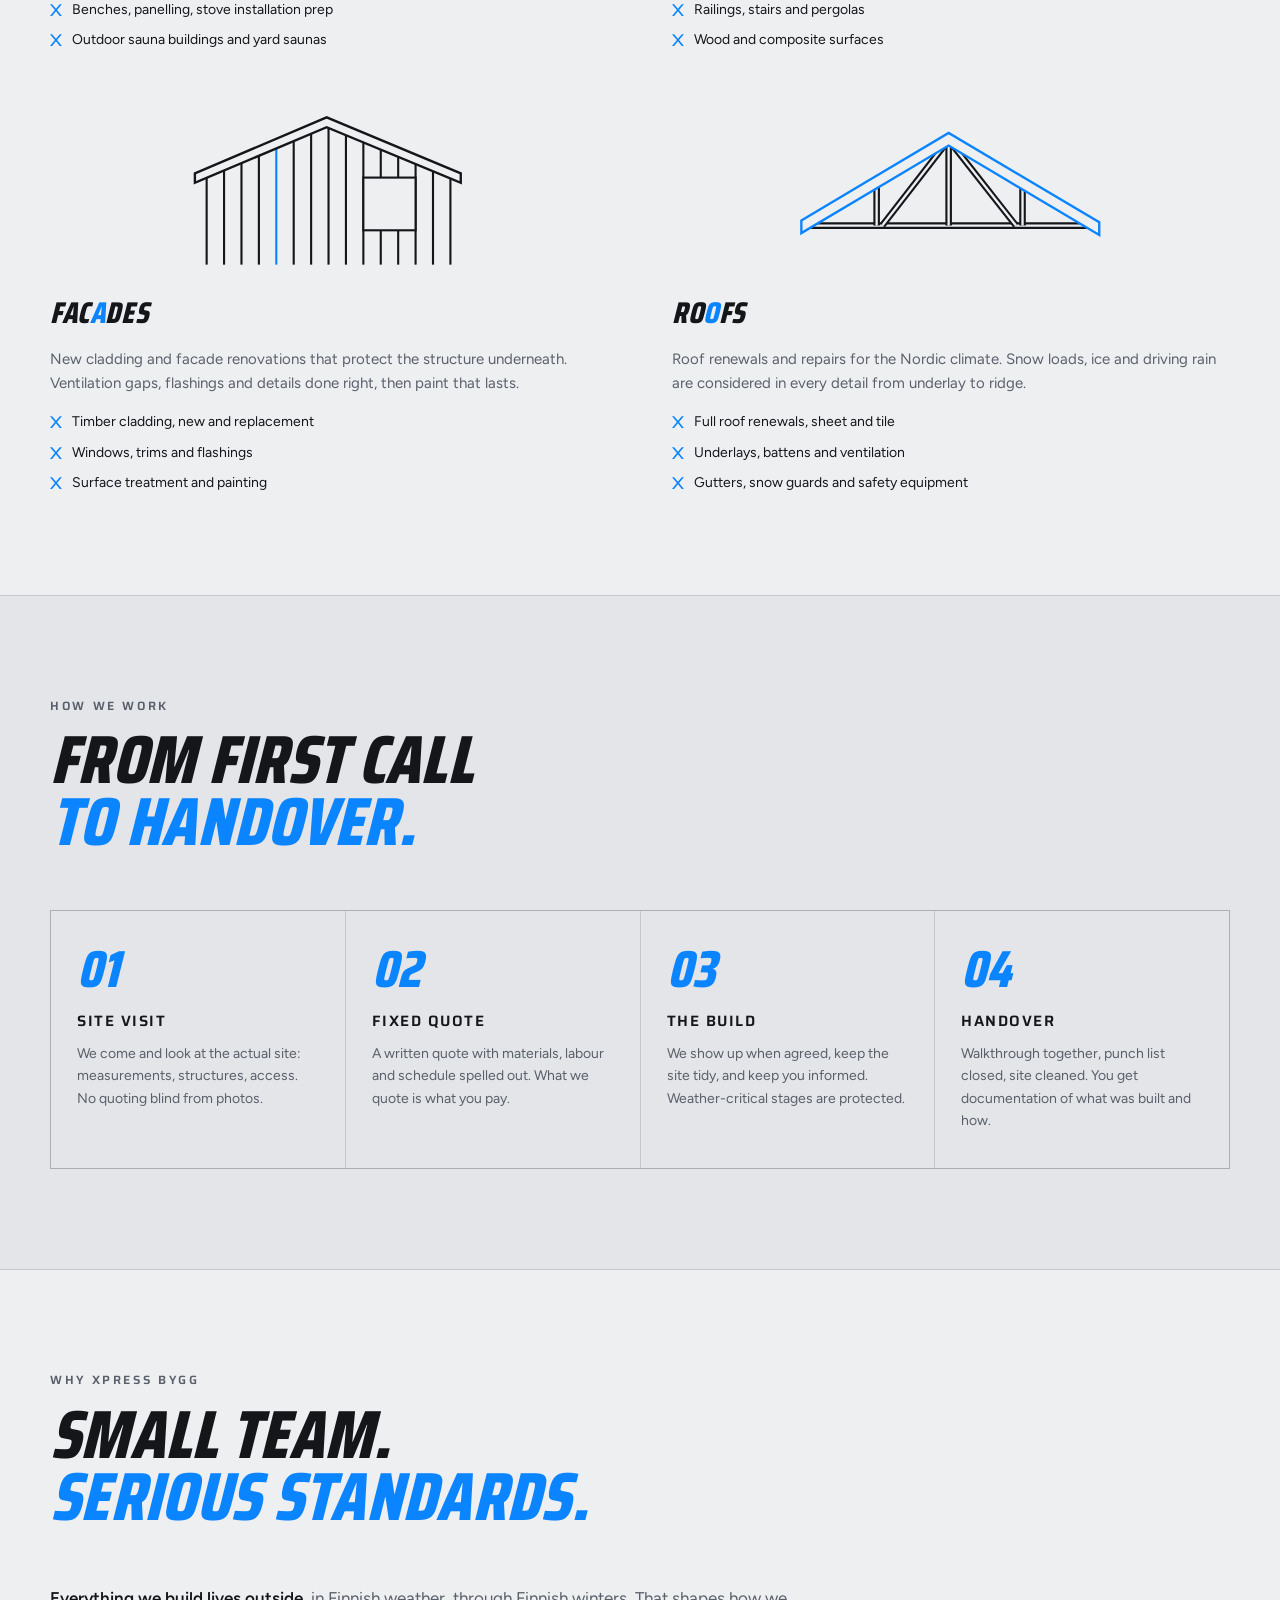
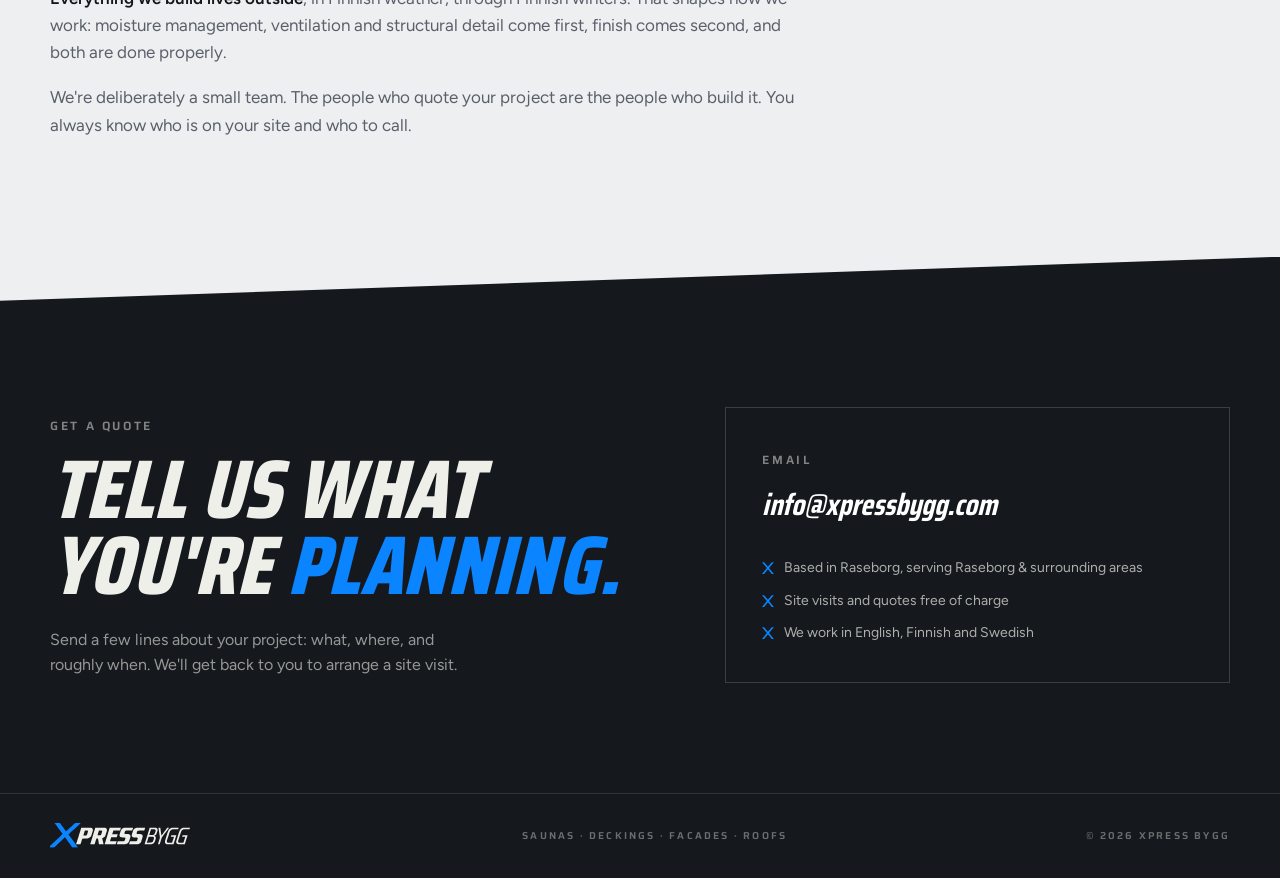
==== commit 4809917a: "New logo in header, footer and link preview Co-Authored-By: Claude Opus 5.5 <noreply@anthropic.com> " ====
--- a/en/index.html
+++ b/en/index.html
@@ -81,14 +81,7 @@
   padding:14px 28px;
 }
 .brand{display:flex;align-items:center;gap:7px;text-decoration:none;color:var(--ink)}
-.brand-x{height:24px;width:24px;flex-shrink:0;overflow:visible}
-.brand-word{
-  font-family:'Saira Condensed',sans-serif;font-style:italic;
-  font-size:24px;line-height:1;letter-spacing:.02em;text-transform:uppercase;
-  white-space:nowrap;display:flex;align-items:baseline;gap:6px;
-}
-.brand-word b{font-weight:800;font-style:italic}
-.brand-word i{font-weight:600;font-style:italic;letter-spacing:.14em}
+.logo{display:block;height:32px;width:auto}
 nav ul{display:flex;gap:30px;list-style:none;align-items:center}
 nav a{
   font-family:'Saira',sans-serif;font-weight:600;font-size:12px;
@@ -294,7 +287,7 @@
 @media(max-width:520px){
   .steps{grid-template-columns:1fr}
   .nav-inner{padding:12px 16px}
-  .brand svg{height:22px}
+  .logo{height:26px}
 }
 </style>
 </head>
@@ -306,15 +299,16 @@
     <g id="xglyph">
       <polygon points="18,0 50,38 82,0 100,0 59,49 100,98 82,98 50,60 18,98 0,98 41,49 0,0"/>
     </g>
+    <symbol id="logo" viewBox="15 13 1297 240">
+      <path fill="var(--accent)" d="M17.9 251.0C17.6 250.8 17.3 250.4 17.3 250.2C17.3 249.7 32.2 235.1 48.8 219.4C54.9 213.6 60.4 208.3 61.2 207.5C61.9 206.7 62.8 205.9 63.1 205.8C63.4 205.6 64.9 204.3 66.4 202.8C73.3 196.3 80.1 189.9 82.7 187.5C84.2 186.1 88.2 182.3 91.5 179.2C94.8 176.0 98.4 172.7 99.5 171.7C102.1 169.2 108.5 163.2 122.5 149.8C126.0 146.5 130.0 142.7 131.3 141.5C136.8 136.5 143.6 130.1 144.7 128.8L145.7 127.7L144.5 125.8C143.8 124.8 142.5 122.9 141.5 121.7C140.6 120.4 138.9 118.2 137.9 116.6C136.8 115.1 134.9 112.4 133.6 110.6C132.3 108.8 130.3 106.1 129.2 104.7C128.1 103.2 123.5 97.1 119.1 91.1C111.9 81.4 106.3 73.8 103.4 69.8C102.8 69.1 101.5 67.3 100.3 65.8C99.2 64.4 96.3 60.5 93.9 57.3C91.5 54.1 87.8 49.2 85.7 46.4C83.6 43.6 80.9 40.1 79.8 38.6C78.6 37.1 77.1 35.1 76.4 34.2C75.7 33.3 73.6 30.4 71.7 27.8C69.7 25.2 67.3 22.0 66.2 20.5C63.9 17.5 63.4 16.2 64.3 15.7C64.7 15.5 73.3 15.3 88.1 15.3C109.7 15.3 111.3 15.4 111.9 15.9C112.6 16.5 119.8 26.1 133.5 44.7C137.2 49.7 140.8 54.5 141.5 55.4C142.3 56.4 143.4 57.9 144.0 58.8C144.6 59.8 146.3 62.0 147.6 63.8C149.0 65.7 150.5 67.8 151.1 68.5C153.3 71.5 156.8 76.3 158.7 78.8C164.0 85.9 166.9 89.9 167.8 91.1C169.0 92.7 175.0 100.8 176.0 102.0C177.0 103.2 176.6 103.5 187.0 94.2C189.3 92.1 193.0 88.9 195.2 86.8C199.9 82.5 209.4 74.1 213.2 70.9C214.6 69.6 217.0 67.5 218.3 66.2C219.7 64.8 222.1 62.7 223.7 61.3C225.2 60.0 227.4 58.0 228.4 57.0C229.5 56.0 230.6 55.0 231.0 54.9C231.4 54.7 231.7 54.5 231.7 54.3C231.7 54.2 233.4 52.5 235.6 50.6C237.7 48.7 241.0 45.7 242.9 43.9C244.7 42.1 246.8 40.2 247.5 39.6C248.2 39.1 251.8 35.8 255.5 32.4C261.3 26.9 266.6 22.1 272.3 17.1L274.1 15.5L298.9 15.5C318.1 15.5 323.8 15.6 323.9 15.9C324.1 16.4 320.6 20.2 317.9 22.5C316.8 23.4 314.0 26.0 311.7 28.2C307.6 32.1 303.8 35.5 293.8 44.7C291.1 47.1 287.4 50.5 285.7 52.2C283.9 53.8 281.2 56.3 279.7 57.7C278.1 59.0 276.3 60.7 275.7 61.3C275.0 62.0 273.2 63.6 271.7 65.0C270.1 66.3 268.3 68.0 267.6 68.7C266.9 69.3 265.3 70.8 264.0 72.0C262.6 73.2 261.0 74.7 260.3 75.4C259.7 76.0 257.8 77.7 256.2 79.2C254.5 80.6 250.4 84.4 247.0 87.5C237.6 96.1 235.3 98.2 229.6 103.2C226.8 105.7 222.1 109.9 219.3 112.4C216.5 115.0 212.5 118.5 210.5 120.3C204.7 125.5 199.9 129.9 199.2 130.6C198.6 131.3 198.6 131.3 200.1 133.6C200.9 134.8 203.4 138.3 205.7 141.4C209.9 147.1 212.0 149.9 219.8 160.6C229.2 173.4 233.5 179.2 234.8 181.0C235.5 181.8 237.8 185.0 240.0 188.0C248.3 199.4 250.9 202.9 253.5 206.2C255.0 208.1 257.0 210.7 257.9 212.1C258.9 213.4 260.7 215.9 261.9 217.6C263.2 219.3 264.9 221.7 265.8 222.9C266.7 224.2 269.4 228.0 272.0 231.4C274.5 234.8 277.8 239.5 279.5 241.8C281.2 244.1 282.9 246.6 283.4 247.3C285.1 249.4 285.4 250.2 284.8 250.8C284.3 251.3 281.6 251.3 260.0 251.3C239.1 251.3 235.5 251.3 234.7 250.8C234.2 250.6 233.3 249.6 232.7 248.6C232.1 247.6 231.0 245.9 230.1 244.8C229.3 243.7 228.2 242.2 227.7 241.5C224.8 237.3 214.4 222.9 213.2 221.3C212.4 220.3 211.2 218.6 210.5 217.5C209.7 216.4 208.1 214.0 206.7 212.2C199.3 202.2 195.4 196.8 192.9 193.3C192.0 191.8 189.9 189.0 188.3 186.9C183.9 180.9 182.8 179.3 181.0 176.8C180.1 175.5 179.2 174.3 179.0 174.1C178.8 174.0 177.3 172.0 175.8 169.7C174.3 167.4 172.2 164.4 171.1 163.0C170.0 161.6 168.8 159.9 168.3 159.3C167.9 158.6 167.3 157.9 167.0 157.8C166.7 157.7 165.8 158.4 164.7 159.4C163.7 160.4 159.9 164.0 156.3 167.3C152.8 170.7 147.6 175.6 144.9 178.1C142.1 180.7 137.9 184.7 135.5 187.0C133.1 189.3 126.1 196.0 119.8 202.0C113.6 207.9 106.2 215.0 103.5 217.7C100.8 220.3 97.9 223.0 97.2 223.7C95.8 224.8 82.0 238.1 77.8 242.2C76.6 243.5 74.7 245.3 73.7 246.2C72.7 247.1 71.3 248.5 70.6 249.3C69.9 250.1 68.9 250.8 68.5 251.0C67.3 251.5 18.7 251.4 17.9 251.0Z"/>
+      <path fill="currentColor" d="M661.0 222.1C652.0 221.9 642.1 221.2 641.8 220.9C641.4 220.6 641.8 219.2 643.2 214.8C648.0 199.9 650.1 193.8 650.4 193.4C650.7 193.1 652.2 193.1 656.7 193.3C665.1 193.8 703.1 193.8 705.5 193.3C708.9 192.7 712.4 190.4 713.6 188.0C714.0 187.4 715.1 184.3 716.0 181.1C717.0 178.0 718.2 173.9 718.9 172.0C720.9 165.9 720.3 163.3 716.6 161.7C714.9 160.9 714.4 160.9 702.0 160.6C684.9 160.3 680.9 159.7 674.1 156.2C670.5 154.4 666.7 148.8 666.0 144.3C665.5 141.7 665.8 136.2 666.5 133.7C667.2 131.3 668.9 125.7 670.6 120.1C671.4 117.7 672.0 115.5 672.0 115.3C672.0 115.0 672.7 112.5 673.6 109.6C674.5 106.8 675.8 102.9 676.3 101.0C679.0 92.6 681.7 88.0 687.7 82.0C691.3 78.4 692.6 77.4 697.4 74.7C698.8 74.0 703.3 72.4 708.0 70.9L710.5 70.2L742.2 70.1C775.5 69.9 789.2 70.3 789.6 71.2C789.7 71.5 789.4 72.8 788.9 74.1C788.4 75.4 787.7 77.5 787.4 78.7C787.0 79.9 785.8 83.5 784.7 86.7C783.5 89.9 782.3 93.5 781.9 94.7L781.1 96.8L778.1 96.8C776.5 96.8 764.8 96.7 752.2 96.5C736.4 96.3 728.4 96.4 726.7 96.6C722.8 97.2 719.1 99.3 717.0 102.3C716.5 103.0 715.5 105.5 714.7 107.8C714.0 110.2 712.8 113.9 712.1 116.0C711.2 118.9 710.9 120.4 710.9 122.2C710.8 124.5 710.9 124.7 712.0 125.8C713.8 127.7 714.8 127.8 729.8 127.8C742.0 127.9 743.5 127.9 746.7 128.6C751.8 129.6 753.2 130.1 756.2 131.6C762.0 134.5 764.9 138.1 765.9 143.4C767.1 149.8 766.0 154.9 758.8 177.2C757.4 181.6 756.0 186.1 755.6 187.3C753.3 195.3 751.9 198.4 748.8 202.8C744.5 209.0 738.8 214.1 732.1 217.4C727.2 219.9 722.1 221.4 717.0 222.0C714.3 222.3 670.9 222.4 661.0 222.1ZM771.2 222.1C770.1 222.1 765.9 221.9 761.8 221.7C757.8 221.5 754.4 221.2 754.2 221.0C753.8 220.6 755.1 216.2 759.8 202.0C761.2 197.5 762.6 193.6 762.9 193.4C763.2 192.9 764.2 192.9 769.6 193.3C777.1 193.8 814.6 193.8 817.4 193.3C821.9 192.6 826.0 189.5 827.3 186.1C828.4 182.9 831.4 173.4 832.3 170.0C833.1 166.9 833.1 166.8 832.5 165.3C831.8 163.5 830.6 162.4 828.2 161.5C826.7 161.0 824.8 160.9 813.7 160.7C806.6 160.5 799.9 160.2 798.8 160.0C790.7 158.5 785.2 156.2 782.3 153.1C780.2 150.8 778.4 147.2 778.0 144.3C777.8 143.1 777.7 140.7 777.8 138.9C778.0 135.1 777.8 135.7 786.7 107.7C787.4 105.4 788.0 103.3 788.0 103.1C788.0 102.3 789.7 97.6 791.1 94.5C793.8 88.6 797.0 84.2 801.6 80.2C807.4 75.2 812.9 72.6 822.0 70.6C825.1 69.9 825.7 69.9 857.2 69.9C891.4 70.0 899.8 70.2 900.3 71.0C900.5 71.3 900.4 71.9 900.1 72.6C899.5 74.2 897.7 79.1 897.2 81.0C896.3 83.9 891.9 96.5 891.7 96.8C891.5 96.9 886.1 96.9 879.6 96.7C873.1 96.6 860.7 96.5 852.0 96.6L836.2 96.9L834.2 97.7C831.7 98.8 829.4 100.8 828.3 102.9C827.3 104.6 825.3 110.6 822.5 119.6C821.6 122.7 821.9 124.6 823.7 126.2C825.4 127.7 826.5 127.8 841.0 128.0C856.4 128.3 859.1 128.6 865.3 130.8C876.2 134.8 880.0 143.0 877.0 155.6C876.0 159.8 874.9 163.4 871.6 173.6C870.7 176.4 870.0 178.9 870.0 179.1C870.0 179.7 866.1 191.7 864.8 195.2C863.0 200.0 859.8 205.0 856.1 208.9C849.7 215.5 843.6 218.9 833.7 221.5C831.7 222.1 828.6 222.1 802.3 222.2C786.3 222.2 772.3 222.2 771.2 222.1ZM1101.3 222.2C1101.1 222.1 1099.7 221.9 1098.3 221.7C1092.5 220.7 1086.9 217.1 1084.5 212.9C1082.2 208.7 1081.6 206.6 1081.4 201.5C1081.2 196.3 1081.8 192.7 1083.7 186.0C1084.3 184.1 1084.9 181.8 1085.2 180.8C1085.4 179.9 1086.4 176.9 1087.3 174.2C1088.2 171.4 1089.1 168.6 1089.3 168.0C1089.5 167.4 1090.2 165.1 1090.8 163.0C1091.5 160.9 1092.9 156.5 1093.8 153.3C1096.0 146.2 1096.4 144.9 1098.0 139.8C1100.3 132.5 1101.0 130.2 1101.0 129.8C1101.0 129.4 1101.2 128.8 1103.0 123.2C1103.5 121.5 1104.8 117.5 1105.9 114.2C1107.9 107.6 1111.8 97.9 1113.4 95.0C1116.3 89.8 1119.6 85.4 1122.7 82.4C1128.2 77.0 1132.6 74.3 1140.0 71.8L1144.8 70.2L1169.5 70.1C1193.9 69.9 1205.9 70.3 1206.4 71.1C1206.5 71.3 1206.2 72.6 1205.8 74.0C1203.6 80.6 1202.3 84.2 1202.0 84.5C1201.8 84.7 1192.4 84.8 1176.2 84.8C1151.0 84.8 1150.8 84.8 1148.3 85.6C1144.9 86.5 1141.1 88.1 1139.7 89.2C1139.0 89.6 1138.3 90.0 1138.1 90.0C1137.3 90.0 1132.3 95.4 1130.3 98.3C1128.3 101.4 1127.5 102.9 1125.4 108.2C1123.8 112.2 1119.9 123.7 1118.8 127.8C1118.3 129.5 1116.5 135.1 1114.8 140.3C1113.1 145.6 1111.4 151.0 1110.9 152.5C1109.4 157.4 1104.9 171.1 1103.1 176.5C1100.8 183.6 1098.6 191.9 1098.4 194.9C1098.1 199.0 1100.1 203.8 1102.9 205.4C1103.5 205.8 1105.0 206.4 1106.2 206.8C1108.4 207.5 1109.0 207.5 1127.2 207.6C1141.4 207.6 1146.0 207.6 1146.6 207.2C1147.3 206.9 1147.7 206.0 1148.7 203.0C1149.5 200.9 1150.4 197.8 1150.9 196.0C1152.1 191.3 1152.1 191.2 1154.1 185.5C1155.1 182.6 1156.6 177.9 1157.5 175.2C1159.4 168.8 1162.1 160.2 1163.1 157.1C1163.7 155.4 1163.8 154.6 1163.6 154.4C1163.3 154.1 1158.6 154.0 1149.1 154.0C1137.3 154.0 1135.0 153.9 1134.8 153.5C1134.6 153.1 1137.1 145.0 1138.8 140.5L1139.5 138.5L1146.5 138.3C1150.4 138.2 1160.6 138.1 1169.2 138.0C1186.6 138.0 1186.6 138.0 1185.7 139.9C1185.3 140.8 1184.9 141.9 1184.3 144.5C1183.9 146.4 1179.1 161.0 1170.8 186.2C1169.7 189.7 1168.3 193.8 1167.8 195.5C1166.1 201.3 1163.9 208.2 1162.0 214.1C1160.9 217.3 1160.0 220.2 1160.0 220.5C1160.0 220.7 1159.8 221.1 1159.6 221.2C1159.4 221.4 1154.6 221.6 1149.0 221.7C1136.3 222.0 1102.0 222.3 1101.3 222.2ZM1202.3 222.0C1194.5 220.8 1188.4 216.3 1186.0 210.1C1185.1 207.8 1184.3 203.3 1184.3 200.7C1184.3 196.2 1187.3 184.0 1191.0 173.5C1191.5 172.0 1192.9 167.6 1194.1 163.7C1195.3 159.7 1197.1 154.1 1198.0 151.2C1199.9 145.2 1200.4 143.7 1202.3 136.7C1203.0 134.0 1204.4 129.6 1205.3 126.8C1206.2 124.1 1207.2 120.9 1207.5 119.8C1208.8 115.4 1211.4 107.9 1212.9 103.8C1217.8 91.0 1222.8 84.0 1231.3 77.7C1234.8 75.2 1237.1 73.9 1241.5 72.5C1248.8 69.9 1247.9 70.0 1276.0 70.0C1304.1 70.0 1310.3 70.2 1310.6 70.9C1310.7 71.2 1310.6 71.7 1310.4 72.0C1310.2 72.4 1309.2 75.0 1308.3 77.9C1307.4 80.8 1306.4 83.6 1306.1 84.0L1305.7 84.9L1282.1 84.7C1256.6 84.6 1254.4 84.7 1249.0 86.2C1242.3 88.2 1237.4 91.9 1233.5 98.2C1231.4 101.6 1231.1 102.2 1229.3 106.3C1227.6 110.5 1227.2 111.7 1222.3 126.7C1220.6 131.9 1218.7 137.7 1218.1 139.6C1217.5 141.5 1217.0 143.2 1217.0 143.5C1217.0 143.9 1216.4 145.8 1212.5 157.8C1211.2 162.0 1209.9 166.2 1209.7 167.0C1209.4 167.8 1208.1 172.1 1206.7 176.5C1202.2 190.2 1201.3 194.2 1201.9 198.1C1202.6 202.5 1204.9 205.3 1208.9 206.6C1212.8 207.9 1216.7 208.1 1233.7 207.9C1248.0 207.7 1249.6 207.6 1250.1 207.1C1250.4 206.8 1251.1 205.1 1251.6 203.3C1253.2 198.4 1257.5 184.6 1259.0 180.0C1259.7 177.7 1261.3 172.6 1262.5 168.7C1263.6 164.7 1265.1 160.0 1265.7 158.3C1266.3 156.5 1266.7 154.8 1266.5 154.5C1266.4 154.1 1264.6 154.0 1252.4 154.0C1243.2 154.0 1238.3 153.9 1238.2 153.7C1238.0 153.5 1238.4 152.0 1238.9 150.4C1239.8 148.0 1242.1 140.6 1242.5 139.1C1242.6 138.8 1243.0 138.5 1243.5 138.3C1244.0 138.1 1253.1 138.0 1266.3 138.0C1290.8 138.1 1289.6 137.9 1288.6 140.3C1287.9 141.9 1283.0 157.1 1283.0 157.6C1283.0 157.8 1281.3 163.2 1279.2 169.6C1275.7 180.2 1272.3 190.7 1268.5 202.5C1267.7 205.1 1267.0 207.4 1267.0 207.7C1267.0 208.0 1266.6 209.5 1266.1 211.1C1265.5 212.6 1264.6 215.4 1264.0 217.3C1263.4 219.3 1262.7 221.0 1262.6 221.2C1262.2 221.6 1251.3 221.9 1225.8 222.1C1212.4 222.2 1203.7 222.2 1202.3 222.0ZM269.1 221.1C269.0 220.9 269.1 220.1 269.4 219.4C270.6 216.5 273.7 207.1 275.3 201.5C276.3 197.8 277.5 193.7 279.5 187.3C280.4 184.7 281.5 181.1 282.0 179.3C282.6 177.6 283.5 174.7 284.0 173.0C284.6 171.3 285.7 167.7 286.5 165.2C287.7 161.1 289.0 157.2 292.2 147.2C292.6 145.8 293.0 144.3 293.0 144.0C293.0 143.7 294.1 140.3 295.4 136.3C296.7 132.4 297.9 128.7 298.0 128.2C298.4 126.8 301.1 117.9 305.5 104.2C308.4 94.9 308.5 94.5 309.0 92.4C309.3 90.7 309.7 89.3 312.2 81.7C312.8 79.7 313.8 76.6 314.3 74.7C314.9 72.7 315.7 70.9 315.9 70.6C316.4 70.0 318.6 70.0 359.1 70.1L401.8 70.2L405.0 71.1C414.0 73.5 417.4 75.9 420.3 81.7C422.1 85.2 422.5 87.3 422.2 92.3C422.0 97.0 421.6 98.7 418.2 109.3C417.1 113.1 415.8 117.0 415.5 118.0C415.2 119.0 413.6 124.4 411.8 130.0C410.0 135.6 408.4 140.9 408.2 141.7C407.2 145.1 404.2 150.2 401.1 153.9C394.1 162.2 385.5 166.9 373.7 169.1C370.1 169.7 368.0 169.8 347.6 170.0L325.3 170.2L324.3 173.0C323.8 174.6 322.4 179.2 321.2 183.3C320.0 187.5 318.3 192.9 317.5 195.3C316.7 197.8 315.5 201.8 314.7 204.2C310.3 218.4 309.3 221.3 308.8 221.5C308.5 221.6 299.5 221.7 288.8 221.7C271.5 221.7 269.3 221.6 269.1 221.1ZM398.4 221.1C398.3 220.8 398.5 219.9 398.8 219.0C399.0 218.2 399.7 216.2 400.2 214.5C400.7 212.8 401.6 209.8 402.2 207.8C402.9 205.8 403.7 203.0 404.2 201.7C407.1 192.0 408.0 189.3 408.5 187.5C408.8 186.4 409.6 183.6 410.4 181.3C411.1 179.0 411.8 176.7 412.0 176.2C412.6 174.2 416.3 161.8 417.1 159.2C417.6 157.7 418.6 154.2 419.4 151.5C420.3 148.7 421.7 144.2 422.6 141.3C425.0 134.2 425.0 134.2 425.0 133.7C425.0 133.2 426.2 129.4 428.5 121.8C430.0 117.2 430.5 115.7 432.8 108.0C434.7 101.9 436.9 94.8 439.3 87.2C440.0 85.0 440.8 82.3 441.0 81.3C441.7 78.4 444.0 71.2 444.5 70.7C444.9 70.3 450.5 70.2 487.3 70.2C526.6 70.2 529.7 70.2 532.3 70.8C538.8 72.1 542.9 74.0 545.9 77.0C549.3 80.4 551.0 85.1 551.0 91.3C551.0 96.2 549.9 100.4 544.5 117.0C541.5 126.1 540.5 129.3 539.3 133.5C537.6 139.6 535.0 145.9 532.1 150.5C531.6 151.2 529.5 153.5 527.5 155.5C522.5 160.4 518.4 162.7 511.2 164.8C509.7 165.2 508.4 165.8 508.2 166.1C507.8 166.7 510.5 180.0 513.6 192.8C514.4 195.8 515.4 200.2 516.0 202.7C516.6 205.1 517.5 209.0 518.0 211.2C519.7 218.5 520.1 220.6 519.9 221.1C519.7 221.6 517.6 221.7 499.0 221.7L478.3 221.7L478.0 220.9C477.6 219.9 474.4 201.7 474.0 197.8C473.8 196.2 473.5 194.2 473.3 193.5C473.2 192.8 472.7 190.4 472.3 188.3C472.0 186.2 471.5 183.8 471.3 183.0C470.9 180.7 469.8 174.5 469.3 171.6C469.0 169.4 468.8 169.0 468.2 168.8C467.8 168.7 464.6 168.8 461.0 168.9L454.6 169.2L452.8 174.7C451.8 177.7 450.6 181.7 450.0 183.7C449.4 185.6 448.0 189.9 446.9 193.3C445.8 196.7 444.7 200.2 444.5 201.0C443.8 203.4 442.3 208.1 441.8 209.5C441.6 210.2 441.2 211.7 441.0 212.7C440.2 216.4 438.6 221.0 438.0 221.3C437.6 221.5 430.1 221.7 418.0 221.7C400.5 221.7 398.6 221.6 398.4 221.1ZM530.6 221.4C530.2 221.0 530.3 220.2 531.9 215.4C533.9 209.0 533.8 209.3 535.5 203.3C536.4 200.5 537.6 196.4 538.3 194.2C539.0 192.0 539.8 189.5 540.0 188.7C540.5 186.7 542.5 180.3 546.9 166.2C548.0 162.7 549.6 157.5 550.5 154.7C553.6 144.4 554.4 141.8 555.4 139.0C555.9 137.4 556.6 135.1 556.8 133.8C557.1 132.5 558.1 129.2 559.1 126.3C560.0 123.5 560.8 120.7 561.0 120.2C561.1 119.6 562.1 116.3 563.2 112.8C564.2 109.4 566.2 102.8 567.5 98.2C568.8 93.6 570.6 87.6 571.4 84.8C572.3 82.1 573.0 79.3 573.2 78.7C573.6 76.2 575.4 71.0 575.9 70.6C576.3 70.2 585.6 70.2 624.6 70.1C651.1 70.1 674.1 70.1 675.6 70.2C678.1 70.4 678.3 70.5 678.3 71.1C678.3 71.8 677.2 75.7 673.9 86.0C672.9 89.0 671.8 92.6 671.4 93.9C671.0 95.2 670.5 96.4 670.3 96.5C670.1 96.7 656.5 96.7 640.1 96.7C609.9 96.6 609.0 96.6 609.0 97.8C609.0 98.1 608.5 99.9 607.8 101.9C607.1 103.9 606.2 106.8 605.8 108.3C605.4 109.9 604.6 112.8 603.9 114.8C600.7 124.6 599.3 129.2 599.3 129.7C599.3 130.2 600.2 130.3 606.8 130.5C610.8 130.6 621.9 130.6 631.3 130.5C646.0 130.4 648.4 130.4 648.6 130.9C648.7 131.3 648.2 133.8 647.7 135.2C647.5 135.5 646.9 137.5 646.2 139.5C642.8 150.3 640.6 156.9 640.1 157.4C639.9 157.6 630.6 157.8 615.0 157.9C601.3 158.0 590.1 158.1 590.1 158.1C589.8 158.4 588.5 162.1 587.5 165.5C585.6 171.7 584.8 174.3 583.3 178.8C582.6 181.2 581.8 183.6 581.6 184.2C581.5 184.7 581.0 186.4 580.5 188.0C579.3 191.7 579.1 193.0 579.7 193.0C580.0 193.0 593.4 193.0 609.6 193.0C635.3 193.0 639.0 193.0 639.2 193.5C639.5 194.3 638.5 198.3 635.8 206.5C634.6 210.2 632.1 218.7 631.8 219.9C631.7 220.5 631.3 221.2 631.0 221.3C630.3 221.7 530.9 221.8 530.6 221.4ZM895.5 221.2C895.4 220.9 895.9 218.8 896.6 216.4C897.4 214.1 898.7 209.9 899.5 207.2C900.4 204.4 901.3 201.3 901.7 200.3C902.0 199.3 902.5 197.5 902.8 196.3C903.1 195.1 904.0 192.4 904.7 190.2C905.4 188.0 906.3 185.1 906.7 183.8C907.1 182.5 908.3 178.6 909.5 175.0C911.4 169.0 914.3 159.9 915.5 156.3C915.7 155.5 916.8 152.0 918.0 148.5C919.1 145.0 920.4 140.7 920.9 139.0C921.7 136.1 922.9 132.4 926.1 122.2C926.8 120.1 928.4 114.6 929.8 109.9C931.2 105.2 932.9 99.8 933.5 97.8C934.2 95.8 935.2 92.2 935.9 89.8C936.5 87.5 937.5 83.9 938.2 81.8C938.8 79.8 939.8 76.5 940.4 74.5L941.5 70.8L966.8 70.6C995.1 70.3 997.4 70.4 1002.5 72.1C1006.4 73.4 1008.0 74.3 1010.0 76.6C1014.1 81.0 1015.6 87.2 1014.3 94.1C1014.0 96.0 1013.3 98.7 1012.9 100.1C1012.4 101.4 1011.4 104.8 1010.5 107.5C1009.6 110.2 1008.5 113.6 1008.0 115.0C1007.5 116.4 1006.9 118.2 1006.7 119.0C1005.6 122.7 1004.5 125.7 1003.6 127.5C1003.0 128.6 1002.3 130.0 1002.1 130.5C1001.3 132.1 997.8 136.1 995.9 137.8C993.7 139.7 989.9 141.8 985.6 143.6C984.3 144.2 984.6 144.6 986.7 145.4C989.1 146.3 992.2 148.2 993.9 149.7C997.8 153.3 999.2 160.9 997.5 168.3C996.7 171.5 991.5 188.7 990.7 190.8C990.5 191.2 990.0 192.7 989.5 194.1C988.3 197.7 985.5 203.4 983.8 205.7C981.7 208.4 977.7 212.4 975.2 214.1C972.8 215.9 967.9 218.3 965.2 219.3C958.5 221.6 957.0 221.7 924.1 221.7C899.3 221.7 895.6 221.6 895.5 221.2ZM1017.5 221.2C1017.4 221.0 1017.7 219.6 1018.1 218.3C1018.6 216.9 1019.0 215.3 1019.1 214.7C1019.4 213.5 1022.0 205.0 1024.5 197.5C1025.3 195.1 1026.4 191.6 1027.0 189.7C1029.6 180.9 1033.4 168.8 1034.6 165.2C1035.6 162.3 1035.1 155.0 1033.5 146.2C1033.2 144.7 1032.8 142.0 1032.5 140.2C1032.2 138.3 1031.8 135.6 1031.5 134.0C1031.2 132.4 1030.8 129.4 1030.5 127.3C1030.2 125.2 1029.8 122.1 1029.5 120.5C1029.3 118.9 1028.8 115.6 1028.5 113.3C1028.2 111.0 1027.8 107.9 1027.5 106.3C1025.1 91.0 1022.5 71.6 1022.8 71.0C1023.2 70.5 1038.5 70.6 1038.9 71.1C1039.3 71.5 1039.9 76.0 1041.2 86.3C1041.4 88.4 1041.9 92.0 1042.2 94.2C1042.5 96.4 1042.8 99.5 1043.0 101.2C1043.2 102.8 1043.5 104.9 1043.7 105.8C1043.9 106.8 1044.3 109.8 1044.7 112.7C1045.4 118.4 1045.8 121.0 1046.5 125.5C1046.8 127.1 1047.2 130.3 1047.5 132.5C1048.6 141.2 1048.8 142.3 1049.2 142.3C1049.4 142.3 1050.2 141.5 1050.9 140.5C1051.6 139.5 1053.3 137.2 1054.6 135.4C1056.0 133.6 1058.0 130.8 1059.1 129.2C1060.2 127.6 1062.4 124.6 1064.0 122.5C1065.6 120.5 1067.6 117.8 1068.5 116.5C1069.3 115.2 1071.1 112.7 1072.4 111.0C1073.8 109.2 1075.9 106.4 1077.2 104.6C1078.5 102.9 1080.4 100.3 1081.5 98.8C1082.5 97.3 1083.7 95.8 1084.0 95.4C1084.3 95.1 1084.8 94.4 1085.1 93.8C1085.5 93.3 1089.5 87.8 1094.1 81.8L1102.3 70.7L1110.5 70.7C1117.1 70.7 1118.7 70.8 1118.9 71.1C1119.1 71.6 1118.7 72.1 1110.7 82.6C1107.5 86.8 1104.0 91.4 1102.9 92.9C1101.8 94.5 1100.1 96.6 1099.3 97.8C1098.4 98.9 1096.7 101.2 1095.5 102.8C1094.4 104.5 1092.4 107.1 1091.1 108.7C1089.9 110.3 1088.0 112.7 1087.0 114.1C1084.7 117.3 1081.9 121.1 1076.0 128.8C1073.5 132.1 1070.9 135.6 1070.2 136.6C1069.5 137.7 1067.0 141.1 1064.6 144.3C1062.2 147.5 1059.4 151.3 1058.3 152.8C1057.2 154.3 1055.4 156.8 1054.2 158.3C1053.0 159.9 1052.0 161.3 1052.0 161.5C1052.0 161.7 1051.5 163.3 1051.0 165.0C1050.4 166.8 1049.9 168.6 1049.7 169.2C1049.4 170.2 1048.6 172.6 1042.7 191.0C1037.3 207.5 1035.1 214.6 1034.3 217.7C1033.9 219.2 1033.3 220.8 1033.1 221.1C1032.6 221.6 1031.8 221.7 1025.1 221.7C1019.1 221.7 1017.6 221.6 1017.5 221.2ZM957.3 206.4C966.3 204.5 971.5 198.9 975.0 187.4C975.7 185.1 977.4 179.6 978.7 175.3C981.0 167.8 981.1 167.4 981.1 164.0C981.2 160.9 981.1 160.3 980.3 158.9C978.8 155.9 975.8 153.9 971.2 152.6C969.0 152.0 967.3 152.0 951.0 152.0C937.3 152.0 933.1 152.1 932.8 152.4C932.4 152.9 930.2 159.6 928.2 166.7C927.5 169.0 926.0 173.8 924.8 177.3C922.7 183.9 921.1 189.0 920.0 193.0C919.7 194.2 918.6 197.6 917.7 200.5C915.9 206.2 915.8 206.8 916.4 207.1C916.6 207.2 925.2 207.3 935.3 207.2C953.0 207.1 954.0 207.1 957.3 206.4ZM361.2 140.5C366.1 138.9 368.0 136.3 370.5 127.5C370.8 126.4 371.9 123.0 372.8 119.8C377.8 103.9 378.2 101.9 376.7 99.5C376.3 98.9 375.3 98.0 374.5 97.6C373.2 96.9 372.8 96.8 361.2 96.7C354.6 96.7 349.0 96.8 348.8 96.9C348.6 97.1 348.0 98.7 347.4 100.7C346.7 102.6 345.7 106.0 345.0 108.2C344.3 110.4 343.3 113.6 342.8 115.3C342.0 118.5 340.8 122.2 338.4 130.0C337.6 132.3 336.8 135.1 336.5 136.2C336.2 137.3 335.7 138.7 335.5 139.3C335.3 140.0 335.2 140.7 335.2 140.9C335.4 141.2 338.0 141.3 347.0 141.3C358.5 141.3 358.7 141.3 361.2 140.5ZM484.8 139.9C490.2 139.8 490.6 139.8 492.3 139.0C496.7 136.9 498.2 134.7 500.5 126.5C500.8 125.4 501.5 123.1 502.0 121.5C504.0 115.1 504.9 112.1 505.5 110.2C505.8 109.1 506.3 107.5 506.5 106.7C506.8 106.0 507.0 104.2 507.0 102.8L507.0 100.2L505.5 98.8C504.7 98.1 503.7 97.3 503.1 97.2C502.6 97.0 496.8 96.8 490.2 96.8C478.9 96.6 478.1 96.7 477.5 97.2C476.8 97.8 475.1 102.8 473.3 109.7C472.6 112.6 472.1 114.1 469.5 122.2C468.7 124.7 467.9 127.4 467.7 128.0C467.5 128.6 467.0 130.4 466.5 132.0C465.3 135.8 464.3 139.3 464.3 139.6C464.3 140.1 466.5 140.2 473.2 140.1C476.4 140.0 481.6 140.0 484.8 139.9ZM970.8 137.2C975.9 136.2 978.9 134.9 982.6 131.9C985.9 129.3 988.3 125.2 990.3 118.8C990.9 117.0 991.5 115.1 991.7 114.7C991.8 114.2 992.4 112.3 993.0 110.3C993.6 108.4 994.4 105.9 994.7 104.8C997.7 95.9 997.7 92.0 994.7 88.5C993.3 87.0 991.9 86.3 988.8 85.5C986.7 84.9 985.1 84.8 970.4 84.8C956.7 84.9 954.3 84.9 953.9 85.3C953.6 85.6 952.9 87.7 952.2 90.0C951.5 92.3 949.9 97.4 948.6 101.3C947.3 105.3 945.2 112.0 944.0 116.2C942.7 120.4 941.0 125.9 940.2 128.3C938.2 134.6 937.6 136.7 937.8 137.2C938.1 137.9 967.1 137.9 970.8 137.2Z"/>
+    </symbol>
   </defs>
 </svg>
 
 <header>
   <div class="nav-inner">
-    <a class="brand" href="#top" aria-label="Xpress Bygg, home">
-      <svg class="brand-x" viewBox="0 0 100 98" aria-hidden="true"><use href="#xglyph" fill="var(--accent)" transform="skewX(-6) translate(6,0)"/></svg>
-      <span class="brand-word"><b>PRESS</b><i>BYGG</i></span>
-    </a>
+    <a class="brand" href="#top" aria-label="Xpress Bygg, home"><svg class="logo" viewBox="15 13 1297 240" aria-hidden="true"><use href="#logo"/></svg></a>
     <nav aria-label="Main">
       <ul>
         <li class="hide-m"><a href="#services">Services</a></li>
@@ -492,10 +486,7 @@
 
 <footer>
   <div class="foot-inner">
-    <span class="brand" style="color:#EDEFE8">
-      <svg class="brand-x" viewBox="0 0 100 98" aria-hidden="true"><use href="#xglyph" fill="var(--accent)" transform="skewX(-6) translate(6,0)"/></svg>
-      <span class="brand-word"><b>PRESS</b><i>BYGG</i></span>
-    </span>
+    <span class="brand" style="color:#EDEFE8" role="img" aria-label="Xpress Bygg"><svg class="logo" viewBox="15 13 1297 240" aria-hidden="true"><use href="#logo"/></svg></span>
     <span class="label">Saunas · Deckings · Facades · Roofs</span>
     <span class="label">© <span id="yr">2026</span> Xpress Bygg</span>
   </div>
